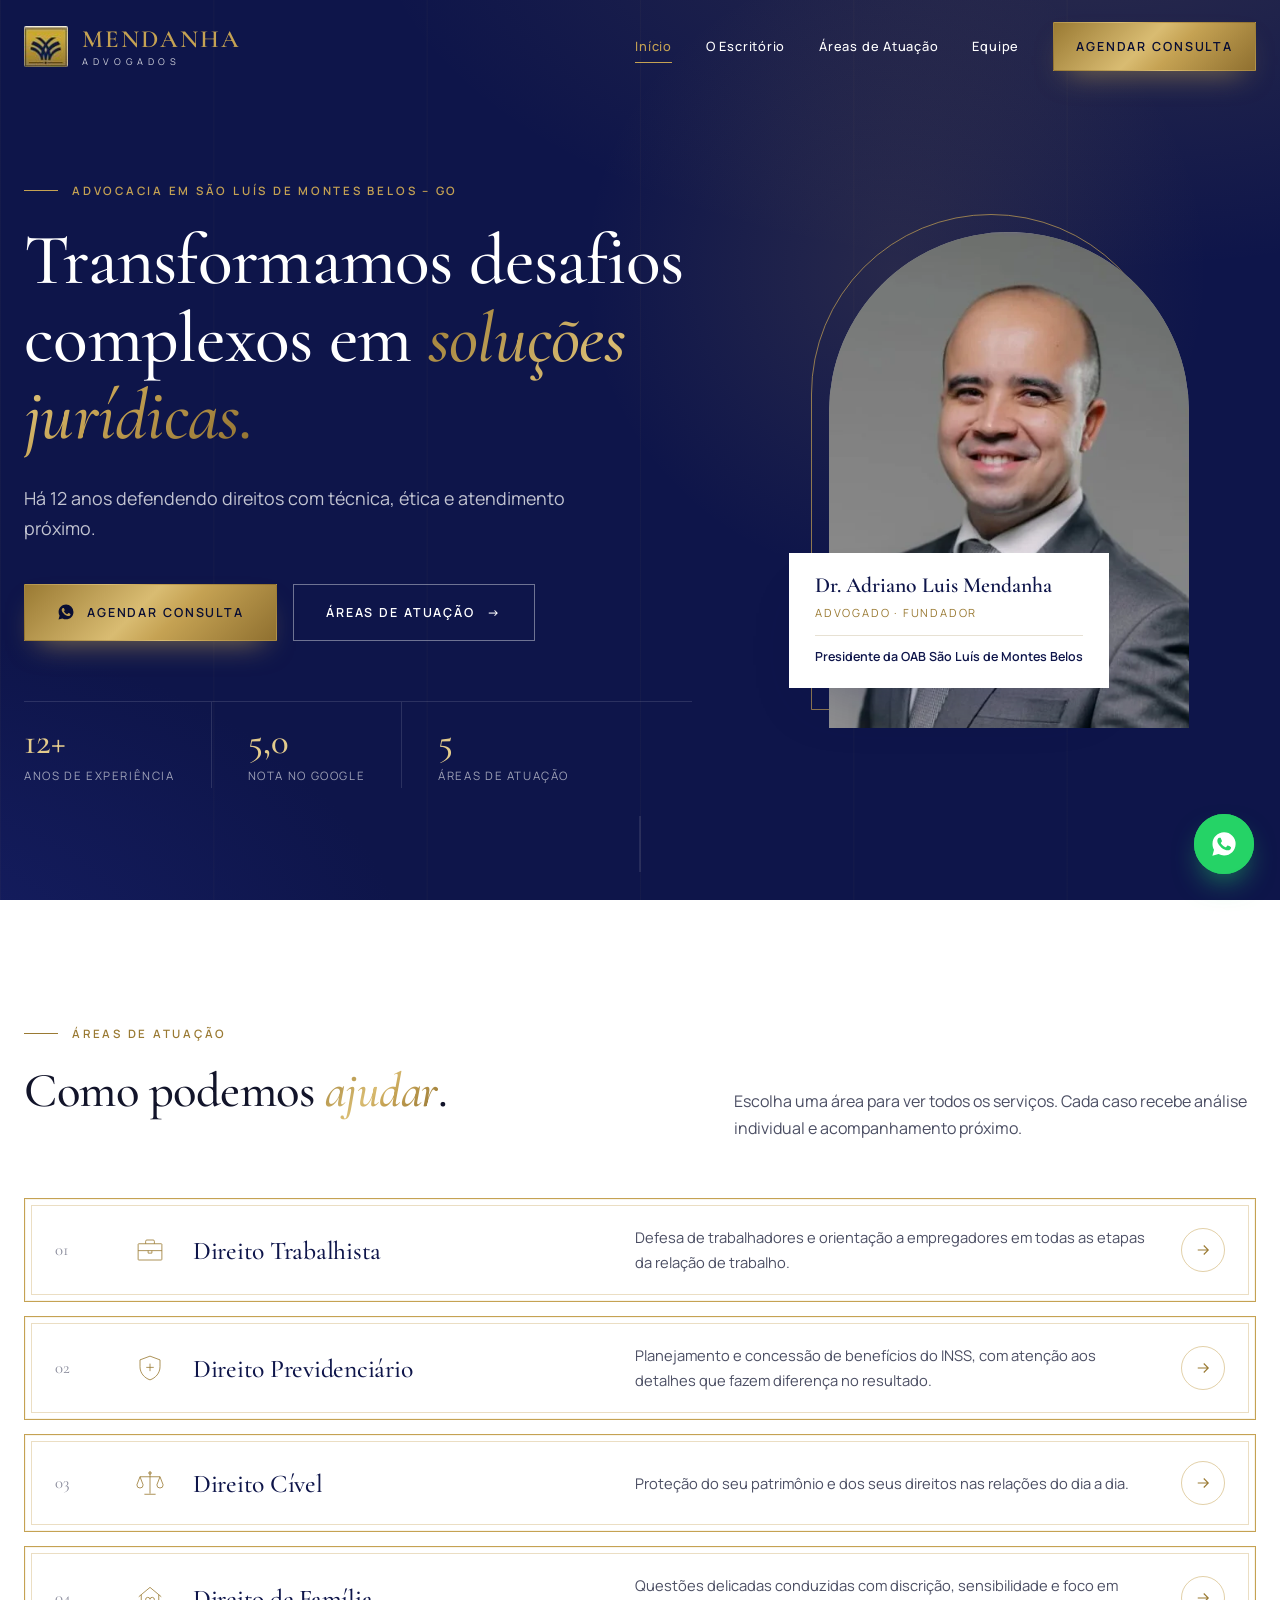
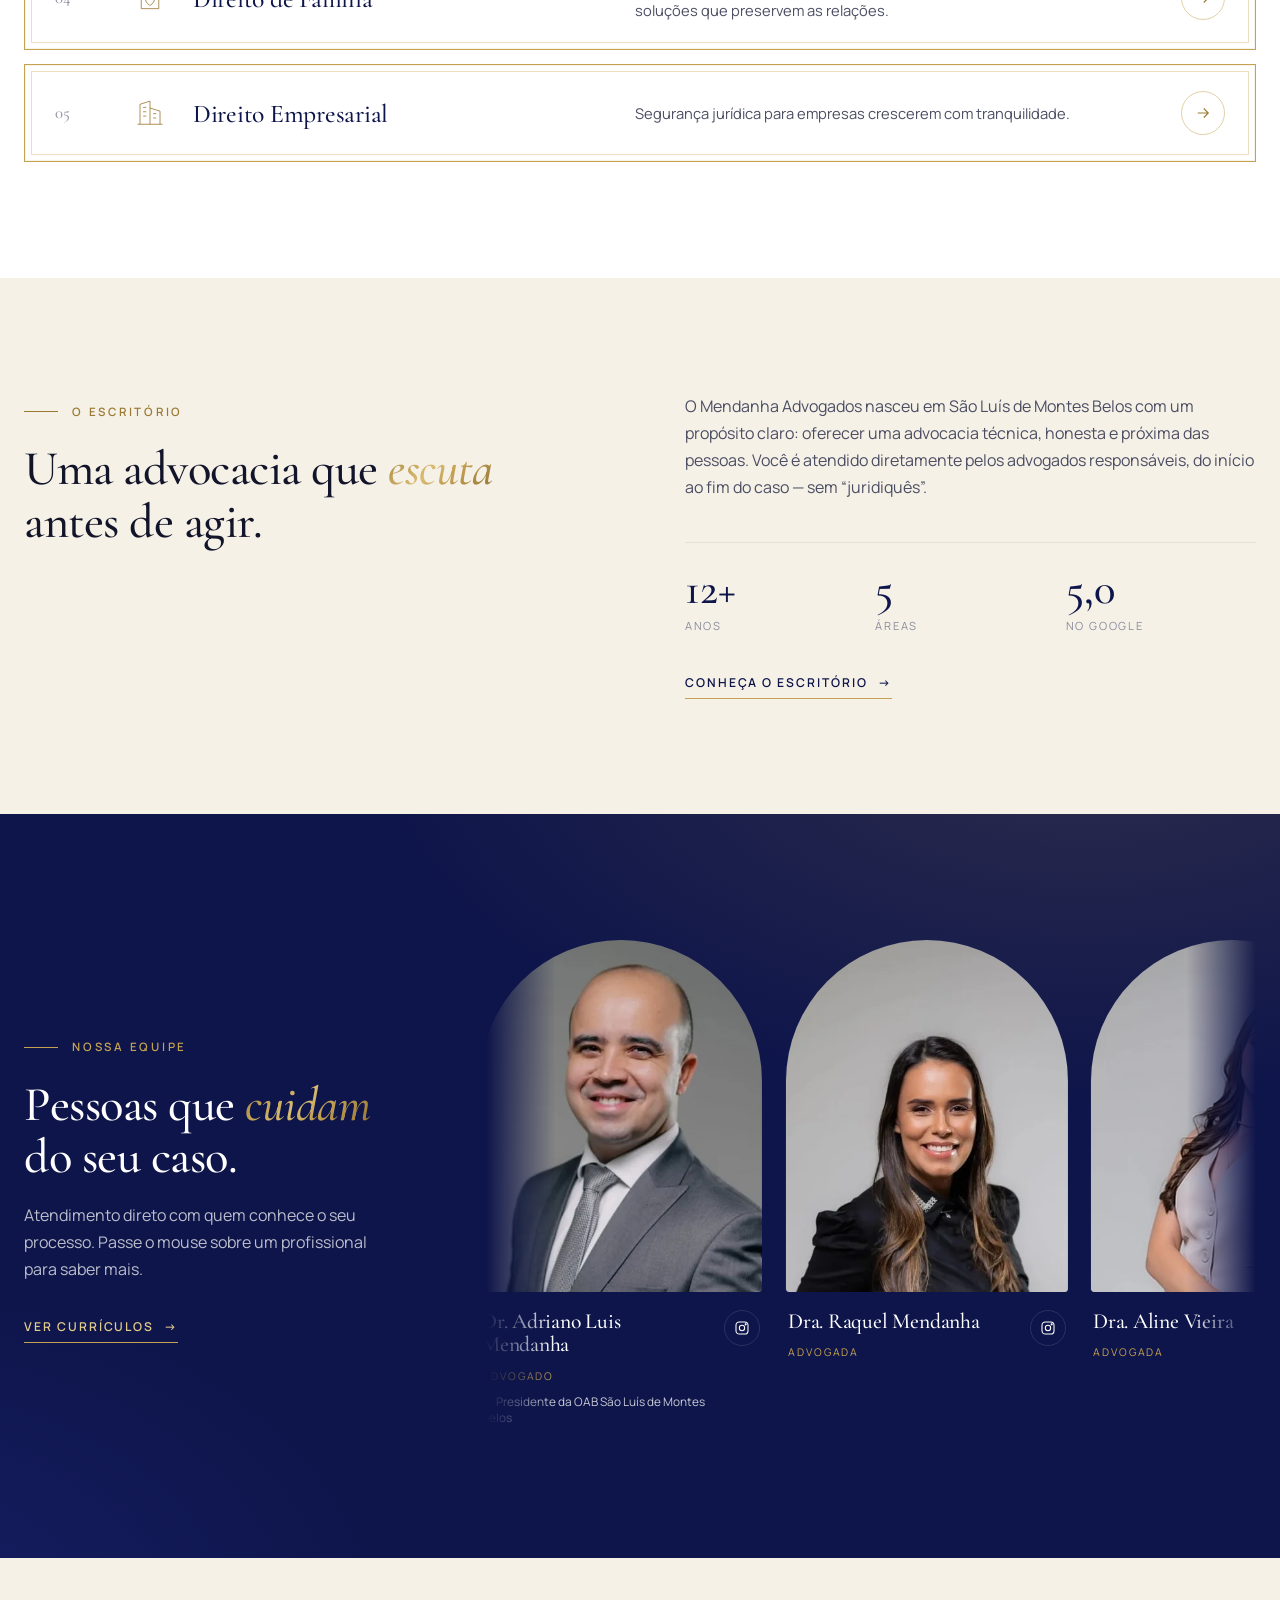
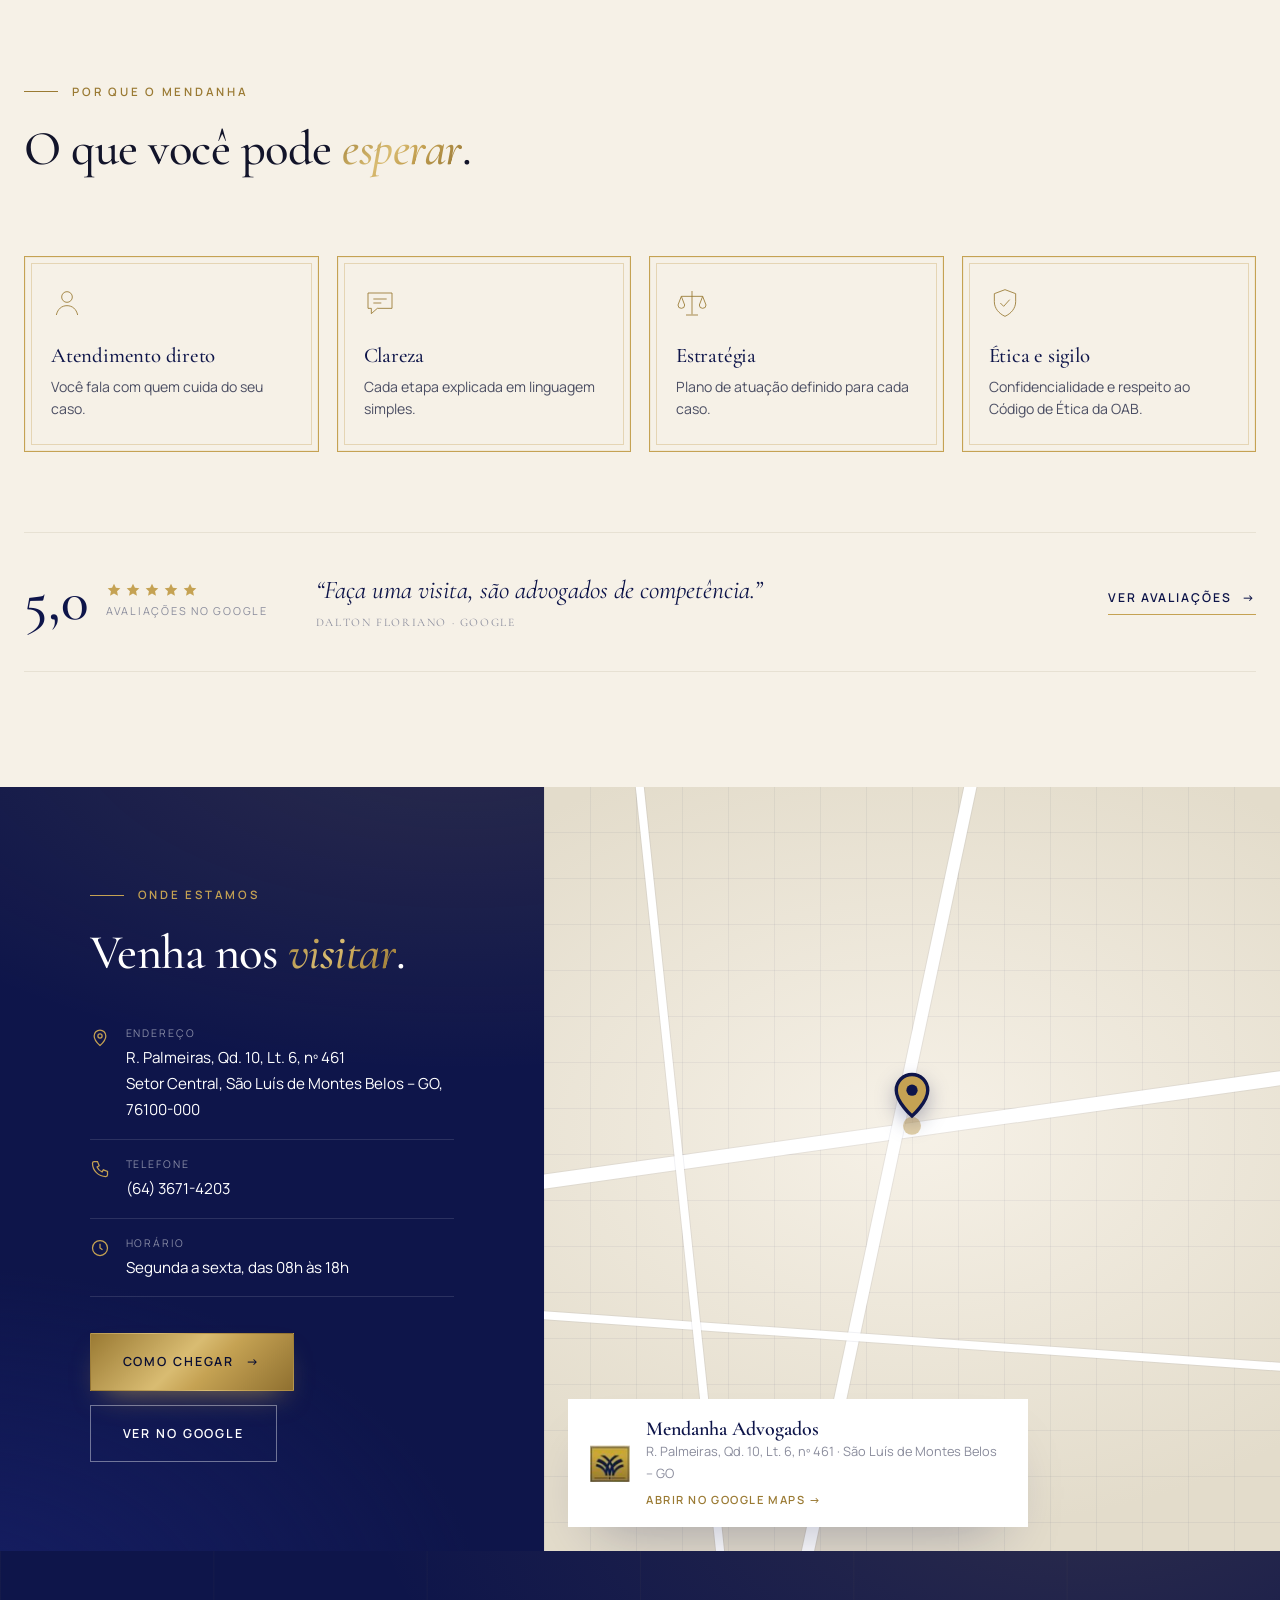
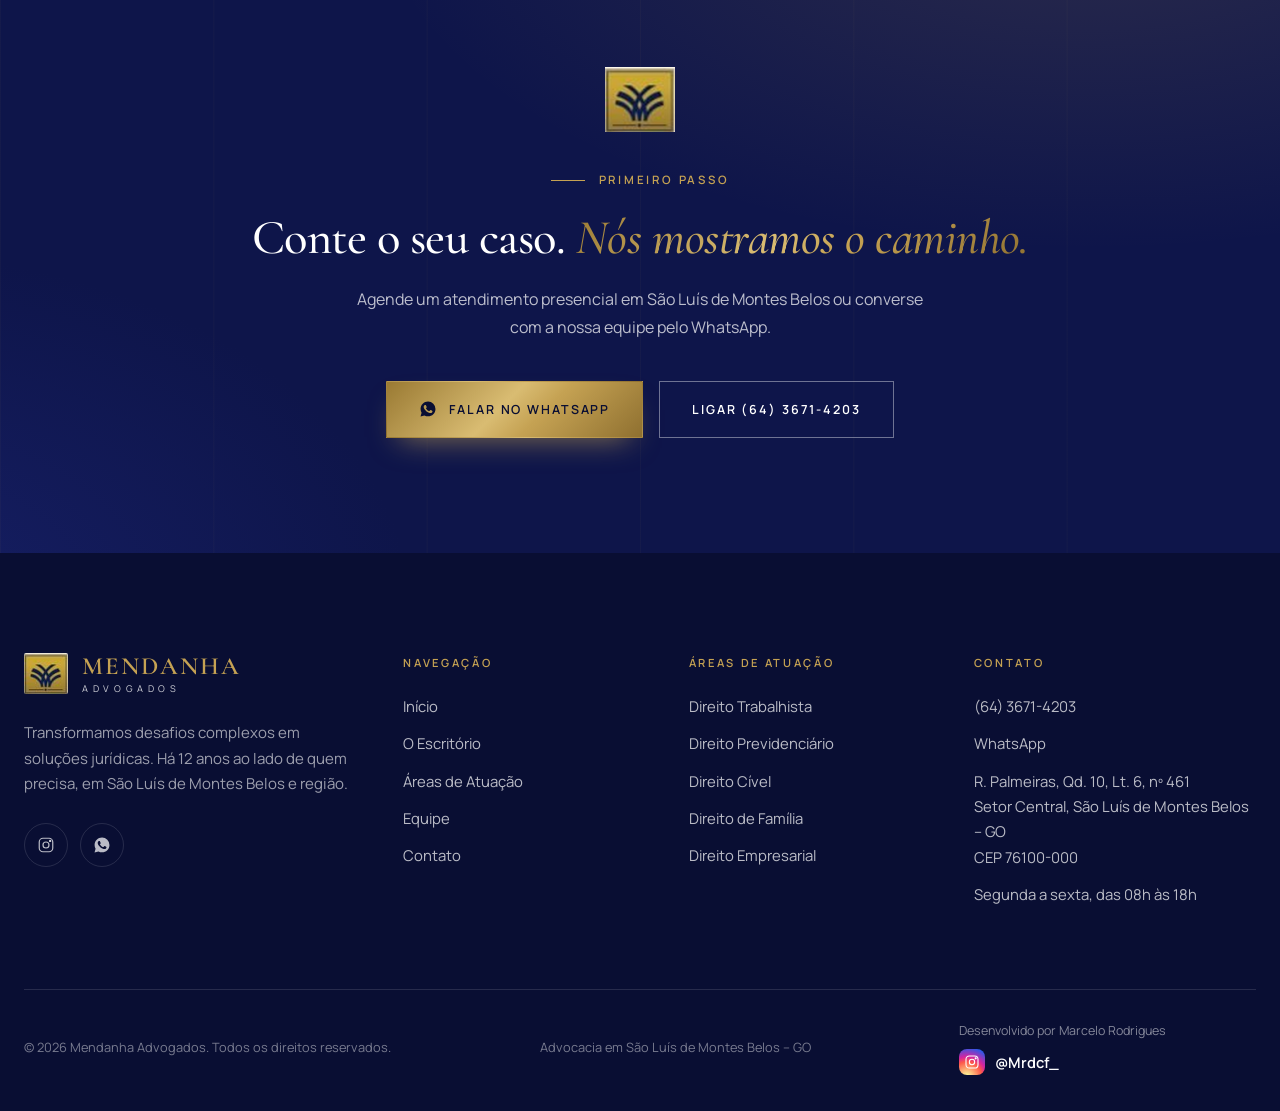
==== index.html @ 5f1b8358 "Mendanha-Adivogados" ====
<!doctype html>
<!-- Mendanha Advogados · PÁGINA INICIAL — apresentação, resumo das áreas, escritório, equipe, avaliações e localização -->
<html lang="pt-BR" class="sem-js">
  <head>
    <meta charset="UTF-8" />
    <meta name="viewport" content="width=device-width, initial-scale=1" />
    <title>
      Advogado em São Luís de Montes Belos - GO | Mendanha Advogados
    </title>
    <meta
      name="description"
      content="Escritório de advocacia em São Luís de Montes Belos - GO. Direito Trabalhista, Previdenciário (INSS), Cível, Família e Empresarial. 12 anos de experiência. Agende sua consulta."
    />
    <link rel="canonical" href="https://www.mendanhaadvogados.com.br/" />
    <meta name="robots" content="index, follow, max-image-preview:large" />
    <meta name="theme-color" content="#0E154A" />

    <!-- SEO local -->
    <meta name="geo.region" content="BR-GO" />
    <meta name="geo.placename" content="São Luís de Montes Belos" />
    <meta name="geo.position" content="-16.5175625;-50.3688125" />
    <meta name="ICBM" content="-16.5175625, -50.3688125" />

    <!-- Compartilhamento (WhatsApp, Facebook, LinkedIn) -->
    <meta property="og:type" content="website" />
    <meta property="og:locale" content="pt_BR" />
    <meta property="og:site_name" content="Mendanha Advogados" />
    <meta
      property="og:title"
      content="Advogado em São Luís de Montes Belos - GO | Mendanha Advogados"
    />
    <meta
      property="og:description"
      content="Escritório de advocacia em São Luís de Montes Belos - GO. Direito Trabalhista, Previdenciário (INSS), Cível, Família e Empresarial. 12 anos de experiência. Agende sua consulta."
    />
    <meta property="og:url" content="https://www.mendanhaadvogados.com.br/" />
    <meta
      property="og:image"
      content="https://www.mendanhaadvogados.com.br/imagens/og-image.jpg"
    />
    <meta name="twitter:card" content="summary_large_image" />

    <link rel="icon" type="image/png" href="imagens/favicon.png" />
    <link rel="apple-touch-icon" href="imagens/apple-touch-icon.png" />
    <link
      rel="preload"
      as="image"
      href="imagens/adriano.webp"
      fetchpriority="high"
    />
    <link rel="preconnect" href="https://fonts.googleapis.com" />
    <link rel="preconnect" href="https://fonts.gstatic.com" crossorigin />
    <link
      rel="stylesheet"
      href="https://fonts.googleapis.com/css2?family=Cormorant+Garamond:ital,wght@0,500;0,600;1,500&family=Manrope:wght@400;500;600&display=swap"
    />
    <link rel="stylesheet" href="estilo.css" />

    <!-- Dados estruturados para o Google -->
    <script type="application/ld+json">
      {
        "@context": "https://schema.org",
        "@type": ["LegalService", "LocalBusiness"],
        "@id": "https://www.mendanhaadvogados.com.br/#escritorio",
        "name": "Mendanha Advogados",
        "alternateName": "Mendanha - Advogados",
        "description": "Escritório de advocacia em São Luís de Montes Belos - GO, com atuação em Direito Trabalhista, Previdenciário, Cível, Família e Empresarial. 12 anos de experiência.",
        "url": "https://www.mendanhaadvogados.com.br/",
        "logo": "https://www.mendanhaadvogados.com.br/imagens/emblema.png",
        "image": [
          "https://www.mendanhaadvogados.com.br/imagens/og-image.jpg",
          "https://www.mendanhaadvogados.com.br/imagens/adriano.webp",
          "https://www.mendanhaadvogados.com.br/imagens/raquel.webp"
        ],
        "telephone": "+556436714203",
        "priceRange": "$$",
        "address": {
          "@type": "PostalAddress",
          "streetAddress": "R. Palmeiras, Qd. 10, Lt. 6, nº 461, Setor Central",
          "addressLocality": "São Luís de Montes Belos",
          "addressRegion": "GO",
          "postalCode": "76100-000",
          "addressCountry": "BR"
        },
        "geo": {
          "@type": "GeoCoordinates",
          "latitude": -16.5175625,
          "longitude": -50.3688125
        },
        "hasMap": "https://www.google.com/maps/search/?api=1&query=Mendanha%20Advogados%2C%20R.%20Palmeiras%2C%20461%2C%20S%C3%A3o%20Lu%C3%ADs%20de%20Montes%20Belos%20-%20GO",
        "openingHoursSpecification": [
          {
            "@type": "OpeningHoursSpecification",
            "dayOfWeek": [
              "Monday",
              "Tuesday",
              "Wednesday",
              "Thursday",
              "Friday"
            ],
            "opens": "08:00",
            "closes": "18:00"
          }
        ],
        "areaServed": [
          { "@type": "City", "name": "São Luís de Montes Belos" },
          { "@type": "State", "name": "Goiás" }
        ],
        "knowsAbout": [
          "Direito Trabalhista",
          "Direito Previdenciário",
          "Direito Cível",
          "Direito de Família",
          "Direito Empresarial"
        ],
        "sameAs": ["https://www.instagram.com/mendanhaadvogados/"],
        "employee": [
          {
            "@type": "Person",
            "name": "Adriano Luis Mendanha",
            "jobTitle": "Advogado e Presidente da OAB Subseção São Luís de Montes Belos",
            "image": "https://www.mendanhaadvogados.com.br/imagens/adriano.webp"
          },
          {
            "@type": "Person",
            "name": "Raquel Mendanha",
            "jobTitle": "Advogada",
            "image": "https://www.mendanhaadvogados.com.br/imagens/raquel.webp"
          },
          {
            "@type": "Person",
            "name": "Aline Vieira",
            "jobTitle": "Advogada",
            "image": "https://www.mendanhaadvogados.com.br/imagens/aline.webp"
          },
          {
            "@type": "Person",
            "name": "Flaviany Mendanha",
            "jobTitle": "Administração",
            "image": "https://www.mendanhaadvogados.com.br/imagens/flaviany.webp"
          }
        ],
        "contactPoint": {
          "@type": "ContactPoint",
          "telephone": "+556436714203",
          "contactType": "customer service",
          "areaServed": "BR",
          "availableLanguage": "Portuguese"
        }
      }
    </script>
  </head>
  <body>
    <a class="pular-conteudo" href="#conteudo">Pular para o conteúdo</a>
    <header class="cabecalho">
      <div class="limite">
        <a
          href="index.html"
          class="marca"
          aria-label="Mendanha Advogados — página inicial"
        >
          <img src="imagens/emblema.png" alt="" width="44" height="41" />
          <span class="marca-texto"
            ><strong>MENDANHA</strong><span>Advogados</span></span
          >
        </a>
        <button
          class="botao-menu"
          aria-label="Abrir menu"
          aria-expanded="false"
          aria-controls="menu"
        >
          <span></span><span></span><span></span>
        </button>
        <nav class="menu" id="menu" aria-label="Principal">
          <a href="index.html" class="ativo" aria-current="page">Início</a>
          <a href="escritorio.html">O Escritório</a>
          <a href="areas-de-atuacao.html">Áreas de Atuação</a>
          <a href="equipe.html">Equipe</a>
          <a href="contato.html" class="botao botao-dourado"
            >Agendar consulta</a
          >
        </nav>
      </div>
    </header>

    <main id="conteudo">
      <!-- ===================== TOPO (apresentação) ===================== -->
      <section class="topo escuro escuro-textura linhas-douradas">
        <div class="limite topo-grade">
          <div>
            <span class="sobretitulo revelar"
              >Advocacia em São Luís de Montes Belos – GO</span
            >
            <h1 class="revelar atraso-1">
              Transformamos desafios complexos em
              <span class="destaque-dourado">soluções jurídicas.</span>
            </h1>
            <p class="texto-destaque revelar atraso-2">
              Há 12 anos defendendo direitos com técnica, ética e atendimento
              próximo.
            </p>
            <div class="topo-acoes revelar atraso-3">
              <a
                class="botao botao-dourado magnetico"
                href="https://wa.me/message/4RAAFVGWKLFQA1"
                target="_blank"
                rel="noopener"
                ><svg
                  viewBox="0 0 24 24"
                  fill="currentColor"
                  aria-hidden="true"
                >
                  <path
                    d="M12.04 2C6.58 2 2.13 6.45 2.13 11.91c0 1.75.46 3.45 1.32 4.95L2.05 22l5.25-1.38a9.9 9.9 0 0 0 4.74 1.21h.01c5.46 0 9.91-4.45 9.91-9.91A9.86 9.86 0 0 0 12.04 2Zm5.8 14.06c-.24.68-1.42 1.3-1.95 1.35-.5.05-1.13.07-1.82-.11-.42-.13-.96-.31-1.65-.61-2.9-1.25-4.79-4.17-4.94-4.36-.14-.2-1.18-1.57-1.18-3 0-1.42.75-2.12 1.01-2.41.27-.29.58-.36.78-.36h.56c.18 0 .42-.07.66.5.24.58.82 2 .89 2.15.07.14.12.31.02.5-.1.2-.14.31-.29.48-.14.17-.3.38-.43.51-.14.14-.29.3-.13.59.17.29.74 1.22 1.59 1.98 1.09.97 2.01 1.27 2.3 1.42.29.14.45.12.62-.07.17-.2.71-.83.9-1.12.19-.29.38-.24.64-.14.27.1 1.68.79 1.97.94.29.14.48.21.55.33.07.12.07.7-.17 1.38Z"
                  />
                </svg>
                Agendar consulta</a
              >
              <a class="botao botao-contorno" href="areas-de-atuacao.html"
                >Áreas de atuação <span class="seta">→</span></a
              >
            </div>
            <div class="topo-numeros revelar atraso-4">
              <div>
                <strong data-contador="12" data-sufixo="+">12+</strong
                ><span>anos de experiência</span>
              </div>
              <div>
                <strong data-contador="5.0">5,0</strong
                ><span>nota no Google</span>
              </div>
              <div>
                <strong data-contador="5">5</strong
                ><span>áreas de atuação</span>
              </div>
            </div>
          </div>
          <div class="topo-retrato revelar atraso-2">
            <div class="arco">
              <img
                src="imagens/adriano.webp"
                alt="Dr. Adriano Luis Mendanha, advogado"
                width="436"
                height="814"
                fetchpriority="high"
              />
            </div>
            <div class="topo-selo">
              <strong>Dr. Adriano Luis Mendanha</strong
              ><span>Advogado · Fundador</span
              ><a
                class="selo-oab"
                href="https://www.instagram.com/oabsaoluisdemontesbelos/"
                target="_blank"
                rel="noopener"
                >Presidente da OAB São Luís de Montes Belos</a
              >
            </div>
          </div>
        </div>
        <div class="indicador-rolagem" aria-hidden="true"></div>
      </section>
      <!-- ===================== ÁREAS DE ATUAÇÃO (resumo) ===================== -->
      <section class="secao fundo-branco" aria-labelledby="areas-titulo">
        <div class="limite">
          <div class="secao-cabecalho">
            <div class="revelar">
              <span class="sobretitulo">Áreas de atuação</span>
              <h2 id="areas-titulo">
                Como podemos <span class="destaque-dourado">ajudar</span>.
              </h2>
            </div>
            <p class="revelar atraso-1">
              Escolha uma área para ver todos os serviços. Cada caso recebe
              análise individual e acompanhamento próximo.
            </p>
          </div>
          <div class="areas-lista">
            <a
              href="areas-de-atuacao.html#trabalhista"
              class="area-linha revelar"
            >
              <span class="numero">01</span>
              <svg
                class="area-icone"
                viewBox="0 0 48 48"
                fill="none"
                stroke="currentColor"
                stroke-width="1.3"
                aria-hidden="true"
              >
                <rect x="5" y="14" width="38" height="26" rx="1" />
                <path
                  d="M17 14v-4a2 2 0 0 1 2-2h10a2 2 0 0 1 2 2v4M5 25h38M21 25v4h6v-4"
                />
              </svg>
              <h3>Direito Trabalhista</h3>
              <p>
                Defesa de trabalhadores e orientação a empregadores em todas as
                etapas da relação de trabalho.
              </p>
              <span class="botao-seta"
                ><svg
                  viewBox="0 0 24 24"
                  fill="none"
                  stroke="currentColor"
                  stroke-width="1.5"
                  aria-hidden="true"
                >
                  <path d="M5 12h14M13 6l6 6-6 6" /></svg
              ></span>
            </a>
            <a
              href="areas-de-atuacao.html#previdenciario"
              class="area-linha revelar"
            >
              <span class="numero">02</span>
              <svg
                class="area-icone"
                viewBox="0 0 48 48"
                fill="none"
                stroke="currentColor"
                stroke-width="1.3"
                aria-hidden="true"
              >
                <path
                  d="M24 5 8 11v11c0 10 7 18 16 21 9-3 16-11 16-21V11L24 5Z"
                />
                <path d="M24 17v12M18 23h12" />
              </svg>
              <h3>Direito Previdenciário</h3>
              <p>
                Planejamento e concessão de benefícios do INSS, com atenção aos
                detalhes que fazem diferença no resultado.
              </p>
              <span class="botao-seta"
                ><svg
                  viewBox="0 0 24 24"
                  fill="none"
                  stroke="currentColor"
                  stroke-width="1.5"
                  aria-hidden="true"
                >
                  <path d="M5 12h14M13 6l6 6-6 6" /></svg
              ></span>
            </a>
            <a href="areas-de-atuacao.html#civel" class="area-linha revelar">
              <span class="numero">03</span>
              <svg
                class="area-icone"
                viewBox="0 0 48 48"
                fill="none"
                stroke="currentColor"
                stroke-width="1.3"
                aria-hidden="true"
              >
                <path
                  d="M24 6v35M15 42h18M8 14h32M8 14 3 27a5 5 0 0 0 10 0L8 14Zm32 0-5 13a5 5 0 0 0 10 0l-5-13Z"
                />
                <circle cx="24" cy="8" r="2" />
              </svg>
              <h3>Direito Cível</h3>
              <p>
                Proteção do seu patrimônio e dos seus direitos nas relações do
                dia a dia.
              </p>
              <span class="botao-seta"
                ><svg
                  viewBox="0 0 24 24"
                  fill="none"
                  stroke="currentColor"
                  stroke-width="1.5"
                  aria-hidden="true"
                >
                  <path d="M5 12h14M13 6l6 6-6 6" /></svg
              ></span>
            </a>
            <a href="areas-de-atuacao.html#familia" class="area-linha revelar">
              <span class="numero">04</span>
              <svg
                class="area-icone"
                viewBox="0 0 48 48"
                fill="none"
                stroke="currentColor"
                stroke-width="1.3"
                aria-hidden="true"
              >
                <path d="M6 22 24 7l18 15M10 19v22h28V19" />
                <path
                  d="M24 36s-7-4.2-7-9a3.5 3.5 0 0 1 7-1 3.5 3.5 0 0 1 7 1c0 4.8-7 9-7 9Z"
                />
              </svg>
              <h3>Direito de Família</h3>
              <p>
                Questões delicadas conduzidas com discrição, sensibilidade e
                foco em soluções que preservem as relações.
              </p>
              <span class="botao-seta"
                ><svg
                  viewBox="0 0 24 24"
                  fill="none"
                  stroke="currentColor"
                  stroke-width="1.5"
                  aria-hidden="true"
                >
                  <path d="M5 12h14M13 6l6 6-6 6" /></svg
              ></span>
            </a>
            <a
              href="areas-de-atuacao.html#empresarial"
              class="area-linha revelar"
            >
              <span class="numero">05</span>
              <svg
                class="area-icone"
                viewBox="0 0 48 48"
                fill="none"
                stroke="currentColor"
                stroke-width="1.3"
                aria-hidden="true"
              >
                <path
                  d="M8 42V10l16-5v37M24 16l16 5v21M4 42h40M13 15h5M13 22h5M13 29h5M29 25h5M29 32h5"
                />
              </svg>
              <h3>Direito Empresarial</h3>
              <p>
                Segurança jurídica para empresas crescerem com tranquilidade.
              </p>
              <span class="botao-seta"
                ><svg
                  viewBox="0 0 24 24"
                  fill="none"
                  stroke="currentColor"
                  stroke-width="1.5"
                  aria-hidden="true"
                >
                  <path d="M5 12h14M13 6l6 6-6 6" /></svg
              ></span>
            </a>
          </div>
        </div>
      </section>
      <!-- ===================== O ESCRITÓRIO (resumo) ===================== -->
      <section class="secao fundo-creme" aria-labelledby="sobre-titulo">
        <div class="limite apresentacao">
          <div class="revelar">
            <span class="sobretitulo">O escritório</span>
            <h2 id="sobre-titulo">
              Uma advocacia que
              <span class="destaque-dourado">escuta</span> antes de agir.
            </h2>
          </div>
          <div class="revelar atraso-1">
            <p>
              O Mendanha Advogados nasceu em São Luís de Montes Belos com um
              propósito claro: oferecer uma advocacia técnica, honesta e próxima
              das pessoas. Você é atendido diretamente pelos advogados
              responsáveis, do início ao fim do caso — sem “juridiquês”.
            </p>
            <div class="contadores">
              <div>
                <strong data-contador="12" data-sufixo="+">12+</strong
                ><span>anos</span>
              </div>
              <div><strong data-contador="5">5</strong><span>áreas</span></div>
              <div>
                <strong data-contador="5.0">5,0</strong><span>no Google</span>
              </div>
            </div>
            <a href="escritorio.html" class="link-seta" style="margin-top: 34px"
              >Conheça o escritório <span>→</span></a
            >
          </div>
        </div>
      </section>
      <!-- ===================== EQUIPE (carrossel) ===================== -->
      <section
        class="secao equipe-secao escuro escuro-textura"
        aria-labelledby="equipe-titulo"
      >
        <div class="limite equipe-grade">
          <div class="equipe-intro revelar">
            <span class="sobretitulo">Nossa equipe</span>
            <h2 id="equipe-titulo">
              Pessoas que <span class="destaque-dourado">cuidam</span> do seu
              caso.
            </h2>
            <p>
              Atendimento direto com quem conhece o seu processo. Passe o mouse
              sobre um profissional para saber mais.
            </p>
            <a
              href="equipe.html#perfis"
              class="link-seta"
              style="margin-top: 14px"
              >Ver currículos <span>→</span></a
            >
          </div>
          <div
            class="carrossel revelar atraso-1"
            data-carrossel
            aria-label="Equipe do escritório"
          >
            <div class="carrossel-trilho">
              <article class="membro">
                <div class="membro-cartao">
                  <div class="membro-foto">
                    <img
                      src="imagens/adriano.webp"
                      alt="Dr. Adriano Luis Mendanha, advogado do Mendanha Advogados"
                      width="436"
                      height="814"
                      loading="lazy"
                      decoding="async"
                    />
                    <div class="membro-detalhes">
                      <ul>
                        <li>
                          Presidente da OAB São Luís de Montes Belos (<a
                            class="link-oab"
                            href="https://www.instagram.com/oabsaoluisdemontesbelos/"
                            target="_blank"
                            rel="noopener"
                            >@oabsaoluisdemontesbelos</a
                          >)
                        </li>
                        <li>Fundador do Mendanha Advogados</li>
                        <li>
                          Pós-graduado em Direito do Trabalho e Processo do
                          Trabalho (UFG)
                        </li>
                      </ul>
                    </div>
                  </div>
                  <div class="membro-info">
                    <div>
                      <h3>Dr. Adriano Luis Mendanha</h3>
                      <span class="membro-cargo">Advogado</span
                      ><span class="membro-oab"
                        >Presidente da OAB São Luís de Montes Belos</span
                      >
                    </div>
                    <a
                      class="membro-instagram"
                      href="https://www.instagram.com/mendanhaadvogados/"
                      target="_blank"
                      rel="noopener"
                      aria-label="Instagram de Dr. Adriano Luis Mendanha"
                      ><svg
                        viewBox="0 0 24 24"
                        fill="none"
                        stroke="currentColor"
                        stroke-width="1.6"
                        aria-hidden="true"
                      >
                        <rect x="3" y="3" width="18" height="18" rx="5" />
                        <circle cx="12" cy="12" r="4" />
                        <circle
                          cx="17.5"
                          cy="6.5"
                          r=".8"
                          fill="currentColor"
                        /></svg
                    ></a>
                  </div>
                </div>
              </article>
              <article class="membro">
                <div class="membro-cartao">
                  <div class="membro-foto">
                    <img
                      src="imagens/raquel.webp"
                      alt="Dra. Raquel Mendanha, advogada do Mendanha Advogados"
                      width="436"
                      height="814"
                      loading="lazy"
                      decoding="async"
                    />
                    <div class="membro-detalhes">
                      <ul>
                        <li>Especialista em Direito Previdenciário</li>
                        <li>Apaixonada pela missão de garantir direitos</li>
                        <li>
                          Atendimento dedicado e comprometido com cada cliente
                        </li>
                      </ul>
                    </div>
                  </div>
                  <div class="membro-info">
                    <div>
                      <h3>Dra. Raquel Mendanha</h3>
                      <span class="membro-cargo">Advogada</span>
                    </div>
                    <a
                      class="membro-instagram"
                      href="https://www.instagram.com/raquelmendanhaivo/"
                      target="_blank"
                      rel="noopener"
                      aria-label="Instagram de Dra. Raquel Mendanha"
                      ><svg
                        viewBox="0 0 24 24"
                        fill="none"
                        stroke="currentColor"
                        stroke-width="1.6"
                        aria-hidden="true"
                      >
                        <rect x="3" y="3" width="18" height="18" rx="5" />
                        <circle cx="12" cy="12" r="4" />
                        <circle
                          cx="17.5"
                          cy="6.5"
                          r=".8"
                          fill="currentColor"
                        /></svg
                    ></a>
                  </div>
                </div>
              </article>
              <article class="membro">
                <div class="membro-cartao">
                  <div class="membro-foto">
                    <img
                      src="imagens/aline.webp"
                      alt="Dra. Aline Vieira, advogada do Mendanha Advogados"
                      width="436"
                      height="814"
                      loading="lazy"
                      decoding="async"
                    />
                    <div class="membro-detalhes">
                      <ul>
                        <li>Especialista em Direito do Trabalho</li>
                        <li>
                          Pós-graduanda em Direito Civil e Empresarial
                          (Faculdade Legale)
                        </li>
                        <li>
                          Graduada pelo Centro Universitário Brasília de Goiás
                        </li>
                      </ul>
                    </div>
                  </div>
                  <div class="membro-info">
                    <div>
                      <h3>Dra. Aline Vieira</h3>
                      <span class="membro-cargo">Advogada</span>
                    </div>
                    <a
                      class="membro-instagram"
                      href="https://www.instagram.com/alinevieiraadv/"
                      target="_blank"
                      rel="noopener"
                      aria-label="Instagram de Dra. Aline Vieira"
                      ><svg
                        viewBox="0 0 24 24"
                        fill="none"
                        stroke="currentColor"
                        stroke-width="1.6"
                        aria-hidden="true"
                      >
                        <rect x="3" y="3" width="18" height="18" rx="5" />
                        <circle cx="12" cy="12" r="4" />
                        <circle
                          cx="17.5"
                          cy="6.5"
                          r=".8"
                          fill="currentColor"
                        /></svg
                    ></a>
                  </div>
                </div>
              </article>
              <article class="membro">
                <div class="membro-cartao">
                  <div class="membro-foto">
                    <img
                      src="imagens/flaviany.webp"
                      alt="Flaviany Mendanha, administração do Mendanha Advogados"
                      width="436"
                      height="814"
                      loading="lazy"
                      decoding="async"
                    />
                    <div class="membro-detalhes">
                      <ul>
                        <li>Administradora do escritório</li>
                        <li>Acadêmica de Direito</li>
                        <li>
                          Responsável pela gestão e pelo acolhimento dos
                          clientes
                        </li>
                      </ul>
                    </div>
                  </div>
                  <div class="membro-info">
                    <div>
                      <h3>Flaviany Mendanha</h3>
                      <span class="membro-cargo">Administração</span>
                    </div>
                  </div>
                </div>
              </article>
              <article class="membro" aria-hidden="true">
                <div class="membro-cartao">
                  <div class="membro-foto">
                    <img
                      src="imagens/adriano.webp"
                      alt=""
                      width="436"
                      height="814"
                      loading="lazy"
                      decoding="async"
                    />
                    <div class="membro-detalhes">
                      <ul>
                        <li>
                          Presidente da OAB São Luís de Montes Belos (<a
                            class="link-oab"
                            href="https://www.instagram.com/oabsaoluisdemontesbelos/"
                            target="_blank"
                            rel="noopener"
                            >@oabsaoluisdemontesbelos</a
                          >)
                        </li>
                        <li>Fundador do Mendanha Advogados</li>
                        <li>
                          Pós-graduado em Direito do Trabalho e Processo do
                          Trabalho (UFG)
                        </li>
                      </ul>
                    </div>
                  </div>
                  <div class="membro-info">
                    <div>
                      <h3>Dr. Adriano Luis Mendanha</h3>
                      <span class="membro-cargo">Advogado</span
                      ><span class="membro-oab"
                        >Presidente da OAB São Luís de Montes Belos</span
                      >
                    </div>
                    <a
                      class="membro-instagram"
                      href="https://www.instagram.com/mendanhaadvogados/"
                      target="_blank"
                      rel="noopener"
                      tabindex="-1"
                      aria-label="Instagram de Dr. Adriano Luis Mendanha"
                      ><svg
                        viewBox="0 0 24 24"
                        fill="none"
                        stroke="currentColor"
                        stroke-width="1.6"
                        aria-hidden="true"
                      >
                        <rect x="3" y="3" width="18" height="18" rx="5" />
                        <circle cx="12" cy="12" r="4" />
                        <circle
                          cx="17.5"
                          cy="6.5"
                          r=".8"
                          fill="currentColor"
                        /></svg
                    ></a>
                  </div>
                </div>
              </article>
              <article class="membro" aria-hidden="true">
                <div class="membro-cartao">
                  <div class="membro-foto">
                    <img
                      src="imagens/raquel.webp"
                      alt=""
                      width="436"
                      height="814"
                      loading="lazy"
                      decoding="async"
                    />
                    <div class="membro-detalhes">
                      <ul>
                        <li>Especialista em Direito Previdenciário</li>
                        <li>Apaixonada pela missão de garantir direitos</li>
                        <li>
                          Atendimento dedicado e comprometido com cada cliente
                        </li>
                      </ul>
                    </div>
                  </div>
                  <div class="membro-info">
                    <div>
                      <h3>Dra. Raquel Mendanha</h3>
                      <span class="membro-cargo">Advogada</span>
                    </div>
                    <a
                      class="membro-instagram"
                      href="https://www.instagram.com/raquelmendanhaivo/"
                      target="_blank"
                      rel="noopener"
                      tabindex="-1"
                      aria-label="Instagram de Dra. Raquel Mendanha"
                      ><svg
                        viewBox="0 0 24 24"
                        fill="none"
                        stroke="currentColor"
                        stroke-width="1.6"
                        aria-hidden="true"
                      >
                        <rect x="3" y="3" width="18" height="18" rx="5" />
                        <circle cx="12" cy="12" r="4" />
                        <circle
                          cx="17.5"
                          cy="6.5"
                          r=".8"
                          fill="currentColor"
                        /></svg
                    ></a>
                  </div>
                </div>
              </article>
              <article class="membro" aria-hidden="true">
                <div class="membro-cartao">
                  <div class="membro-foto">
                    <img
                      src="imagens/aline.webp"
                      alt=""
                      width="436"
                      height="814"
                      loading="lazy"
                      decoding="async"
                    />
                    <div class="membro-detalhes">
                      <ul>
                        <li>Especialista em Direito do Trabalho</li>
                        <li>
                          Pós-graduanda em Direito Civil e Empresarial
                          (Faculdade Legale)
                        </li>
                        <li>
                          Graduada pelo Centro Universitário Brasília de Goiás
                        </li>
                      </ul>
                    </div>
                  </div>
                  <div class="membro-info">
                    <div>
                      <h3>Dra. Aline Vieira</h3>
                      <span class="membro-cargo">Advogada</span>
                    </div>
                    <a
                      class="membro-instagram"
                      href="https://www.instagram.com/alinevieiraadv/"
                      target="_blank"
                      rel="noopener"
                      tabindex="-1"
                      aria-label="Instagram de Dra. Aline Vieira"
                      ><svg
                        viewBox="0 0 24 24"
                        fill="none"
                        stroke="currentColor"
                        stroke-width="1.6"
                        aria-hidden="true"
                      >
                        <rect x="3" y="3" width="18" height="18" rx="5" />
                        <circle cx="12" cy="12" r="4" />
                        <circle
                          cx="17.5"
                          cy="6.5"
                          r=".8"
                          fill="currentColor"
                        /></svg
                    ></a>
                  </div>
                </div>
              </article>
              <article class="membro" aria-hidden="true">
                <div class="membro-cartao">
                  <div class="membro-foto">
                    <img
                      src="imagens/flaviany.webp"
                      alt=""
                      width="436"
                      height="814"
                      loading="lazy"
                      decoding="async"
                    />
                    <div class="membro-detalhes">
                      <ul>
                        <li>Administradora do escritório</li>
                        <li>Acadêmica de Direito</li>
                        <li>
                          Responsável pela gestão e pelo acolhimento dos
                          clientes
                        </li>
                      </ul>
                    </div>
                  </div>
                  <div class="membro-info">
                    <div>
                      <h3>Flaviany Mendanha</h3>
                      <span class="membro-cargo">Administração</span>
                    </div>
                  </div>
                </div>
              </article>
              <article class="membro" aria-hidden="true">
                <div class="membro-cartao">
                  <div class="membro-foto">
                    <img
                      src="imagens/adriano.webp"
                      alt=""
                      width="436"
                      height="814"
                      loading="lazy"
                      decoding="async"
                    />
                    <div class="membro-detalhes">
                      <ul>
                        <li>
                          Presidente da OAB São Luís de Montes Belos (<a
                            class="link-oab"
                            href="https://www.instagram.com/oabsaoluisdemontesbelos/"
                            target="_blank"
                            rel="noopener"
                            >@oabsaoluisdemontesbelos</a
                          >)
                        </li>
                        <li>Fundador do Mendanha Advogados</li>
                        <li>
                          Pós-graduado em Direito do Trabalho e Processo do
                          Trabalho (UFG)
                        </li>
                      </ul>
                    </div>
                  </div>
                  <div class="membro-info">
                    <div>
                      <h3>Dr. Adriano Luis Mendanha</h3>
                      <span class="membro-cargo">Advogado</span
                      ><span class="membro-oab"
                        >Presidente da OAB São Luís de Montes Belos</span
                      >
                    </div>
                    <a
                      class="membro-instagram"
                      href="https://www.instagram.com/mendanhaadvogados/"
                      target="_blank"
                      rel="noopener"
                      tabindex="-1"
                      aria-label="Instagram de Dr. Adriano Luis Mendanha"
                      ><svg
                        viewBox="0 0 24 24"
                        fill="none"
                        stroke="currentColor"
                        stroke-width="1.6"
                        aria-hidden="true"
                      >
                        <rect x="3" y="3" width="18" height="18" rx="5" />
                        <circle cx="12" cy="12" r="4" />
                        <circle
                          cx="17.5"
                          cy="6.5"
                          r=".8"
                          fill="currentColor"
                        /></svg
                    ></a>
                  </div>
                </div>
              </article>
              <article class="membro" aria-hidden="true">
                <div class="membro-cartao">
                  <div class="membro-foto">
                    <img
                      src="imagens/raquel.webp"
                      alt=""
                      width="436"
                      height="814"
                      loading="lazy"
                      decoding="async"
                    />
                    <div class="membro-detalhes">
                      <ul>
                        <li>Especialista em Direito Previdenciário</li>
                        <li>Apaixonada pela missão de garantir direitos</li>
                        <li>
                          Atendimento dedicado e comprometido com cada cliente
                        </li>
                      </ul>
                    </div>
                  </div>
                  <div class="membro-info">
                    <div>
                      <h3>Dra. Raquel Mendanha</h3>
                      <span class="membro-cargo">Advogada</span>
                    </div>
                    <a
                      class="membro-instagram"
                      href="https://www.instagram.com/raquelmendanhaivo/"
                      target="_blank"
                      rel="noopener"
                      tabindex="-1"
                      aria-label="Instagram de Dra. Raquel Mendanha"
                      ><svg
                        viewBox="0 0 24 24"
                        fill="none"
                        stroke="currentColor"
                        stroke-width="1.6"
                        aria-hidden="true"
                      >
                        <rect x="3" y="3" width="18" height="18" rx="5" />
                        <circle cx="12" cy="12" r="4" />
                        <circle
                          cx="17.5"
                          cy="6.5"
                          r=".8"
                          fill="currentColor"
                        /></svg
                    ></a>
                  </div>
                </div>
              </article>
              <article class="membro" aria-hidden="true">
                <div class="membro-cartao">
                  <div class="membro-foto">
                    <img
                      src="imagens/aline.webp"
                      alt=""
                      width="436"
                      height="814"
                      loading="lazy"
                      decoding="async"
                    />
                    <div class="membro-detalhes">
                      <ul>
                        <li>Especialista em Direito do Trabalho</li>
                        <li>
                          Pós-graduanda em Direito Civil e Empresarial
                          (Faculdade Legale)
                        </li>
                        <li>
                          Graduada pelo Centro Universitário Brasília de Goiás
                        </li>
                      </ul>
                    </div>
                  </div>
                  <div class="membro-info">
                    <div>
                      <h3>Dra. Aline Vieira</h3>
                      <span class="membro-cargo">Advogada</span>
                    </div>
                    <a
                      class="membro-instagram"
                      href="https://www.instagram.com/alinevieiraadv/"
                      target="_blank"
                      rel="noopener"
                      tabindex="-1"
                      aria-label="Instagram de Dra. Aline Vieira"
                      ><svg
                        viewBox="0 0 24 24"
                        fill="none"
                        stroke="currentColor"
                        stroke-width="1.6"
                        aria-hidden="true"
                      >
                        <rect x="3" y="3" width="18" height="18" rx="5" />
                        <circle cx="12" cy="12" r="4" />
                        <circle
                          cx="17.5"
                          cy="6.5"
                          r=".8"
                          fill="currentColor"
                        /></svg
                    ></a>
                  </div>
                </div>
              </article>
              <article class="membro" aria-hidden="true">
                <div class="membro-cartao">
                  <div class="membro-foto">
                    <img
                      src="imagens/flaviany.webp"
                      alt=""
                      width="436"
                      height="814"
                      loading="lazy"
                      decoding="async"
                    />
                    <div class="membro-detalhes">
                      <ul>
                        <li>Administradora do escritório</li>
                        <li>Acadêmica de Direito</li>
                        <li>
                          Responsável pela gestão e pelo acolhimento dos
                          clientes
                        </li>
                      </ul>
                    </div>
                  </div>
                  <div class="membro-info">
                    <div>
                      <h3>Flaviany Mendanha</h3>
                      <span class="membro-cargo">Administração</span>
                    </div>
                  </div>
                </div>
              </article>
              <article class="membro" aria-hidden="true">
                <div class="membro-cartao">
                  <div class="membro-foto">
                    <img
                      src="imagens/adriano.webp"
                      alt=""
                      width="436"
                      height="814"
                      loading="lazy"
                      decoding="async"
                    />
                    <div class="membro-detalhes">
                      <ul>
                        <li>
                          Presidente da OAB São Luís de Montes Belos (<a
                            class="link-oab"
                            href="https://www.instagram.com/oabsaoluisdemontesbelos/"
                            target="_blank"
                            rel="noopener"
                            >@oabsaoluisdemontesbelos</a
                          >)
                        </li>
                        <li>Fundador do Mendanha Advogados</li>
                        <li>
                          Pós-graduado em Direito do Trabalho e Processo do
                          Trabalho (UFG)
                        </li>
                      </ul>
                    </div>
                  </div>
                  <div class="membro-info">
                    <div>
                      <h3>Dr. Adriano Luis Mendanha</h3>
                      <span class="membro-cargo">Advogado</span
                      ><span class="membro-oab"
                        >Presidente da OAB São Luís de Montes Belos</span
                      >
                    </div>
                    <a
                      class="membro-instagram"
                      href="https://www.instagram.com/mendanhaadvogados/"
                      target="_blank"
                      rel="noopener"
                      tabindex="-1"
                      aria-label="Instagram de Dr. Adriano Luis Mendanha"
                      ><svg
                        viewBox="0 0 24 24"
                        fill="none"
                        stroke="currentColor"
                        stroke-width="1.6"
                        aria-hidden="true"
                      >
                        <rect x="3" y="3" width="18" height="18" rx="5" />
                        <circle cx="12" cy="12" r="4" />
                        <circle
                          cx="17.5"
                          cy="6.5"
                          r=".8"
                          fill="currentColor"
                        /></svg
                    ></a>
                  </div>
                </div>
              </article>
              <article class="membro" aria-hidden="true">
                <div class="membro-cartao">
                  <div class="membro-foto">
                    <img
                      src="imagens/raquel.webp"
                      alt=""
                      width="436"
                      height="814"
                      loading="lazy"
                      decoding="async"
                    />
                    <div class="membro-detalhes">
                      <ul>
                        <li>Especialista em Direito Previdenciário</li>
                        <li>Apaixonada pela missão de garantir direitos</li>
                        <li>
                          Atendimento dedicado e comprometido com cada cliente
                        </li>
                      </ul>
                    </div>
                  </div>
                  <div class="membro-info">
                    <div>
                      <h3>Dra. Raquel Mendanha</h3>
                      <span class="membro-cargo">Advogada</span>
                    </div>
                    <a
                      class="membro-instagram"
                      href="https://www.instagram.com/raquelmendanhaivo/"
                      target="_blank"
                      rel="noopener"
                      tabindex="-1"
                      aria-label="Instagram de Dra. Raquel Mendanha"
                      ><svg
                        viewBox="0 0 24 24"
                        fill="none"
                        stroke="currentColor"
                        stroke-width="1.6"
                        aria-hidden="true"
                      >
                        <rect x="3" y="3" width="18" height="18" rx="5" />
                        <circle cx="12" cy="12" r="4" />
                        <circle
                          cx="17.5"
                          cy="6.5"
                          r=".8"
                          fill="currentColor"
                        /></svg
                    ></a>
                  </div>
                </div>
              </article>
              <article class="membro" aria-hidden="true">
                <div class="membro-cartao">
                  <div class="membro-foto">
                    <img
                      src="imagens/aline.webp"
                      alt=""
                      width="436"
                      height="814"
                      loading="lazy"
                      decoding="async"
                    />
                    <div class="membro-detalhes">
                      <ul>
                        <li>Especialista em Direito do Trabalho</li>
                        <li>
                          Pós-graduanda em Direito Civil e Empresarial
                          (Faculdade Legale)
                        </li>
                        <li>
                          Graduada pelo Centro Universitário Brasília de Goiás
                        </li>
                      </ul>
                    </div>
                  </div>
                  <div class="membro-info">
                    <div>
                      <h3>Dra. Aline Vieira</h3>
                      <span class="membro-cargo">Advogada</span>
                    </div>
                    <a
                      class="membro-instagram"
                      href="https://www.instagram.com/alinevieiraadv/"
                      target="_blank"
                      rel="noopener"
                      tabindex="-1"
                      aria-label="Instagram de Dra. Aline Vieira"
                      ><svg
                        viewBox="0 0 24 24"
                        fill="none"
                        stroke="currentColor"
                        stroke-width="1.6"
                        aria-hidden="true"
                      >
                        <rect x="3" y="3" width="18" height="18" rx="5" />
                        <circle cx="12" cy="12" r="4" />
                        <circle
                          cx="17.5"
                          cy="6.5"
                          r=".8"
                          fill="currentColor"
                        /></svg
                    ></a>
                  </div>
                </div>
              </article>
              <article class="membro" aria-hidden="true">
                <div class="membro-cartao">
                  <div class="membro-foto">
                    <img
                      src="imagens/flaviany.webp"
                      alt=""
                      width="436"
                      height="814"
                      loading="lazy"
                      decoding="async"
                    />
                    <div class="membro-detalhes">
                      <ul>
                        <li>Administradora do escritório</li>
                        <li>Acadêmica de Direito</li>
                        <li>
                          Responsável pela gestão e pelo acolhimento dos
                          clientes
                        </li>
                      </ul>
                    </div>
                  </div>
                  <div class="membro-info">
                    <div>
                      <h3>Flaviany Mendanha</h3>
                      <span class="membro-cargo">Administração</span>
                    </div>
                  </div>
                </div>
              </article>
            </div>
          </div>
        </div>
      </section>
      <!-- ===================== DIFERENCIAIS E AVALIAÇÃO ===================== -->
      <section class="secao fundo-creme" aria-labelledby="dif-titulo">
        <div class="limite">
          <div class="secao-cabecalho">
            <div class="revelar">
              <span class="sobretitulo">Por que o Mendanha</span>
              <h2 id="dif-titulo">
                O que você pode <span class="destaque-dourado">esperar</span>.
              </h2>
            </div>
          </div>
          <div class="diferenciais">
            <div class="diferencial revelar">
              <svg
                class="icone"
                viewBox="0 0 48 48"
                fill="none"
                stroke="currentColor"
                stroke-width="1.3"
                aria-hidden="true"
              >
                <circle cx="24" cy="15" r="8" />
                <path d="M8 42c2-9 8-14 16-14s14 5 16 14" />
              </svg>
              <h4>Atendimento direto</h4>
              <p>Você fala com quem cuida do seu caso.</p>
            </div>
            <div class="diferencial revelar atraso-1">
              <svg
                class="icone"
                viewBox="0 0 48 48"
                fill="none"
                stroke="currentColor"
                stroke-width="1.3"
                aria-hidden="true"
              >
                <path d="M6 9h36v23H20l-9 8v-8H6V9Z" />
                <path d="M14 18h20M14 24h12" />
              </svg>
              <h4>Clareza</h4>
              <p>Cada etapa explicada em linguagem simples.</p>
            </div>
            <div class="diferencial revelar atraso-2">
              <svg
                class="icone"
                viewBox="0 0 48 48"
                fill="none"
                stroke="currentColor"
                stroke-width="1.3"
                aria-hidden="true"
              >
                <path
                  d="M24 6v35M15 42h18M8 14h32M8 14 3 27a5 5 0 0 0 10 0L8 14Zm32 0-5 13a5 5 0 0 0 10 0l-5-13Z"
                />
              </svg>
              <h4>Estratégia</h4>
              <p>Plano de atuação definido para cada caso.</p>
            </div>
            <div class="diferencial revelar atraso-3">
              <svg
                class="icone"
                viewBox="0 0 48 48"
                fill="none"
                stroke="currentColor"
                stroke-width="1.3"
                aria-hidden="true"
              >
                <path
                  d="M24 4 8 10v12c0 10 7 18 16 22 9-4 16-12 16-22V10L24 4Z"
                />
                <path d="m17 24 5 5 9-10" />
              </svg>
              <h4>Ética e sigilo</h4>
              <p>Confidencialidade e respeito ao Código de Ética da OAB.</p>
            </div>
          </div>
          <div class="avaliacao-faixa revelar" style="margin-top: 80px">
            <div class="avaliacao-nota">
              <strong>5,0</strong>
              <div>
                <div class="estrelas" aria-label="5 de 5 estrelas">
                  <svg
                    viewBox="0 0 24 24"
                    fill="currentColor"
                    aria-hidden="true"
                  >
                    <path
                      d="m12 2.5 2.9 6.1 6.6.8-4.9 4.6 1.3 6.6L12 17.3l-5.9 3.3 1.3-6.6-4.9-4.6 6.6-.8L12 2.5Z"
                    /></svg
                  ><svg
                    viewBox="0 0 24 24"
                    fill="currentColor"
                    aria-hidden="true"
                  >
                    <path
                      d="m12 2.5 2.9 6.1 6.6.8-4.9 4.6 1.3 6.6L12 17.3l-5.9 3.3 1.3-6.6-4.9-4.6 6.6-.8L12 2.5Z"
                    /></svg
                  ><svg
                    viewBox="0 0 24 24"
                    fill="currentColor"
                    aria-hidden="true"
                  >
                    <path
                      d="m12 2.5 2.9 6.1 6.6.8-4.9 4.6 1.3 6.6L12 17.3l-5.9 3.3 1.3-6.6-4.9-4.6 6.6-.8L12 2.5Z"
                    /></svg
                  ><svg
                    viewBox="0 0 24 24"
                    fill="currentColor"
                    aria-hidden="true"
                  >
                    <path
                      d="m12 2.5 2.9 6.1 6.6.8-4.9 4.6 1.3 6.6L12 17.3l-5.9 3.3 1.3-6.6-4.9-4.6 6.6-.8L12 2.5Z"
                    /></svg
                  ><svg
                    viewBox="0 0 24 24"
                    fill="currentColor"
                    aria-hidden="true"
                  >
                    <path
                      d="m12 2.5 2.9 6.1 6.6.8-4.9 4.6 1.3 6.6L12 17.3l-5.9 3.3 1.3-6.6-4.9-4.6 6.6-.8L12 2.5Z"
                    />
                  </svg>
                </div>
                <small>Avaliações no Google</small>
              </div>
            </div>
            <blockquote>
              “Faça uma visita, são advogados de competência.”<cite
                >Dalton Floriano · Google</cite
              >
            </blockquote>
            <a
              class="link-seta"
              href="https://www.google.com/maps/search/?api=1&query=Mendanha%20Advogados%2C%20R.%20Palmeiras%2C%20461%2C%20S%C3%A3o%20Lu%C3%ADs%20de%20Montes%20Belos%20-%20GO"
              target="_blank"
              rel="noopener"
              >Ver avaliações <span>→</span></a
            >
          </div>
        </div>
      </section>
      <!-- ===================== LOCALIZAÇÃO ===================== -->
      <section class="localizacao escuro" aria-labelledby="local-titulo">
        <div class="localizacao-info escuro-textura">
          <span class="sobretitulo revelar">Onde estamos</span>
          <h2 id="local-titulo" class="revelar atraso-1">
            Venha nos <span class="destaque-dourado">visitar</span>.
          </h2>
          <ul class="info-lista revelar atraso-2">
            <li>
              <svg
                viewBox="0 0 24 24"
                fill="none"
                stroke="currentColor"
                stroke-width="1.5"
                aria-hidden="true"
              >
                <path
                  d="M12 21s-7-6.2-7-11.5a7 7 0 0 1 14 0C19 14.8 12 21 12 21Z"
                />
                <circle cx="12" cy="9.5" r="2.5" />
              </svg>
              <div>
                <small>Endereço</small>R. Palmeiras, Qd. 10, Lt. 6, nº 461<br />Setor
                Central, São Luís de Montes Belos – GO, 76100-000
              </div>
            </li>
            <li>
              <svg
                viewBox="0 0 24 24"
                fill="none"
                stroke="currentColor"
                stroke-width="1.5"
                aria-hidden="true"
              >
                <path
                  d="M5 3h4l2 5-2.5 1.5a11 11 0 0 0 6 6L16 13l5 2v4a2 2 0 0 1-2 2A16 16 0 0 1 3 5a2 2 0 0 1 2-2Z"
                />
              </svg>
              <div>
                <small>Telefone</small
                ><a href="tel:+556436714203">(64) 3671-4203</a>
              </div>
            </li>
            <li>
              <svg
                viewBox="0 0 24 24"
                fill="none"
                stroke="currentColor"
                stroke-width="1.5"
                aria-hidden="true"
              >
                <circle cx="12" cy="12" r="9" />
                <path d="M12 7v5l3 2" />
              </svg>
              <div><small>Horário</small>Segunda a sexta, das 08h às 18h</div>
            </li>
          </ul>
          <div
            class="revelar atraso-3"
            style="display: flex; gap: 14px; flex-wrap: wrap"
          >
            <a
              class="botao botao-dourado"
              href="https://www.google.com/maps/dir/?api=1&destination=Mendanha%20Advogados%2C%20R.%20Palmeiras%2C%20461%2C%20S%C3%A3o%20Lu%C3%ADs%20de%20Montes%20Belos%20-%20GO"
              target="_blank"
              rel="noopener"
              >Como chegar <span class="seta">→</span></a
            >
            <a
              class="botao botao-contorno"
              href="https://www.google.com/maps/search/?api=1&query=Mendanha%20Advogados%2C%20R.%20Palmeiras%2C%20461%2C%20S%C3%A3o%20Lu%C3%ADs%20de%20Montes%20Belos%20-%20GO"
              target="_blank"
              rel="noopener"
              >Ver no Google</a
            >
          </div>
        </div>
        <div
          class="mapa"
          data-mapa="https://www.google.com/maps?q=Mendanha%20Advogados%2C%20R.%20Palmeiras%2C%20461%2C%20S%C3%A3o%20Lu%C3%ADs%20de%20Montes%20Belos%20-%20GO&z=17&output=embed"
          data-titulo="Mapa: Mendanha Advogados em São Luís de Montes Belos"
        >
          <div class="mapa-desenho" aria-hidden="true">
            <span class="rua rua-1"></span><span class="rua rua-2"></span
            ><span class="rua rua-3"></span><span class="rua rua-4"></span>
            <div class="mapa-alfinete">
              <span></span
              ><svg
                viewBox="0 0 24 24"
                fill="none"
                stroke="currentColor"
                stroke-width="1.5"
                aria-hidden="true"
              >
                <path
                  d="M12 21s-7-6.2-7-11.5a7 7 0 0 1 14 0C19 14.8 12 21 12 21Z"
                />
                <circle cx="12" cy="9.5" r="2.5" />
              </svg>
            </div>
          </div>
          <a
            class="mapa-cartao"
            href="https://www.google.com/maps/search/?api=1&query=Mendanha%20Advogados%2C%20R.%20Palmeiras%2C%20461%2C%20S%C3%A3o%20Lu%C3%ADs%20de%20Montes%20Belos%20-%20GO"
            target="_blank"
            rel="noopener"
          >
            <img
              src="imagens/emblema.png"
              alt=""
              width="40"
              height="37"
              loading="lazy"
            />
            <span
              ><strong>Mendanha Advogados</strong
              ><small
                >R. Palmeiras, Qd. 10, Lt. 6, nº 461 · São Luís de Montes Belos
                – GO</small
              ></span
            >
            <em>Abrir no Google Maps →</em>
          </a>
        </div>
      </section>
      <!-- ===================== CHAMADA FINAL ===================== -->
      <section class="secao chamada escuro escuro-textura linhas-douradas">
        <div class="limite">
          <img
            class="chamada-emblema revelar"
            src="imagens/emblema.png"
            alt=""
            width="70"
            height="65"
            loading="lazy"
          />
          <span class="sobretitulo revelar">Primeiro passo</span>
          <h2 class="revelar atraso-1">
            Conte o seu caso.
            <span class="destaque-dourado">Nós mostramos o caminho.</span>
          </h2>
          <p class="revelar atraso-2">
            Agende um atendimento presencial em São Luís de Montes Belos ou
            converse com a nossa equipe pelo WhatsApp.
          </p>
          <div class="acoes revelar atraso-3">
            <a
              class="botao botao-dourado"
              href="https://wa.me/message/4RAAFVGWKLFQA1"
              target="_blank"
              rel="noopener"
              ><svg viewBox="0 0 24 24" fill="currentColor" aria-hidden="true">
                <path
                  d="M12.04 2C6.58 2 2.13 6.45 2.13 11.91c0 1.75.46 3.45 1.32 4.95L2.05 22l5.25-1.38a9.9 9.9 0 0 0 4.74 1.21h.01c5.46 0 9.91-4.45 9.91-9.91A9.86 9.86 0 0 0 12.04 2Zm5.8 14.06c-.24.68-1.42 1.3-1.95 1.35-.5.05-1.13.07-1.82-.11-.42-.13-.96-.31-1.65-.61-2.9-1.25-4.79-4.17-4.94-4.36-.14-.2-1.18-1.57-1.18-3 0-1.42.75-2.12 1.01-2.41.27-.29.58-.36.78-.36h.56c.18 0 .42-.07.66.5.24.58.82 2 .89 2.15.07.14.12.31.02.5-.1.2-.14.31-.29.48-.14.17-.3.38-.43.51-.14.14-.29.3-.13.59.17.29.74 1.22 1.59 1.98 1.09.97 2.01 1.27 2.3 1.42.29.14.45.12.62-.07.17-.2.71-.83.9-1.12.19-.29.38-.24.64-.14.27.1 1.68.79 1.97.94.29.14.48.21.55.33.07.12.07.7-.17 1.38Z"
                />
              </svg>
              Falar no WhatsApp</a
            >
            <a class="botao botao-contorno" href="tel:+556436714203"
              >Ligar (64) 3671-4203</a
            >
          </div>
        </div>
      </section>
    </main>

    <footer class="rodape">
      <div class="limite">
        <div class="rodape-grade">
          <div>
            <a href="index.html" class="marca"
              ><img
                src="imagens/emblema.png"
                alt=""
                width="44"
                height="41"
                loading="lazy"
              /><span class="marca-texto"
                ><strong>MENDANHA</strong><span>Advogados</span></span
              ></a
            >
            <p>
              Transformamos desafios complexos em soluções jurídicas. Há 12 anos
              ao lado de quem precisa, em São Luís de Montes Belos e região.
            </p>
            <div class="redes-sociais">
              <a
                href="https://www.instagram.com/mendanhaadvogados/"
                target="_blank"
                rel="noopener"
                aria-label="Instagram"
                ><svg
                  viewBox="0 0 24 24"
                  fill="none"
                  stroke="currentColor"
                  stroke-width="1.6"
                  aria-hidden="true"
                >
                  <rect x="3" y="3" width="18" height="18" rx="5" />
                  <circle cx="12" cy="12" r="4" />
                  <circle cx="17.5" cy="6.5" r=".8" fill="currentColor" /></svg
              ></a>
              <a
                href="https://wa.me/message/4RAAFVGWKLFQA1"
                target="_blank"
                rel="noopener"
                aria-label="WhatsApp"
                ><svg
                  viewBox="0 0 24 24"
                  fill="currentColor"
                  aria-hidden="true"
                >
                  <path
                    d="M12.04 2C6.58 2 2.13 6.45 2.13 11.91c0 1.75.46 3.45 1.32 4.95L2.05 22l5.25-1.38a9.9 9.9 0 0 0 4.74 1.21h.01c5.46 0 9.91-4.45 9.91-9.91A9.86 9.86 0 0 0 12.04 2Zm5.8 14.06c-.24.68-1.42 1.3-1.95 1.35-.5.05-1.13.07-1.82-.11-.42-.13-.96-.31-1.65-.61-2.9-1.25-4.79-4.17-4.94-4.36-.14-.2-1.18-1.57-1.18-3 0-1.42.75-2.12 1.01-2.41.27-.29.58-.36.78-.36h.56c.18 0 .42-.07.66.5.24.58.82 2 .89 2.15.07.14.12.31.02.5-.1.2-.14.31-.29.48-.14.17-.3.38-.43.51-.14.14-.29.3-.13.59.17.29.74 1.22 1.59 1.98 1.09.97 2.01 1.27 2.3 1.42.29.14.45.12.62-.07.17-.2.71-.83.9-1.12.19-.29.38-.24.64-.14.27.1 1.68.79 1.97.94.29.14.48.21.55.33.07.12.07.7-.17 1.38Z"
                  /></svg
              ></a>
            </div>
          </div>
          <div>
            <h5>Navegação</h5>
            <ul>
              <li><a href="index.html">Início</a></li>
              <li><a href="escritorio.html">O Escritório</a></li>
              <li><a href="areas-de-atuacao.html">Áreas de Atuação</a></li>
              <li><a href="equipe.html">Equipe</a></li>
              <li><a href="contato.html">Contato</a></li>
            </ul>
          </div>
          <div>
            <h5>Áreas de atuação</h5>
            <ul>
              <li>
                <a href="areas-de-atuacao.html#trabalhista"
                  >Direito Trabalhista</a
                >
              </li>
              <li>
                <a href="areas-de-atuacao.html#previdenciario"
                  >Direito Previdenciário</a
                >
              </li>
              <li><a href="areas-de-atuacao.html#civel">Direito Cível</a></li>
              <li>
                <a href="areas-de-atuacao.html#familia">Direito de Família</a>
              </li>
              <li>
                <a href="areas-de-atuacao.html#empresarial"
                  >Direito Empresarial</a
                >
              </li>
            </ul>
          </div>
          <div>
            <h5>Contato</h5>
            <address style="font-style: normal">
              <ul>
                <li><a href="tel:+556436714203">(64) 3671-4203</a></li>
                <li>
                  <a
                    href="https://wa.me/message/4RAAFVGWKLFQA1"
                    target="_blank"
                    rel="noopener"
                    >WhatsApp</a
                  >
                </li>
                <li>
                  R. Palmeiras, Qd. 10, Lt. 6, nº 461<br />Setor Central, São
                  Luís de Montes Belos – GO<br />CEP 76100-000
                </li>
                <li>Segunda a sexta, das 08h às 18h</li>
              </ul>
            </address>
          </div>
        </div>
        <div class="rodape-base">
          <span
            >© <span data-ano>2026</span> Mendanha Advogados. Todos os direitos
            reservados.</span
          >
          <span>Advocacia em São Luís de Montes Belos – GO</span>
          <a
            class="credito-dev"
            href="https://www.instagram.com/mrdcf_/"
            target="_blank"
            rel="noopener"
          >
            <span class="credito-texto"
              >Desenvolvido por Marcelo Rodrigues</span
            >
            <span class="credito-instagram"
              ><i class="icone-instagram"
                ><svg
                  viewBox="0 0 24 24"
                  fill="none"
                  stroke="currentColor"
                  stroke-width="1.6"
                  aria-hidden="true"
                >
                  <rect x="3" y="3" width="18" height="18" rx="5" />
                  <circle cx="12" cy="12" r="4" />
                  <circle
                    cx="17.5"
                    cy="6.5"
                    r=".8"
                    fill="currentColor"
                  /></svg></i
              >@Mrdcf_</span
            >
          </a>
        </div>
      </div>
    </footer>

    <a
      class="botao-whatsapp"
      href="https://wa.me/message/4RAAFVGWKLFQA1"
      target="_blank"
      rel="noopener"
      aria-label="Falar com o escritório pelo WhatsApp"
      ><svg viewBox="0 0 24 24" fill="currentColor" aria-hidden="true">
        <path
          d="M12.04 2C6.58 2 2.13 6.45 2.13 11.91c0 1.75.46 3.45 1.32 4.95L2.05 22l5.25-1.38a9.9 9.9 0 0 0 4.74 1.21h.01c5.46 0 9.91-4.45 9.91-9.91A9.86 9.86 0 0 0 12.04 2Zm5.8 14.06c-.24.68-1.42 1.3-1.95 1.35-.5.05-1.13.07-1.82-.11-.42-.13-.96-.31-1.65-.61-2.9-1.25-4.79-4.17-4.94-4.36-.14-.2-1.18-1.57-1.18-3 0-1.42.75-2.12 1.01-2.41.27-.29.58-.36.78-.36h.56c.18 0 .42-.07.66.5.24.58.82 2 .89 2.15.07.14.12.31.02.5-.1.2-.14.31-.29.48-.14.17-.3.38-.43.51-.14.14-.29.3-.13.59.17.29.74 1.22 1.59 1.98 1.09.97 2.01 1.27 2.3 1.42.29.14.45.12.62-.07.17-.2.71-.83.9-1.12.19-.29.38-.24.64-.14.27.1 1.68.79 1.97.94.29.14.48.21.55.33.07.12.07.7-.17 1.38Z"
        /></svg
    ></a>

    <script src="script.js" defer></script>
  </body>
</html>
---- estilo.css ----
/* =========================================================
   Mendanha Advogados — estilo.css
   ---------------------------------------------------------
   Cores da marca: azul-marinho + dourado (identidade do logo).
   Para trocar uma cor do site inteiro, altere a variável em :root.

   Guia rápido das principais classes:
   .cabecalho / .menu ........ barra fixa do topo e links
   .topo ..................... primeira dobra (foto do Dr. Adriano)
   .secao .................... espaçamento padrão das seções
   .fundo-creme / .fundo-branco / .escuro ... cor de fundo da seção
   .sobretitulo .............. texto pequeno dourado acima dos títulos
   .destaque-dourado ......... palavra em itálico dourado nos títulos
   .botao (+ -dourado, -azul, -contorno) ... botões
   .area-item / .area-linha .. cards das áreas de atuação (abrem ao clicar)
   .diferencial .............. cards com borda dourada
   .carrossel / .membro ...... carrossel contínuo da equipe
   .curriculo ................ currículo de cada profissional
   .duvidas-lista ............ perguntas frequentes
   .formulario / .campo ...... formulário de contato
   .mapa ..................... mapa do Google + desenho de fundo
   .rodape ................... rodapé e crédito do desenvolvedor
   .revelar / .atraso-1..4 ... animação de entrada ao rolar
   ========================================================= */
:root {
  --azul: #0e154a;
  --azul-2: #172068;
  --azul-escuro: #090e33;
  --dourado: #c5a253;
  --dourado-claro: #e3cb8c;
  --dourado-escuro: #9a7a33;
  --dourado-gradiente: linear-gradient(
    135deg,
    #9a7a33 0%,
    #d9bc72 45%,
    #c5a253 60%,
    #8f7030 100%
  );

  --creme: #f6f1e7;
  --papel: #fbf9f4;
  --branco: #ffffff;
  --texto: #12142a;
  --texto-2: #4b4e63;
  --texto-3: #8a8c9c;
  --linha: #e7e1d3;
  --linha-escura: rgba(255, 255, 255, 0.12);

  --fonte-titulo: "Cormorant Garamond", Georgia, "Times New Roman", serif;
  --fonte-texto:
    "Manrope", system-ui, -apple-system, "Segoe UI", Roboto, sans-serif;

  --largura-maxima: 1240px;
  --suavidade: cubic-bezier(0.2, 0.7, 0.2, 1);
  --sombra: 0 30px 60px -30px rgba(14, 21, 74, 0.35);
}
*,
*::before,
*::after {
  box-sizing: border-box;
}
html {
  scroll-behavior: smooth;
  -webkit-text-size-adjust: 100%;
}
body {
  margin: 0;
  font-family: var(--fonte-texto);
  font-size: 16px;
  line-height: 1.7;
  color: var(--texto);
  background: var(--papel);
  -webkit-font-smoothing: antialiased;
  overflow-x: hidden;
}
img {
  max-width: 100%;
  height: auto;
  display: block;
}
a {
  color: inherit;
  text-decoration: none;
}
button {
  font: inherit;
}
:focus-visible {
  outline: 2px solid var(--dourado);
  outline-offset: 3px;
}
.pular-conteudo {
  position: absolute;
  left: 16px;
  top: -60px;
  z-index: 100;
  background: var(--dourado);
  color: var(--azul);
  padding: 10px 16px;
  font-weight: 600;
}
.pular-conteudo:focus {
  top: 16px;
}
.limite {
  width: min(var(--largura-maxima), 100% - 48px);
  margin-inline: auto;
}

/* ---------- Tipografia ---------- */
h1,
h2,
h3,
h4 {
  font-family: var(--fonte-titulo);
  font-weight: 500;
  line-height: 1.08;
  letter-spacing: -0.01em;
  margin: 0 0 0.5em;
}
h1 {
  font-size: clamp(2.7rem, 5.6vw, 5rem);
}
h2 {
  font-size: clamp(2.1rem, 3.8vw, 3.3rem);
}
h3 {
  font-size: 1.65rem;
}
p {
  margin: 0 0 1.2em;
  color: var(--texto-2);
}
.destaque-dourado {
  background: var(--dourado-gradiente);
  -webkit-background-clip: text;
  background-clip: text;
  color: transparent;
  font-style: italic;
}
.sobretitulo {
  display: inline-flex;
  align-items: center;
  gap: 14px;
  margin-bottom: 22px;
  font-size: 0.72rem;
  font-weight: 600;
  letter-spacing: 0.24em;
  text-transform: uppercase;
  color: var(--dourado-escuro);
}
.sobretitulo::before {
  content: "";
  width: 34px;
  height: 1px;
  background: currentColor;
}
.escuro .sobretitulo {
  color: var(--dourado);
}
.texto-destaque {
  font-size: 1.12rem;
  max-width: 580px;
}

/* ---------- Botões ---------- */
.botao {
  position: relative;
  overflow: hidden;
  isolation: isolate;
  display: inline-flex;
  align-items: center;
  justify-content: center;
  gap: 12px;
  padding: 17px 32px;
  border: 1px solid transparent;
  cursor: pointer;
  font-family: var(--fonte-texto);
  font-size: 0.78rem;
  font-weight: 600;
  letter-spacing: 0.15em;
  text-transform: uppercase;
  transition:
    color 0.45s var(--suavidade),
    border-color 0.45s var(--suavidade),
    transform 0.45s var(--suavidade),
    box-shadow 0.45s var(--suavidade);
}
.botao::before {
  content: "";
  position: absolute;
  inset: 0;
  z-index: -1;
  transform: scaleX(0);
  transform-origin: right;
  transition: transform 0.55s var(--suavidade);
}
.botao:hover::before {
  transform: scaleX(1);
  transform-origin: left;
}
.botao:hover {
  transform: translateY(-2px);
}
.botao svg {
  width: 18px;
  height: 18px;
  flex: none;
}
.botao .seta {
  transition: transform 0.45s var(--suavidade);
}
.botao:hover .seta {
  transform: translateX(5px);
}
.botao-dourado {
  background: var(--dourado-gradiente);
  color: var(--azul-escuro);
  box-shadow: 0 14px 30px -14px rgba(197, 162, 83, 0.7);
}
.botao-dourado::before {
  background: var(--branco);
}
.botao-dourado:hover {
  box-shadow: 0 18px 36px -14px rgba(197, 162, 83, 0.9);
}
.botao-azul {
  background: var(--azul);
  color: var(--branco);
}
.botao-azul::before {
  background: var(--dourado);
}
.botao-azul:hover {
  color: var(--azul-escuro);
}
.botao-contorno {
  border-color: currentColor;
  color: var(--azul);
}
.botao-contorno::before {
  background: var(--azul);
}
.botao-contorno:hover {
  color: var(--branco);
  border-color: var(--azul);
}
.escuro .botao-contorno {
  color: var(--branco);
  border-color: rgba(255, 255, 255, 0.4);
}
.escuro .botao-contorno::before {
  background: var(--branco);
}
.escuro .botao-contorno:hover {
  color: var(--azul);
  border-color: var(--branco);
}
.link-seta {
  display: inline-flex;
  align-items: center;
  gap: 10px;
  position: relative;
  font-size: 0.76rem;
  font-weight: 600;
  letter-spacing: 0.16em;
  text-transform: uppercase;
  color: var(--azul);
  padding-bottom: 6px;
}
.link-seta::after {
  content: "";
  position: absolute;
  left: 0;
  bottom: 0;
  height: 1px;
  width: 100%;
  background: var(--dourado);
  transform-origin: left;
  transition: transform 0.45s var(--suavidade);
}
.link-seta:hover::after {
  transform: scaleX(0.35);
}
.link-seta span {
  transition: transform 0.45s var(--suavidade);
}
.link-seta:hover span {
  transform: translateX(6px);
}
.escuro .link-seta {
  color: var(--dourado-claro);
}

/* ---------- Header ---------- */
.cabecalho {
  position: fixed;
  inset: 0 0 auto;
  z-index: 60;
  padding: 22px 0;
  color: var(--branco);
  transition:
    background 0.45s,
    padding 0.45s,
    color 0.45s,
    box-shadow 0.45s;
}
.cabecalho .limite {
  display: flex;
  align-items: center;
  justify-content: space-between;
  gap: 24px;
}
.cabecalho.rolado {
  background: rgba(251, 249, 244, 0.94);
  backdrop-filter: blur(14px);
  -webkit-backdrop-filter: blur(14px);
  color: var(--azul);
  padding: 12px 0;
  box-shadow: 0 1px 0 var(--linha);
}
.marca {
  display: flex;
  align-items: center;
  gap: 14px;
}
.marca img {
  width: 44px;
  height: 41px;
  border-radius: 2px;
}
.marca-texto {
  display: flex;
  flex-direction: column;
  line-height: 1;
}
.marca-texto strong {
  font-family: var(--fonte-titulo);
  font-weight: 600;
  font-size: 1.55rem;
  letter-spacing: 0.08em;
  color: var(--dourado);
}
.cabecalho.rolado .marca-texto strong {
  color: var(--dourado-escuro);
}
.marca-texto span {
  font-size: 0.58rem;
  letter-spacing: 0.5em;
  text-transform: uppercase;
  margin-top: 6px;
  opacity: 0.8;
}
.menu {
  display: flex;
  align-items: center;
  gap: 34px;
}
.menu > a:not(.botao) {
  position: relative;
  font-size: 0.8rem;
  font-weight: 500;
  letter-spacing: 0.06em;
  padding: 6px 0;
}
.menu > a:not(.botao)::after {
  content: "";
  position: absolute;
  left: 0;
  bottom: 0;
  height: 1px;
  width: 100%;
  background: var(--dourado);
  transform: scaleX(0);
  transform-origin: right;
  transition: transform 0.45s var(--suavidade);
}
.menu > a:not(.botao):hover::after,
.menu > a.ativo::after {
  transform: scaleX(1);
  transform-origin: left;
}
.menu > a.ativo {
  color: var(--dourado);
}
.cabecalho.rolado .menu > a.ativo {
  color: var(--dourado-escuro);
}
.menu .botao {
  padding: 13px 22px;
}
.botao-menu {
  display: none;
  width: 44px;
  height: 44px;
  background: none;
  border: 0;
  cursor: pointer;
  position: relative;
  color: inherit;
  z-index: 70;
}
.botao-menu span {
  position: absolute;
  left: 10px;
  width: 24px;
  height: 1.5px;
  background: currentColor;
  transition:
    transform 0.4s var(--suavidade),
    opacity 0.3s;
}
.botao-menu span:nth-child(1) {
  top: 15px;
}
.botao-menu span:nth-child(2) {
  top: 21px;
}
.botao-menu span:nth-child(3) {
  top: 27px;
}
.menu-aberto .botao-menu {
  color: var(--branco);
}
.menu-aberto .botao-menu span:nth-child(1) {
  transform: translateY(6px) rotate(45deg);
}
.menu-aberto .botao-menu span:nth-child(2) {
  opacity: 0;
}
.menu-aberto .botao-menu span:nth-child(3) {
  transform: translateY(-6px) rotate(-45deg);
}

/* ---------- Seções base ---------- */
.secao {
  padding: clamp(80px, 9vw, 120px) 0;
  position: relative;
}
.fundo-creme {
  background: var(--creme);
}
.fundo-branco {
  background: var(--branco);
}
.escuro {
  background: var(--azul);
  color: var(--branco);
}
.escuro p {
  color: rgba(255, 255, 255, 0.72);
}
.secao-cabecalho {
  display: grid;
  grid-template-columns: 1.1fr 0.9fr;
  gap: 72px;
  align-items: end;
  margin-bottom: 56px;
}
.secao-cabecalho p {
  margin: 0;
}

/* textura sutil do fundo escuro */
.escuro-textura {
  background:
    radial-gradient(
      1200px 600px at 85% -10%,
      rgba(197, 162, 83, 0.16),
      transparent 60%
    ),
    radial-gradient(
      900px 600px at -10% 110%,
      rgba(23, 32, 104, 0.9),
      transparent 60%
    ),
    var(--azul);
}
.linhas-douradas::after {
  content: "";
  position: absolute;
  inset: 0;
  pointer-events: none;
  opacity: 0.5;
  background-image: linear-gradient(
    90deg,
    rgba(197, 162, 83, 0.08) 1px,
    transparent 1px
  );
  background-size: calc(100% / 6) 100%;
}

/* ---------- Hero ---------- */
.topo {
  min-height: 100svh;
  display: flex;
  align-items: center;
  padding: 150px 0 90px;
  overflow: hidden;
}
.topo .limite {
  position: relative;
  z-index: 1;
}
.topo-grade {
  display: grid;
  grid-template-columns: 1.15fr 0.85fr;
  gap: 70px;
  align-items: center;
}
.topo h1 {
  color: var(--branco);
  margin-bottom: 28px;
}
.topo .texto-destaque {
  color: rgba(255, 255, 255, 0.75);
}
.topo-acoes {
  display: flex;
  flex-wrap: wrap;
  gap: 16px;
  margin-top: 40px;
}
.topo-numeros {
  display: flex;
  flex-wrap: wrap;
  gap: 0;
  margin-top: 60px;
  border-top: 1px solid var(--linha-escura);
}
.topo-numeros div {
  padding: 22px 36px 0 0;
  margin-right: 36px;
  border-right: 1px solid var(--linha-escura);
}
.topo-numeros div:last-child {
  border-right: 0;
}
.topo-numeros strong {
  display: block;
  font-family: var(--fonte-titulo);
  font-size: 2.3rem;
  font-weight: 500;
  line-height: 1;
  color: var(--dourado-claro);
}
.topo-numeros span {
  font-size: 0.72rem;
  letter-spacing: 0.14em;
  text-transform: uppercase;
  color: rgba(255, 255, 255, 0.6);
}
.topo-retrato {
  position: relative;
  justify-self: center;
  width: min(360px, 100%);
}
.arco {
  position: relative;
  border-radius: 999px 999px 0 0;
  overflow: hidden;
  aspect-ratio: 436 / 600;
  background: #8d8f94;
}
.arco img {
  width: 100%;
  height: 100%;
  object-fit: cover;
  object-position: center top;
  transition: transform 1.2s var(--suavidade);
}
.topo-retrato::before {
  content: "";
  position: absolute;
  inset: -18px 18px 18px -18px;
  border: 1px solid var(--dourado);
  border-radius: 999px 999px 0 0;
  opacity: 0.7;
  transition: transform 0.8s var(--suavidade);
}
.topo-retrato:hover::before {
  transform: translate(8px, -8px);
}
.topo-retrato:hover .arco img {
  transform: scale(1.04);
}
.topo-selo {
  position: absolute;
  left: -40px;
  bottom: 40px;
  background: var(--branco);
  color: var(--azul);
  padding: 20px 26px;
  box-shadow: var(--sombra);
  min-width: 230px;
}
.topo-selo strong {
  display: block;
  font-family: var(--fonte-titulo);
  font-size: 1.35rem;
  font-weight: 600;
  line-height: 1.15;
}
.topo-selo span {
  font-size: 0.7rem;
  letter-spacing: 0.16em;
  text-transform: uppercase;
  color: var(--dourado-escuro);
}
.indicador-rolagem {
  position: absolute;
  left: 50%;
  bottom: 28px;
  transform: translateX(-50%);
  width: 1px;
  height: 56px;
  background: rgba(255, 255, 255, 0.2);
  overflow: hidden;
}
.indicador-rolagem::after {
  content: "";
  position: absolute;
  left: 0;
  top: -50%;
  width: 1px;
  height: 50%;
  background: var(--dourado);
  animation: cue 2.2s var(--suavidade) infinite;
}
@keyframes cue {
  to {
    top: 110%;
  }
}

/* ---------- Page hero (internas) ---------- */
.titulo-pagina {
  padding: 200px 0 110px;
  overflow: hidden;
}
.titulo-pagina .limite {
  position: relative;
  z-index: 1;
}
.titulo-pagina h1 {
  color: var(--branco);
  max-width: 920px;
  font-size: clamp(2.6rem, 5vw, 4.4rem);
}
.titulo-pagina .texto-destaque {
  color: rgba(255, 255, 255, 0.72);
}
.trilha {
  display: flex;
  gap: 10px;
  font-size: 0.74rem;
  letter-spacing: 0.12em;
  text-transform: uppercase;
  color: rgba(255, 255, 255, 0.55);
  margin-bottom: 28px;
}
.trilha a:hover {
  color: var(--dourado-claro);
}

/* ---------- Lista interativa de áreas ---------- */
.areas-lista {
  border-top: 1px solid var(--linha);
  counter-reset: ar;
}
.area-linha {
  position: relative;
  display: grid;
  grid-template-columns: 56px 34px 1fr 1.25fr 44px;
  gap: 24px;
  align-items: center;
  padding: 26px 22px;
  border-bottom: 1px solid var(--linha);
  overflow: hidden;
  isolation: isolate;
  transition:
    color 0.5s var(--suavidade),
    padding 0.5s var(--suavidade);
}
.area-linha::before {
  content: "";
  position: absolute;
  inset: 0;
  z-index: -1;
  background: var(--azul);
  transform: scaleY(0);
  transform-origin: bottom;
  transition: transform 0.55s var(--suavidade);
}
.area-linha:hover,
.area-linha:focus-visible {
  color: var(--branco);
  padding-left: 34px;
}
.area-linha:hover::before,
.area-linha:focus-visible::before {
  transform: scaleY(1);
}
.area-linha .numero {
  font-family: var(--fonte-titulo);
  font-size: 1.05rem;
  color: var(--texto-3);
  transition: color 0.5s;
}
.area-linha .area-icone {
  width: 30px;
  height: 30px;
  margin: 0;
  color: var(--dourado-escuro);
  transition:
    color 0.5s,
    transform 0.5s var(--suavidade);
}
.area-linha h3 {
  margin: 0;
  font-size: 1.6rem;
  color: var(--azul);
  transition: color 0.5s;
}
.area-linha p {
  margin: 0;
  font-size: 0.92rem;
  transition: color 0.5s;
}
.area-linha .botao-seta {
  width: 44px;
  height: 44px;
  border-radius: 50%;
  border: 1px solid var(--linha);
  display: grid;
  place-items: center;
  color: var(--azul);
  transition: all 0.5s var(--suavidade);
}
.area-linha .botao-seta svg {
  width: 18px;
  height: 18px;
  transition: transform 0.5s var(--suavidade);
}
.area-linha:hover .numero,
.area-linha:hover .area-icone {
  color: var(--dourado);
}
.area-linha:hover h3 {
  color: var(--branco);
}
.area-linha:hover p {
  color: rgba(255, 255, 255, 0.72);
}
.area-linha:hover .area-icone {
  transform: scale(1.1);
}
.area-linha:hover .botao-seta {
  background: var(--dourado);
  border-color: var(--dourado);
  color: var(--azul-escuro);
}
.area-linha:hover .botao-seta svg {
  transform: rotate(-45deg);
}

/* ---------- Sobre compacto + contadores ---------- */
.apresentacao {
  display: grid;
  grid-template-columns: 1fr 1fr;
  gap: clamp(40px, 7vw, 100px);
  align-items: start;
}
.apresentacao h2 {
  margin: 0;
}
.contadores {
  display: grid;
  grid-template-columns: repeat(3, 1fr);
  margin-top: 40px;
  border-top: 1px solid var(--linha);
}
.contadores div {
  padding: 24px 16px 0 0;
}
.contadores strong {
  display: block;
  font-family: var(--fonte-titulo);
  font-size: 2.8rem;
  font-weight: 500;
  line-height: 1;
  color: var(--azul);
}
.contadores span {
  font-size: 0.7rem;
  letter-spacing: 0.16em;
  text-transform: uppercase;
  color: var(--texto-3);
}

/* ---------- Carrossel da equipe (compacto) ---------- */
.equipe-grade {
  display: grid;
  grid-template-columns: 0.8fr 1.6fr;
  gap: clamp(40px, 6vw, 80px);
  align-items: center;
}
.equipe-intro h2 {
  margin-bottom: 18px;
}
.equipe-intro p {
  max-width: 360px;
}
.membro {
  scroll-snap-align: start;
  position: relative;
  perspective: 900px;
}
.membro-cartao {
  transition: transform 0.5s var(--suavidade);
  transform-style: preserve-3d;
  will-change: transform;
}
.membro-foto {
  position: relative;
  overflow: hidden;
  aspect-ratio: 4 / 5;
  border-radius: 180px 180px 4px 4px;
  background: var(--azul-2);
}
.membro-foto img {
  width: 100%;
  height: 100%;
  object-fit: cover;
  object-position: center 10%;
  transition: transform 1.1s var(--suavidade);
}
.membro-foto::after {
  content: "";
  position: absolute;
  inset: 0;
  background: linear-gradient(
    180deg,
    transparent 40%,
    rgba(9, 14, 51, 0.94) 100%
  );
  opacity: 0;
  transition: opacity 0.6s var(--suavidade);
}
.membro-detalhes {
  position: absolute;
  inset: auto 0 0;
  z-index: 2;
  padding: 22px;
  color: var(--branco);
  transform: translateY(20px);
  opacity: 0;
  transition:
    transform 0.6s var(--suavidade),
    opacity 0.5s var(--suavidade);
}
.membro-detalhes ul {
  list-style: none;
  margin: 0 0 12px;
  padding: 0;
}
.membro-detalhes li {
  font-size: 0.82rem;
  padding: 4px 0 4px 18px;
  position: relative;
  color: rgba(255, 255, 255, 0.9);
  line-height: 1.45;
}
.membro-detalhes li::before {
  content: "";
  position: absolute;
  left: 0;
  top: 13px;
  width: 9px;
  height: 1px;
  background: var(--dourado);
}
.membro:hover .membro-foto img,
.membro:focus-within .membro-foto img {
  transform: scale(1.06);
}
.membro:hover .membro-foto::after,
.membro:focus-within .membro-foto::after {
  opacity: 1;
}
.membro:hover .membro-detalhes,
.membro:focus-within .membro-detalhes {
  transform: none;
  opacity: 1;
}
.membro-info {
  padding: 18px 2px 0;
  display: flex;
  justify-content: space-between;
  align-items: start;
  gap: 12px;
}
.membro-info h3 {
  margin: 0 0 4px;
  font-size: 1.35rem;
  transition: color 0.4s;
}
.membro:hover .membro-info h3 {
  color: var(--dourado-claro);
}
.fundo-creme .membro:hover .membro-info h3 {
  color: var(--dourado-escuro);
}
.membro-cargo {
  font-size: 0.66rem;
  letter-spacing: 0.18em;
  text-transform: uppercase;
  color: var(--dourado);
}
.membro-instagram {
  width: 36px;
  height: 36px;
  border-radius: 50%;
  border: 1px solid var(--linha-escura);
  display: grid;
  place-items: center;
  flex: none;
  transition: all 0.4s var(--suavidade);
}
.fundo-creme .membro-instagram {
  border-color: var(--linha);
}
.membro-instagram:hover {
  background: var(--dourado);
  border-color: var(--dourado);
  color: var(--azul);
}
.membro-instagram svg {
  width: 16px;
  height: 16px;
}

/* ---------- Diferenciais (compactos) ---------- */
.diferenciais {
  display: grid;
  grid-template-columns: repeat(4, 1fr);
  gap: 18px;
}
.diferencial {
  padding: 30px 26px;
  border: 1px solid var(--linha);
  position: relative;
  overflow: hidden;
  isolation: isolate;
  transition:
    transform 0.5s var(--suavidade),
    border-color 0.5s;
}
.diferencial::before {
  content: "";
  position: absolute;
  inset: 0;
  z-index: -1;
  background: var(--azul);
  clip-path: circle(0% at var(--pos-x, 50%) var(--pos-y, 50%));
  transition: clip-path 0.7s var(--suavidade);
}
.diferencial:hover {
  transform: translateY(-4px);
  border-color: var(--azul);
}
.diferencial:hover::before {
  clip-path: circle(150% at var(--pos-x, 50%) var(--pos-y, 50%));
}
.diferencial > * {
  transition: color 0.5s;
}
.diferencial:hover h4 {
  color: var(--branco);
}
.diferencial:hover p {
  color: rgba(255, 255, 255, 0.72);
}
.diferencial:hover .icone {
  color: var(--dourado);
}
.diferencial .icone {
  width: 32px;
  height: 32px;
  color: var(--dourado-escuro);
  margin-bottom: 18px;
}
.diferencial h4 {
  font-size: 1.3rem;
  color: var(--azul);
  margin-bottom: 8px;
}
.diferencial p {
  font-size: 0.88rem;
  margin: 0;
  line-height: 1.6;
}
.escuro .diferencial {
  border-color: var(--linha-escura);
}
.escuro .diferencial h4 {
  color: var(--branco);
}
.escuro .diferencial::before {
  background: var(--dourado);
}
.escuro .diferencial:hover h4,
.escuro .diferencial:hover p,
.escuro .diferencial:hover .icone {
  color: var(--azul-escuro);
}

/* ---------- Avaliação (faixa compacta) ---------- */
.avaliacao-faixa {
  display: grid;
  grid-template-columns: auto 1fr auto;
  gap: 48px;
  align-items: center;
  padding: 40px 0;
  border-top: 1px solid var(--linha);
  border-bottom: 1px solid var(--linha);
}
.avaliacao-nota {
  display: flex;
  align-items: center;
  gap: 18px;
}
.avaliacao-nota strong {
  font-family: var(--fonte-titulo);
  font-size: 3.6rem;
  font-weight: 500;
  line-height: 1;
  color: var(--azul);
}
.avaliacao-nota small {
  display: block;
  font-size: 0.68rem;
  letter-spacing: 0.16em;
  text-transform: uppercase;
  color: var(--texto-3);
}
.estrelas {
  display: flex;
  gap: 3px;
  color: var(--dourado);
  margin-bottom: 4px;
}
.estrelas svg {
  width: 16px;
  height: 16px;
}
.avaliacao-faixa blockquote {
  margin: 0;
  font-family: var(--fonte-titulo);
  font-size: clamp(1.3rem, 2vw, 1.7rem);
  font-style: italic;
  color: var(--azul);
  line-height: 1.35;
}
.avaliacao-faixa cite {
  display: block;
  margin-top: 8px;
  font-style: normal;
  font-size: 0.72rem;
  letter-spacing: 0.14em;
  text-transform: uppercase;
  color: var(--texto-3);
}

/* ---------- Localização / Mapa ---------- */
.localizacao {
  display: grid;
  grid-template-columns: 0.85fr 1.15fr;
  min-height: 520px;
}
.localizacao-info {
  padding: clamp(50px, 7vw, 90px);
}
.localizacao-info h2 {
  color: var(--branco);
}
.info-lista {
  list-style: none;
  padding: 0;
  margin: 30px 0 36px;
}
.info-lista li {
  display: flex;
  gap: 16px;
  padding: 16px 0;
  border-bottom: 1px solid var(--linha-escura);
  font-size: 0.95rem;
}
.info-lista svg {
  width: 20px;
  height: 20px;
  color: var(--dourado);
  flex: none;
  margin-top: 3px;
}
.info-lista small {
  display: block;
  font-size: 0.66rem;
  letter-spacing: 0.18em;
  text-transform: uppercase;
  color: rgba(255, 255, 255, 0.5);
  margin-bottom: 2px;
}
.info-lista a:hover {
  color: var(--dourado-claro);
}
.mapa {
  position: relative;
  min-height: 400px;
  background: #dcd6c8;
}
.mapa iframe {
  position: absolute;
  inset: 0;
  width: 100%;
  height: 100%;
  border: 0;
  filter: grayscale(0.3) contrast(1.05);
}

/* ---------- Áreas detalhadas ---------- */
.servicos-lista {
  display: grid;
  grid-template-columns: 1fr 1fr;
  gap: 0 36px;
  align-self: start;
}
.servico {
  position: relative;
  padding: 20px 0 20px 26px;
  border-bottom: 1px solid var(--linha);
  transition: padding 0.45s var(--suavidade);
}
.servico::before {
  content: "";
  position: absolute;
  left: 0;
  top: 30px;
  width: 12px;
  height: 1px;
  background: var(--dourado);
  transition: width 0.45s var(--suavidade);
}
.servico:hover {
  padding-left: 38px;
}
.servico:hover::before {
  width: 24px;
}
.servico h4 {
  font-family: var(--fonte-texto);
  font-size: 0.95rem;
  font-weight: 600;
  color: var(--azul);
  margin-bottom: 4px;
}
.servico p {
  font-size: 0.88rem;
  margin: 0;
  line-height: 1.55;
}

/* ---------- Timeline ---------- */
.linha-do-tempo {
  counter-reset: step;
  display: grid;
  grid-template-columns: repeat(4, 1fr);
  gap: 32px;
}
.etapa {
  position: relative;
  padding-top: 34px;
  border-top: 1px solid var(--linha-escura);
  transition: border-color 0.5s;
}
.etapa:hover {
  border-color: var(--dourado);
}
.etapa::before {
  counter-increment: step;
  content: "0" counter(step);
  position: absolute;
  top: -13px;
  left: 0;
  background: var(--azul);
  padding-right: 14px;
  font-family: var(--fonte-titulo);
  font-size: 1.3rem;
  color: var(--dourado);
  line-height: 1;
}
.etapa h4 {
  font-size: 1.45rem;
  color: var(--branco);
  margin-bottom: 8px;
}
.etapa p {
  font-size: 0.9rem;
  margin: 0;
}

/* ---------- Fatos (página do escritório) ---------- */
.ficha {
  list-style: none;
  padding: 0;
  margin: 0;
  border-top: 1px solid var(--linha);
}
.ficha li {
  display: flex;
  justify-content: space-between;
  gap: 24px;
  padding: 20px 0;
  border-bottom: 1px solid var(--linha);
  transition: padding 0.45s var(--suavidade);
}
.ficha li:hover {
  padding-left: 12px;
}
.ficha span {
  font-size: 0.7rem;
  letter-spacing: 0.18em;
  text-transform: uppercase;
  color: var(--texto-3);
  padding-top: 6px;
}
.ficha strong {
  font-family: var(--fonte-titulo);
  font-size: 1.3rem;
  font-weight: 500;
  color: var(--azul);
  text-align: right;
}

/* ---------- Bios (equipe) ---------- */
.curriculo {
  display: grid;
  grid-template-columns: 260px 1fr;
  gap: clamp(36px, 6vw, 80px);
  align-items: center;
  padding: 70px 0;
  border-bottom: 1px solid var(--linha);
}
.curriculo:last-child {
  border-bottom: 0;
}
.curriculo-foto .membro-foto {
  border-radius: 140px 140px 4px 4px;
}
.curriculo-foto:hover img {
  transform: scale(1.05);
}
.curriculo h2 {
  color: var(--azul);
  margin-bottom: 18px;
  font-size: clamp(1.9rem, 3vw, 2.5rem);
}
.curriculo ul {
  list-style: none;
  padding: 0;
  margin: 0 0 26px;
  max-width: 620px;
}
.curriculo li {
  padding: 10px 0 10px 24px;
  border-bottom: 1px solid var(--linha);
  position: relative;
  color: var(--texto-2);
  font-size: 0.95rem;
}
.curriculo li::before {
  content: "";
  position: absolute;
  left: 0;
  top: 22px;
  width: 12px;
  height: 1px;
  background: var(--dourado);
}

/* ---------- Interações extras ---------- */
.barra-progresso {
  position: fixed;
  top: 0;
  left: 0;
  height: 2px;
  width: 100%;
  z-index: 80;
  background: var(--dourado-gradiente);
  transform: scaleX(0);
  transform-origin: left;
  pointer-events: none;
}
.topo {
  --mouse-x: 70%;
  --mouse-y: 30%;
}
.topo::before {
  content: "";
  position: absolute;
  inset: 0;
  pointer-events: none;
  background: radial-gradient(
    520px circle at var(--mouse-x) var(--mouse-y),
    rgba(197, 162, 83, 0.14),
    transparent 60%
  );
  transition: background 0.2s;
}

/* ---------- FAQ ---------- */
.duvidas-lista details {
  border-bottom: 1px solid var(--linha);
  padding: 28px 0;
}
.duvidas-lista details:first-of-type {
  border-top: 1px solid var(--linha);
}
.duvidas-lista summary {
  cursor: pointer;
  list-style: none;
  display: flex;
  justify-content: space-between;
  align-items: center;
  gap: 24px;
  font-family: var(--fonte-titulo);
  font-size: 1.5rem;
  color: var(--azul);
  transition: color 0.3s;
}
.duvidas-lista summary:hover {
  color: var(--dourado-escuro);
}
.duvidas-lista summary::-webkit-details-marker {
  display: none;
}
.duvidas-lista summary::after {
  content: "+";
  flex: none;
  width: 40px;
  height: 40px;
  border-radius: 50%;
  border: 1px solid var(--linha);
  display: grid;
  place-items: center;
  font-family: var(--fonte-texto);
  font-size: 1.3rem;
  font-weight: 300;
  color: var(--dourado-escuro);
  transition:
    transform 0.4s var(--suavidade),
    background 0.4s,
    color 0.4s;
}
.duvidas-lista details[open] summary::after {
  transform: rotate(45deg);
  background: var(--azul);
  color: var(--branco);
  border-color: var(--azul);
}
.duvidas-lista details p {
  margin: 16px 0 0;
  max-width: 760px;
}

/* ---------- Contato ---------- */
.contato-grade {
  display: grid;
  grid-template-columns: 0.85fr 1.15fr;
  gap: clamp(50px, 7vw, 100px);
}
.contato-cartao {
  background: var(--branco);
  padding: clamp(36px, 5vw, 60px);
  box-shadow: var(--sombra);
}
.formulario {
  display: grid;
  grid-template-columns: 1fr 1fr;
  gap: 28px 30px;
}
.campo {
  display: flex;
  flex-direction: column;
}
.campo.inteiro {
  grid-column: 1 / -1;
}
.campo label {
  font-size: 0.68rem;
  letter-spacing: 0.2em;
  text-transform: uppercase;
  color: var(--texto-3);
  margin-bottom: 8px;
}
.campo input,
.campo select,
.campo textarea {
  font: inherit;
  color: var(--texto);
  background: transparent;
  border: 0;
  border-bottom: 1px solid var(--linha);
  padding: 12px 0;
  border-radius: 0;
  outline: none;
  transition: border-color 0.3s;
  appearance: none;
  width: 100%;
}
.campo select {
  background-image:
    linear-gradient(45deg, transparent 50%, var(--dourado-escuro) 50%),
    linear-gradient(135deg, var(--dourado-escuro) 50%, transparent 50%);
  background-position:
    calc(100% - 12px) 22px,
    calc(100% - 7px) 22px;
  background-size: 5px 5px;
  background-repeat: no-repeat;
}
.campo textarea {
  resize: vertical;
  min-height: 130px;
}
.campo input:focus,
.campo select:focus,
.campo textarea:focus {
  border-color: var(--dourado);
}
.formulario-aviso {
  grid-column: 1 / -1;
  font-size: 0.82rem;
  color: var(--texto-3);
  margin: 0;
}
.formulario-status {
  grid-column: 1 / -1;
  font-size: 0.9rem;
  color: var(--azul);
  margin: 0;
  min-height: 1.4em;
  font-weight: 500;
}
.contato-lista .item {
  display: flex;
  gap: 20px;
  padding: 26px 0;
  border-bottom: 1px solid var(--linha);
  transition: padding 0.4s var(--suavidade);
}
.contato-lista .item:first-child {
  border-top: 1px solid var(--linha);
}
.contato-lista .item:hover {
  padding-left: 10px;
}
.contato-lista svg {
  width: 24px;
  height: 24px;
  color: var(--dourado-escuro);
  flex: none;
  margin-top: 4px;
}
.contato-lista small {
  display: block;
  font-size: 0.68rem;
  letter-spacing: 0.2em;
  text-transform: uppercase;
  color: var(--texto-3);
}
.contato-lista .valor-texto {
  font-family: var(--fonte-titulo);
  font-size: 1.45rem;
  color: var(--azul);
  line-height: 1.3;
}
.contato-lista a.valor-texto:hover {
  color: var(--dourado-escuro);
}

/* ---------- CTA ---------- */
.chamada {
  text-align: center;
  overflow: hidden;
}
.chamada .limite {
  position: relative;
  z-index: 1;
}
.chamada h2 {
  color: var(--branco);
  max-width: 820px;
  margin: 0 auto 22px;
}
.chamada p {
  max-width: 580px;
  margin: 0 auto 40px;
}
.chamada .acoes {
  display: flex;
  gap: 16px;
  justify-content: center;
  flex-wrap: wrap;
}
.chamada-emblema {
  width: 70px;
  margin: 0 auto 30px;
  opacity: 0.95;
}

/* ---------- Footer ---------- */
.rodape {
  background: var(--azul-escuro);
  color: rgba(255, 255, 255, 0.72);
  padding: 100px 0 36px;
}
.rodape-grade {
  display: grid;
  grid-template-columns: 1.4fr 1fr 1fr 1.2fr;
  gap: 50px;
  padding-bottom: 70px;
  border-bottom: 1px solid var(--linha-escura);
}
.rodape p {
  color: rgba(255, 255, 255, 0.6);
  font-size: 0.94rem;
}
.rodape .marca {
  color: var(--branco);
  margin-bottom: 26px;
}
.rodape h5 {
  margin: 0 0 22px;
  font-size: 0.7rem;
  font-weight: 600;
  letter-spacing: 0.24em;
  text-transform: uppercase;
  color: var(--dourado);
}
.rodape ul {
  list-style: none;
  padding: 0;
  margin: 0;
}
.rodape li {
  margin-bottom: 12px;
  font-size: 0.93rem;
}
.rodape a {
  transition: color 0.3s;
}
.rodape a:hover {
  color: var(--dourado-claro);
}
.redes-sociais {
  display: flex;
  gap: 12px;
  margin-top: 26px;
}
.redes-sociais a {
  width: 44px;
  height: 44px;
  border-radius: 50%;
  border: 1px solid var(--linha-escura);
  display: grid;
  place-items: center;
  transition: all 0.4s var(--suavidade);
}
.redes-sociais a:hover {
  background: var(--dourado);
  color: var(--azul);
  border-color: var(--dourado);
  transform: translateY(-3px);
}
.redes-sociais svg {
  width: 18px;
  height: 18px;
}
.rodape-base {
  display: flex;
  justify-content: space-between;
  flex-wrap: wrap;
  gap: 16px;
  padding-top: 30px;
  font-size: 0.8rem;
  color: rgba(255, 255, 255, 0.45);
}

/* ---------- WhatsApp flutuante ---------- */
.botao-whatsapp {
  position: fixed;
  right: 26px;
  bottom: 26px;
  z-index: 50;
  width: 60px;
  height: 60px;
  border-radius: 50%;
  background: #25d366;
  color: #fff;
  display: grid;
  place-items: center;
  box-shadow: 0 14px 30px -10px rgba(37, 211, 102, 0.7);
  transition: transform 0.4s var(--suavidade);
}
.botao-whatsapp::before {
  content: "";
  position: absolute;
  inset: 0;
  border-radius: 50%;
  border: 2px solid #25d366;
  animation: pulse 2.6s var(--suavidade) infinite;
}
@keyframes pulse {
  0% {
    transform: scale(1);
    opacity: 0.8;
  }
  100% {
    transform: scale(1.6);
    opacity: 0;
  }
}
.botao-whatsapp:hover {
  transform: translateY(-4px) scale(1.05);
}
.botao-whatsapp svg {
  width: 28px;
  height: 28px;
}

/* ---------- Animações de entrada ---------- */
.revelar {
  opacity: 0;
  transform: translateY(32px);
  transition:
    opacity 1s var(--suavidade),
    transform 1s var(--suavidade);
}
.revelar.visivel {
  opacity: 1;
  transform: none;
}
.atraso-1 {
  transition-delay: 0.1s;
}
.atraso-2 {
  transition-delay: 0.2s;
}
.atraso-3 {
  transition-delay: 0.3s;
}
.atraso-4 {
  transition-delay: 0.4s;
}
.sem-js .revelar {
  opacity: 1;
  transform: none;
}
@media (prefers-reduced-motion: reduce) {
  *,
  *::before,
  *::after {
    animation: none !important;
    transition: none !important;
  }
  .revelar {
    opacity: 1;
    transform: none;
  }
  html {
    scroll-behavior: auto;
  }
}

/* ---------- Responsivo ---------- */
@media (max-width: 1100px) {
  .menu {
    gap: 24px;
  }
  .diferenciais {
    grid-template-columns: 1fr 1fr;
  }
  .linha-do-tempo {
    grid-template-columns: 1fr 1fr;
    row-gap: 50px;
  }
  .rodape-grade {
    grid-template-columns: 1fr 1fr;
  }
}
@media (max-width: 960px) {
  .botao-menu {
    display: block;
  }
  .menu {
    position: fixed;
    inset: 0;
    z-index: 65;
    background: var(--azul);
    color: var(--branco);
    flex-direction: column;
    justify-content: center;
    gap: 22px;
    padding: 40px;
    opacity: 0;
    visibility: hidden;
    transition:
      opacity 0.45s var(--suavidade),
      visibility 0.45s;
  }
  .menu > a:not(.botao) {
    font-family: var(--fonte-titulo);
    font-size: 2.1rem;
    letter-spacing: 0;
  }
  .cabecalho.rolado .menu > a.ativo,
  .menu > a.ativo {
    color: var(--dourado);
  }
  .menu-aberto .menu {
    opacity: 1;
    visibility: visible;
  }
  .menu-aberto {
    overflow: hidden;
  }
  .topo-grade,
  .duas-colunas,
  .secao-cabecalho,
  .apresentacao,
  .equipe-grade,
  .localizacao,
  .contato-grade {
    grid-template-columns: 1fr;
  }
  .avaliacao-faixa {
    grid-template-columns: 1fr;
    gap: 20px;
  }
  .area-linha {
    grid-template-columns: 40px 30px 1fr 44px;
  }
  .area-linha p {
    grid-column: 3 / 4;
    grid-row: 2;
  }
  .secao-cabecalho {
    gap: 24px;
    margin-bottom: 50px;
  }
  .topo {
    padding-top: 130px;
  }
  .topo-retrato {
    width: min(360px, 82%);
    margin-top: 20px;
  }
  .topo-selo {
    left: -20px;
  }
  .mapa {
    min-height: 380px;
  }
}
@media (max-width: 640px) {
  .limite {
    width: calc(100% - 40px);
  }
  .curriculo {
    grid-template-columns: 1fr;
    padding: 56px 0;
  }
  .curriculo-foto {
    max-width: 240px;
  }
  .area-linha {
    gap: 14px;
    padding: 22px 8px;
    grid-template-columns: 30px 1fr 40px;
  }
  .area-linha .area-icone {
    display: none;
  }
  .area-linha p {
    grid-column: 2 / 3;
  }
  .area-linha h3 {
    font-size: 1.35rem;
  }
  .contadores strong {
    font-size: 2.2rem;
  }
  .servicos-lista {
    grid-template-columns: 1fr;
  }
  .diferenciais {
    grid-template-columns: 1fr 1fr;
    gap: 12px;
  }
  .diferencial {
    padding: 22px 18px;
  }
  .formulario,
  .rodape-grade,
  .linha-do-tempo {
    grid-template-columns: 1fr;
  }
  .topo-numeros {
    display: grid;
    grid-template-columns: repeat(3, 1fr);
  }
  .topo-numeros div {
    padding: 20px 10px 0 0;
    margin: 0 10px 0 0;
  }
  .topo-numeros div:last-child {
    margin-right: 0;
  }
  .topo-numeros strong {
    font-size: 1.7rem;
  }
  .topo-numeros span {
    font-size: 0.6rem;
    letter-spacing: 0.08em;
    display: block;
    line-height: 1.4;
    margin-top: 6px;
  }
  .topo-acoes .botao,
  .chamada .botao {
    width: 100%;
  }
  .topo-selo {
    left: -8px;
    bottom: -22px;
    min-width: 0;
    padding: 14px 20px;
  }
  .topo-selo strong {
    font-size: 1.1rem;
  }
  .topo {
    padding-bottom: 110px;
  }
  .indicador-rolagem {
    display: none;
  }
  .titulo-pagina {
    padding: 150px 0 80px;
  }
  .botao-whatsapp {
    right: 18px;
    bottom: 18px;
    width: 56px;
    height: 56px;
  }
}

/* Em telas de toque, mostra as informações do card sem hover */
@media (hover: none) {
  .membro-detalhes {
    opacity: 1;
    transform: none;
  }
  .membro-detalhes ul {
    display: none;
  }
  .membro-foto::after {
    opacity: 0.8;
  }
}

/* ---------- Mapa: cartão de localização (fundo do mapa) ---------- */
.mapa {
  overflow: hidden;
  background: #e9e4d8;
}
.mapa-desenho {
  position: absolute;
  inset: 0;
  background:
    linear-gradient(0deg, rgba(14, 21, 74, 0.05) 1px, transparent 1px) 0 0 /
      46px 46px,
    linear-gradient(90deg, rgba(14, 21, 74, 0.05) 1px, transparent 1px) 0 0 /
      46px 46px,
    radial-gradient(600px 400px at 50% 45%, #f6f1e7, #e3dccb);
}
.rua {
  position: absolute;
  background: #fff;
  box-shadow: 0 0 0 1px rgba(14, 21, 74, 0.06);
}
.rua-1 {
  left: -10%;
  right: -10%;
  top: 44%;
  height: 14px;
  transform: rotate(-8deg);
}
.rua-2 {
  top: -10%;
  bottom: -10%;
  left: 46%;
  width: 12px;
  transform: rotate(12deg);
}
.rua-3 {
  left: -10%;
  right: -10%;
  top: 72%;
  height: 8px;
  transform: rotate(4deg);
}
.rua-4 {
  top: -10%;
  bottom: -10%;
  left: 18%;
  width: 8px;
  transform: rotate(-6deg);
}
.mapa-alfinete {
  position: absolute;
  left: 50%;
  top: 45%;
  transform: translate(-50%, -100%);
  color: var(--azul);
}
.mapa-alfinete svg {
  width: 54px;
  height: 54px;
  position: relative;
  filter: drop-shadow(0 8px 10px rgba(14, 21, 74, 0.3));
  fill: var(--dourado);
  stroke: var(--azul);
}
.mapa-alfinete span {
  position: absolute;
  left: 50%;
  bottom: -4px;
  width: 18px;
  height: 18px;
  margin-left: -9px;
  border-radius: 50%;
  background: rgba(197, 162, 83, 0.5);
  animation: pin 2.4s var(--suavidade) infinite;
}
@keyframes pin {
  0% {
    transform: scale(0.6);
    opacity: 0.9;
  }
  100% {
    transform: scale(4);
    opacity: 0;
  }
}
.mapa iframe {
  z-index: 1;
  opacity: 0;
  transition: opacity 0.8s var(--suavidade);
}
.mapa.carregado iframe {
  opacity: 1;
}
.mapa-cartao {
  position: absolute;
  left: 24px;
  right: 24px;
  bottom: 24px;
  z-index: 2;
  max-width: 460px;
  display: grid;
  grid-template-columns: auto 1fr;
  gap: 6px 16px;
  align-items: center;
  background: var(--branco);
  padding: 18px 22px;
  box-shadow: var(--sombra);
  color: var(--azul);
  transition:
    transform 0.5s var(--suavidade),
    box-shadow 0.5s var(--suavidade);
}
.mapa-cartao:hover {
  transform: translateY(-4px);
}
.mapa-cartao img {
  grid-row: span 2;
  width: 40px;
  height: auto;
}
.mapa-cartao strong {
  display: block;
  font-family: var(--fonte-titulo);
  font-size: 1.25rem;
  font-weight: 600;
  line-height: 1.2;
}
.mapa-cartao small {
  display: block;
  font-size: 0.8rem;
  color: var(--texto-3);
}
.mapa-cartao em {
  grid-column: 2;
  font-style: normal;
  font-size: 0.7rem;
  font-weight: 600;
  letter-spacing: 0.14em;
  text-transform: uppercase;
  color: var(--dourado-escuro);
}
@media (max-width: 960px) {
  .mapa {
    min-height: 340px;
  }
}

/* ---------- Crédito do desenvolvedor ---------- */
.credito-dev {
  display: inline-flex;
  flex-direction: column;
  gap: 8px;
}
.credito-texto {
  font-size: 0.78rem;
  color: rgba(255, 255, 255, 0.5);
}
.credito-instagram {
  display: inline-flex;
  align-items: center;
  gap: 10px;
  font-weight: 600;
  color: var(--branco);
  font-size: 0.92rem;
  transition: color 0.3s;
}
.credito-dev:hover .credito-instagram {
  color: var(--dourado-claro);
}
.icone-instagram {
  width: 26px;
  height: 26px;
  border-radius: 8px;
  display: grid;
  place-items: center;
  color: #fff;
  background: radial-gradient(
    circle at 30% 107%,
    #fdf497 0%,
    #fdf497 5%,
    #fd5949 45%,
    #d6249f 60%,
    #285aeb 90%
  );
  transition: transform 0.4s var(--suavidade);
}
.credito-dev:hover .icone-instagram {
  transform: rotate(-8deg) scale(1.08);
}
.icone-instagram svg {
  width: 16px;
  height: 16px;
}
.rodape-base {
  align-items: center;
}
.mapa-alfinete svg circle {
  fill: var(--azul);
  stroke: none;
}
.rodape-base {
  padding-right: 90px;
}
@media (max-width: 640px) {
  .rodape-base {
    padding-right: 0;
    padding-bottom: 70px;
  }
}

/* ---------- Carrossel contínuo da equipe ---------- */
.carrossel {
  position: relative;
  overflow: hidden;
  min-width: 0;
  padding: 10px 0 16px;
  -webkit-mask-image: linear-gradient(
    90deg,
    transparent 0,
    #000 9%,
    #000 91%,
    transparent 100%
  );
  mask-image: linear-gradient(
    90deg,
    transparent 0,
    #000 9%,
    #000 91%,
    transparent 100%
  );
}
.carrossel-trilho {
  display: flex;
  gap: 24px;
  width: max-content;
  will-change: transform;
}
.carrossel .membro {
  flex: 0 0 clamp(230px, 22vw, 290px);
}
.carrossel .membro-cartao {
  transition: transform 0.9s var(--suavidade);
}
.carrossel .membro:hover .membro-cartao {
  transform: translateY(-8px);
}
@media (prefers-reduced-motion: reduce) {
  .carrossel {
    overflow-x: auto;
    -webkit-mask-image: none;
    mask-image: none;
  }
  .carrossel .membro[aria-hidden="true"] {
    display: none;
  }
}
@media (max-width: 640px) {
  .carrossel .membro {
    flex-basis: 64vw;
  }
  .carrossel-trilho {
    gap: 16px;
  }
}

/* ---------- Bordas douradas nos cards de diferenciais ---------- */
.diferencial,
.escuro .diferencial {
  border: 1px solid var(--dourado);
  box-shadow: inset 0 0 0 1px rgba(197, 162, 83, 0.12);
}
.diferencial::after {
  content: "";
  position: absolute;
  inset: 6px;
  border: 1px solid rgba(197, 162, 83, 0.35);
  pointer-events: none;
  z-index: 0;
  transition:
    inset 0.5s var(--suavidade),
    border-color 0.5s;
}
.diferencial:hover {
  border-color: var(--dourado);
  box-shadow: 0 18px 40px -22px rgba(154, 122, 51, 0.55);
}
.diferencial:hover::after {
  inset: 10px;
  border-color: rgba(227, 203, 140, 0.6);
}

/* ---------- Hover suave nos cards de diferenciais (substitui o preenchimento azul) ---------- */
.diferencial {
  transition:
    transform 0.8s cubic-bezier(0.22, 0.61, 0.36, 1),
    box-shadow 0.8s cubic-bezier(0.22, 0.61, 0.36, 1),
    background-color 0.8s ease;
}
.diferencial::before {
  clip-path: none !important;
  transform: none;
  opacity: 0;
  background: radial-gradient(
    420px circle at var(--pos-x, 50%) var(--pos-y, 0%),
    rgba(197, 162, 83, 0.12),
    transparent 65%
  ) !important;
  transition: opacity 0.8s ease;
}
.diferencial:hover {
  transform: translateY(-3px);
  background-color: #fffdf8;
  box-shadow: 0 22px 44px -30px rgba(154, 122, 51, 0.45);
}
.diferencial:hover::before {
  opacity: 1;
}
.diferencial:hover h4 {
  color: var(--azul) !important;
}
.diferencial:hover p {
  color: var(--texto-2) !important;
}
.diferencial .icone {
  transition:
    color 0.8s ease,
    transform 0.8s cubic-bezier(0.22, 0.61, 0.36, 1);
}
.diferencial:hover .icone {
  color: var(--dourado) !important;
  transform: translateY(-2px);
}
.diferencial::after {
  transition:
    inset 0.8s cubic-bezier(0.22, 0.61, 0.36, 1),
    border-color 0.8s ease;
}
.diferencial:hover::after {
  inset: 8px;
  border-color: rgba(197, 162, 83, 0.55);
}

/* versão em fundo escuro */
.escuro .diferencial:hover {
  background-color: rgba(255, 255, 255, 0.03);
}
.escuro .diferencial:hover h4 {
  color: var(--branco) !important;
}
.escuro .diferencial:hover p {
  color: rgba(255, 255, 255, 0.75) !important;
}

/* ---------- Áreas: cards com borda dourada e hover suave (igual aos diferenciais) ---------- */
.areas-lista {
  border-top: 0;
  display: grid;
  gap: 14px;
}
.area-linha {
  border: 1px solid var(--dourado);
  background: var(--branco);
  padding: 26px 30px;
  box-shadow: inset 0 0 0 1px rgba(197, 162, 83, 0.12);
  transition:
    transform 0.8s cubic-bezier(0.22, 0.61, 0.36, 1),
    box-shadow 0.8s cubic-bezier(0.22, 0.61, 0.36, 1),
    background-color 0.8s ease;
}
.area-linha::before {
  transform: none !important;
  opacity: 0;
  background: radial-gradient(
    520px circle at var(--pos-x, 50%) var(--pos-y, 0%),
    rgba(197, 162, 83, 0.12),
    transparent 65%
  ) !important;
  transition: opacity 0.8s ease;
}
.area-linha::after {
  content: "";
  position: absolute;
  inset: 6px;
  border: 1px solid rgba(197, 162, 83, 0.35);
  pointer-events: none;
  transition:
    inset 0.8s cubic-bezier(0.22, 0.61, 0.36, 1),
    border-color 0.8s ease;
}
.area-linha:hover,
.area-linha:focus-visible {
  color: inherit;
  padding-left: 30px;
  transform: translateY(-3px);
  background-color: #fffdf8;
  box-shadow: 0 22px 44px -30px rgba(154, 122, 51, 0.45);
}
.area-linha:hover::before,
.area-linha:focus-visible::before {
  opacity: 1;
}
.area-linha:hover::after {
  inset: 8px;
  border-color: rgba(197, 162, 83, 0.55);
}
.area-linha:hover h3 {
  color: var(--azul);
}
.area-linha:hover p {
  color: var(--texto-2);
}
.area-linha:hover .numero {
  color: var(--dourado-escuro);
}
.area-linha .area-icone,
.area-linha .numero,
.area-linha h3,
.area-linha p {
  transition:
    color 0.8s ease,
    transform 0.8s cubic-bezier(0.22, 0.61, 0.36, 1);
}
.area-linha:hover .area-icone {
  color: var(--dourado);
  transform: translateY(-2px);
}
.area-linha .botao-seta {
  border-color: rgba(197, 162, 83, 0.5);
  color: var(--dourado-escuro);
  transition:
    background-color 0.8s ease,
    color 0.8s ease,
    border-color 0.8s ease;
}
.area-linha:hover .botao-seta {
  background: rgba(197, 162, 83, 0.12);
  border-color: var(--dourado);
  color: var(--azul);
}
.area-linha .botao-seta svg {
  transition: transform 0.8s cubic-bezier(0.22, 0.61, 0.36, 1);
}
.area-linha:hover .botao-seta svg {
  transform: translateX(3px);
}
@media (max-width: 640px) {
  .area-linha,
  .area-linha:hover {
    padding: 22px 18px;
  }
}

/* ---------- Destaque OAB (Dr. Adriano) ---------- */
.membro-oab {
  display: block;
  margin-top: 6px;
  font-size: 0.74rem;
  line-height: 1.4;
  color: rgba(255, 255, 255, 0.78);
}
.fundo-creme .membro-oab,
.fundo-branco .membro-oab {
  color: var(--texto-2);
}
.membro-oab::before {
  content: "";
  display: inline-block;
  width: 6px;
  height: 6px;
  border-radius: 50%;
  background: var(--dourado);
  margin-right: 8px;
  vertical-align: middle;
}
.topo-selo .selo-oab {
  display: block;
  margin-top: 10px;
  padding-top: 10px;
  border-top: 1px solid var(--linha);
  font-size: 0.78rem;
  font-weight: 600;
  color: var(--azul);
  transition: color 0.5s ease;
}
.topo-selo .selo-oab:hover {
  color: var(--dourado-escuro);
}
.link-oab {
  color: var(--dourado-escuro);
  border-bottom: 1px solid rgba(197, 162, 83, 0.4);
  transition:
    color 0.5s ease,
    border-color 0.5s ease;
}
.link-oab:hover {
  color: var(--azul);
  border-color: var(--dourado);
}
.membro-detalhes .link-oab {
  color: var(--dourado-claro);
}
.membro-detalhes ul {
  margin-bottom: 0;
}

/* ---------- Áreas: acordeão (clique abre os serviços) ---------- */
.area-item {
  position: relative;
}
.area-item > summary {
  list-style: none;
  cursor: pointer;
}
.area-item > summary::-webkit-details-marker {
  display: none;
}
.area-item[open] > .area-linha {
  background-color: #fffdf8;
}
.area-item[open] > .area-linha .botao-seta {
  background: var(--dourado);
  border-color: var(--dourado);
  color: var(--azul-escuro);
}
.area-item[open] > .area-linha .botao-seta svg {
  transform: rotate(45deg);
}
.area-linha:hover .botao-seta svg {
  transform: none;
}
.area-item[open] > .area-linha:hover .botao-seta svg {
  transform: rotate(45deg);
}
.area-conteudo {
  border: 1px solid var(--dourado);
  border-top: 0;
  background: var(--branco);
  padding: 10px 30px 30px;
  animation: abrir 0.7s cubic-bezier(0.22, 0.61, 0.36, 1);
}
.area-conteudo .servicos-lista {
  margin-bottom: 22px;
}
@keyframes abrir {
  from {
    opacity: 0;
    transform: translateY(-8px);
  }
  to {
    opacity: 1;
    transform: none;
  }
}
.curriculo-nome {
  font-size: clamp(1.9rem, 3vw, 2.5rem);
  color: var(--azul);
  margin-bottom: 18px;
}
.curriculo-acoes {
  display: flex;
  gap: 14px;
  flex-wrap: wrap;
}
.contato-titulo {
  font-size: 2.2rem;
  color: var(--azul);
}
.menu > a.ativo {
  color: var(--dourado);
}
.cabecalho.rolado .menu > a.ativo {
  color: var(--dourado-escuro);
}
section[id] {
  scroll-margin-top: 70px;
}
@media (max-width: 640px) {
  .area-conteudo {
    padding: 6px 18px 24px;
  }
}
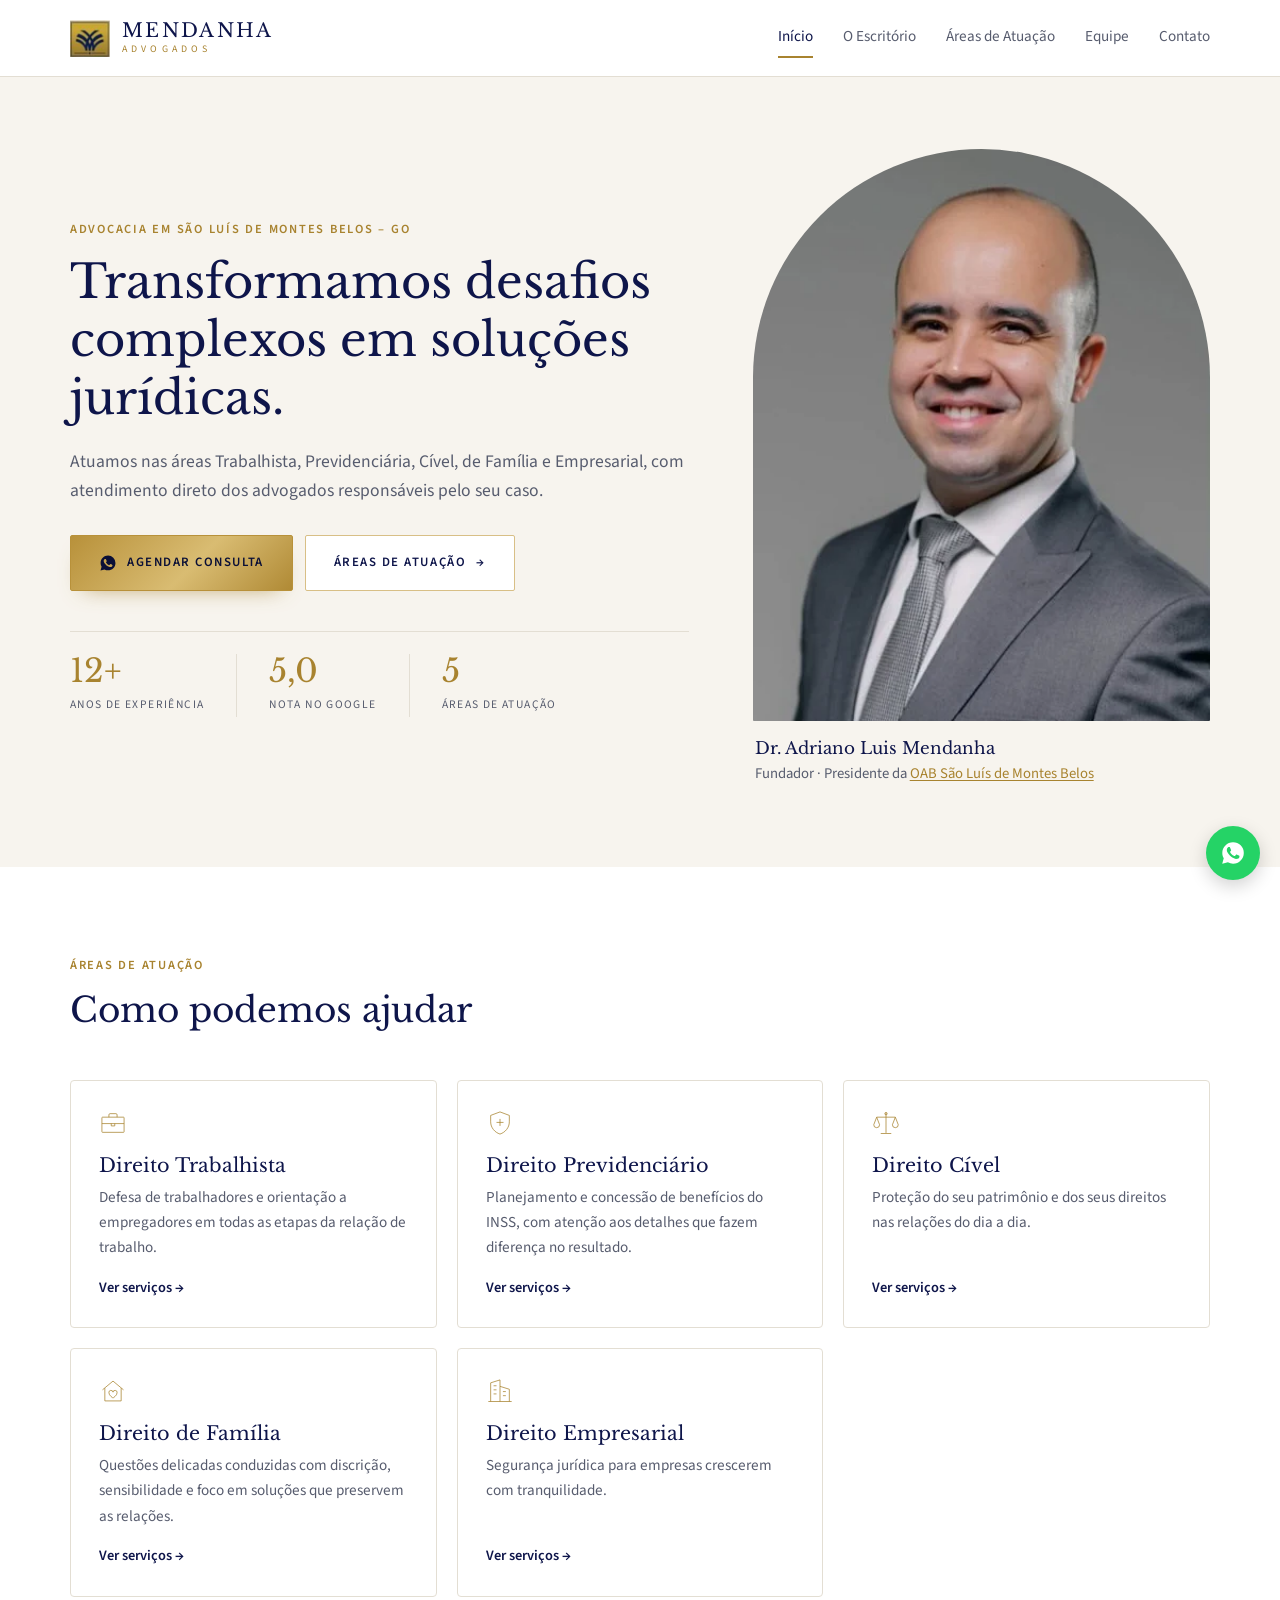
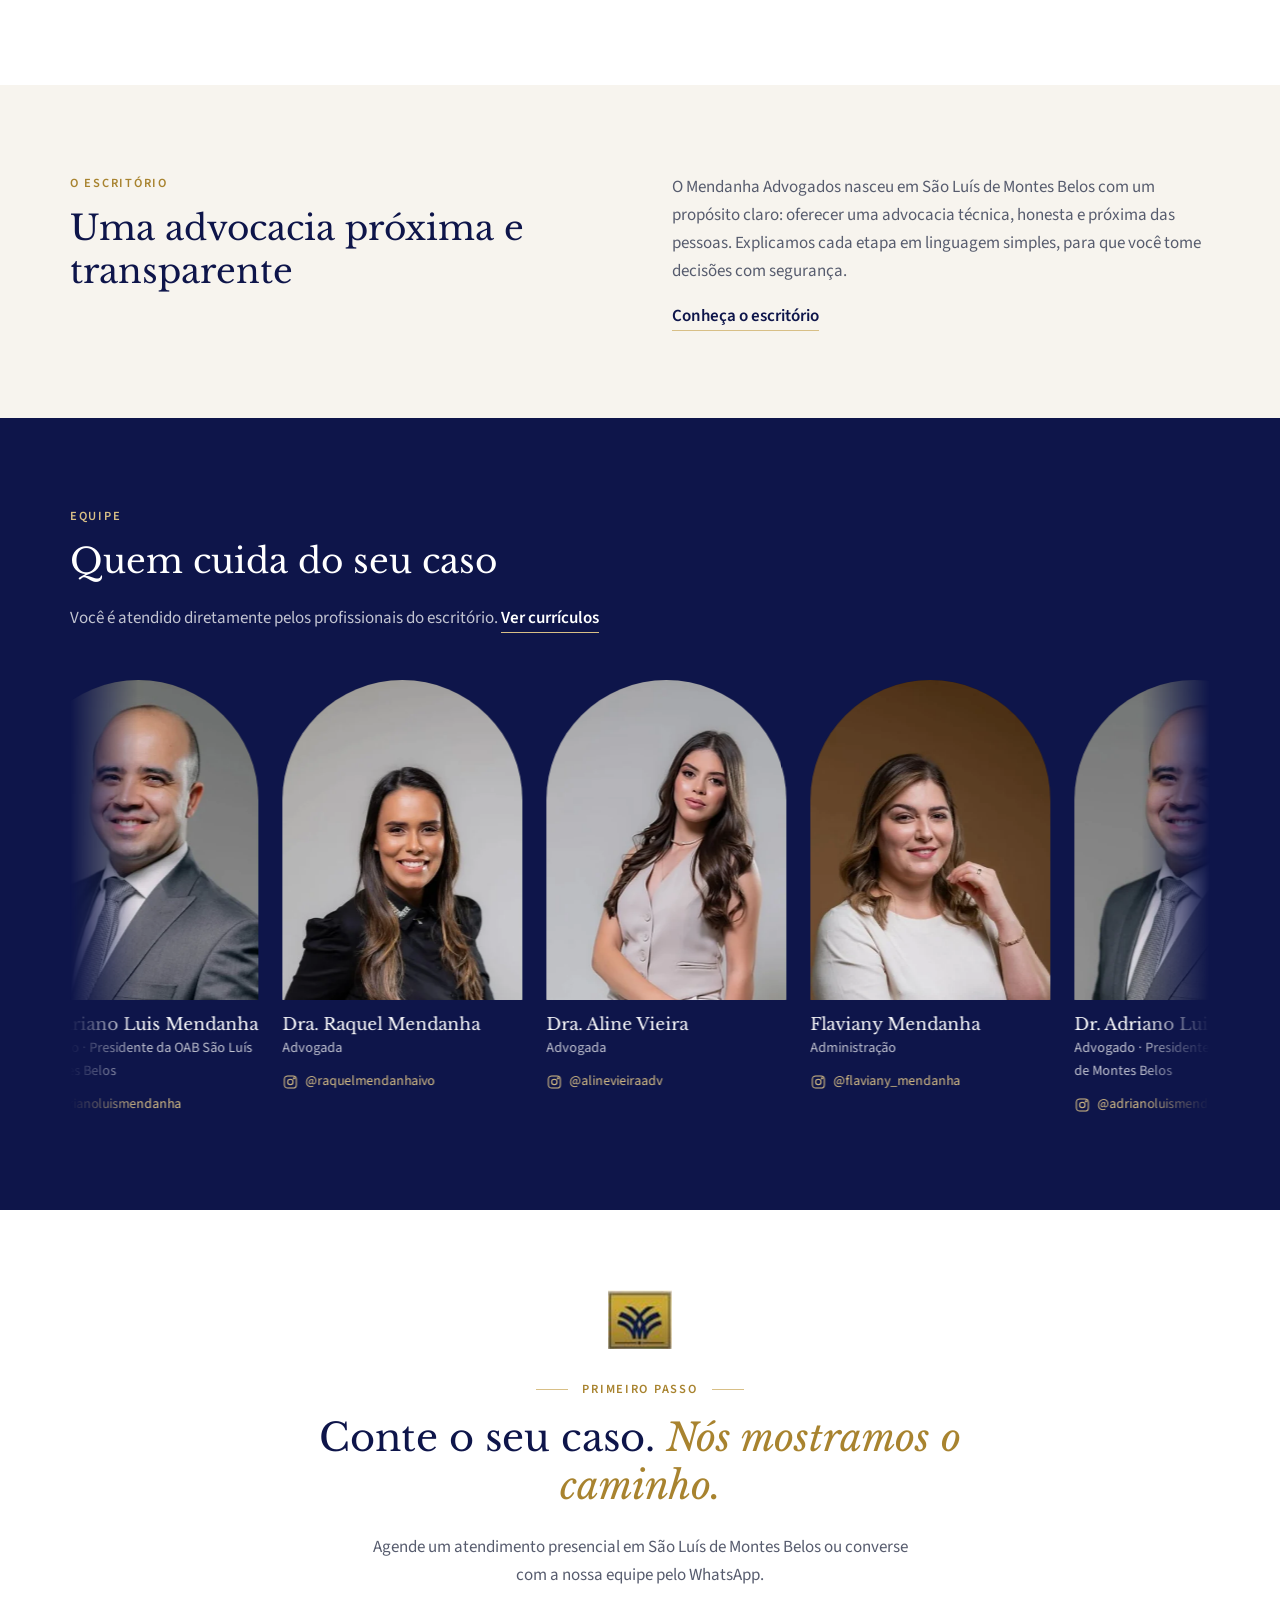
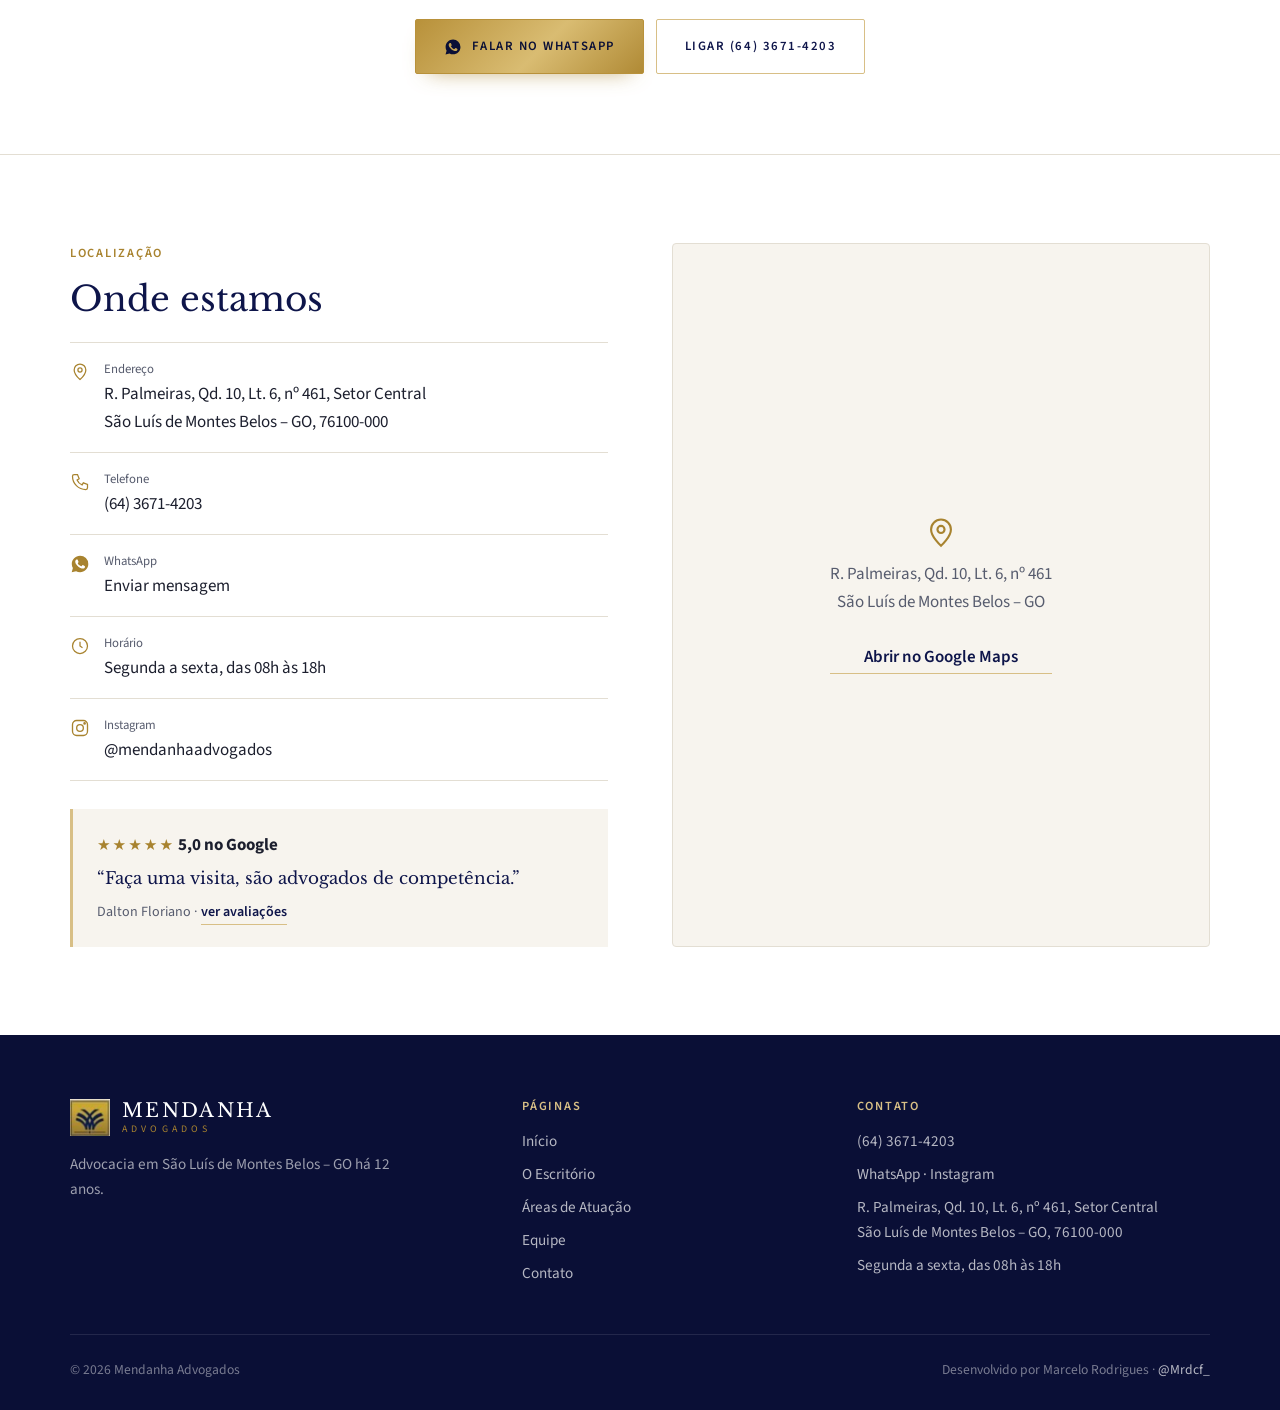
==== commit f675ab6f: "atualização total" ====
--- a/index.html
+++ b/index.html
@@ -1,5 +1,5 @@
 <!doctype html>
-<!-- Mendanha Advogados · PÁGINA INICIAL — apresentação, resumo das áreas, escritório, equipe, avaliações e localização -->
+<!-- Mendanha Advogados · PÁGINA INICIAL — apresentação, áreas, escritório, equipe e localização -->
 <html lang="pt-BR" class="sem-js">
   <head>
     <meta charset="UTF-8" />
@@ -9,50 +9,41 @@
     </title>
     <meta
       name="description"
-      content="Escritório de advocacia em São Luís de Montes Belos - GO. Direito Trabalhista, Previdenciário (INSS), Cível, Família e Empresarial. 12 anos de experiência. Agende sua consulta."
+      content="Escritório de advocacia em São Luís de Montes Belos - GO. Direito Trabalhista, Previdenciário (INSS), Cível, Família e Empresarial. 12 anos de experiência."
     />
     <link rel="canonical" href="https://www.mendanhaadvogados.com.br/" />
-    <meta name="robots" content="index, follow, max-image-preview:large" />
     <meta name="theme-color" content="#0E154A" />
 
     <!-- SEO local -->
     <meta name="geo.region" content="BR-GO" />
     <meta name="geo.placename" content="São Luís de Montes Belos" />
     <meta name="geo.position" content="-16.5175625;-50.3688125" />
-    <meta name="ICBM" content="-16.5175625, -50.3688125" />
 
     <!-- Compartilhamento (WhatsApp, Facebook, LinkedIn) -->
     <meta property="og:type" content="website" />
     <meta property="og:locale" content="pt_BR" />
-    <meta property="og:site_name" content="Mendanha Advogados" />
     <meta
       property="og:title"
       content="Advogado em São Luís de Montes Belos - GO | Mendanha Advogados"
     />
     <meta
       property="og:description"
-      content="Escritório de advocacia em São Luís de Montes Belos - GO. Direito Trabalhista, Previdenciário (INSS), Cível, Família e Empresarial. 12 anos de experiência. Agende sua consulta."
+      content="Escritório de advocacia em São Luís de Montes Belos - GO. Direito Trabalhista, Previdenciário (INSS), Cível, Família e Empresarial. 12 anos de experiência."
     />
     <meta property="og:url" content="https://www.mendanhaadvogados.com.br/" />
     <meta
       property="og:image"
       content="https://www.mendanhaadvogados.com.br/imagens/og-image.jpg"
     />
-    <meta name="twitter:card" content="summary_large_image" />
 
     <link rel="icon" type="image/png" href="imagens/favicon.png" />
     <link rel="apple-touch-icon" href="imagens/apple-touch-icon.png" />
-    <link
-      rel="preload"
-      as="image"
-      href="imagens/adriano.webp"
-      fetchpriority="high"
-    />
+    <link rel="preload" as="image" href="imagens/adriano.webp" />
     <link rel="preconnect" href="https://fonts.googleapis.com" />
     <link rel="preconnect" href="https://fonts.gstatic.com" crossorigin />
     <link
       rel="stylesheet"
-      href="https://fonts.googleapis.com/css2?family=Cormorant+Garamond:ital,wght@0,500;0,600;1,500&family=Manrope:wght@400;500;600&display=swap"
+      href="https://fonts.googleapis.com/css2?family=Libre+Baskerville&family=Source+Sans+3:wght@400;600&display=swap"
     />
     <link rel="stylesheet" href="estilo.css" />
 
@@ -69,8 +60,7 @@
         "logo": "https://www.mendanhaadvogados.com.br/imagens/emblema.png",
         "image": [
           "https://www.mendanhaadvogados.com.br/imagens/og-image.jpg",
-          "https://www.mendanhaadvogados.com.br/imagens/adriano.webp",
-          "https://www.mendanhaadvogados.com.br/imagens/raquel.webp"
+          "https://www.mendanhaadvogados.com.br/imagens/adriano.webp"
         ],
         "telephone": "+556436714203",
         "priceRange": "$$",
@@ -159,7 +149,7 @@
           class="marca"
           aria-label="Mendanha Advogados — página inicial"
         >
-          <img src="imagens/emblema.png" alt="" width="44" height="41" />
+          <img src="imagens/emblema.png" alt="" width="40" height="37" />
           <span class="marca-texto"
             ><strong>MENDANHA</strong><span>Advogados</span></span
           >
@@ -177,32 +167,28 @@
           <a href="escritorio.html">O Escritório</a>
           <a href="areas-de-atuacao.html">Áreas de Atuação</a>
           <a href="equipe.html">Equipe</a>
-          <a href="contato.html" class="botao botao-dourado"
-            >Agendar consulta</a
-          >
+          <a href="contato.html">Contato</a>
         </nav>
       </div>
     </header>
 
     <main id="conteudo">
-      <!-- ===================== TOPO (apresentação) ===================== -->
-      <section class="topo escuro escuro-textura linhas-douradas">
-        <div class="limite topo-grade">
+      <!-- APRESENTAÇÃO -->
+      <section class="apresentacao">
+        <div class="limite">
           <div>
-            <span class="sobretitulo revelar"
+            <span class="rotulo"
               >Advocacia em São Luís de Montes Belos – GO</span
             >
-            <h1 class="revelar atraso-1">
-              Transformamos desafios complexos em
-              <span class="destaque-dourado">soluções jurídicas.</span>
-            </h1>
-            <p class="texto-destaque revelar atraso-2">
-              Há 12 anos defendendo direitos com técnica, ética e atendimento
-              próximo.
+            <h1>Transformamos desafios complexos em soluções jurídicas.</h1>
+            <p class="texto-intro">
+              Atuamos nas áreas Trabalhista, Previdenciária, Cível, de Família e
+              Empresarial, com atendimento direto dos advogados responsáveis
+              pelo seu caso.
             </p>
-            <div class="topo-acoes revelar atraso-3">
+            <div class="botoes">
               <a
-                class="botao botao-dourado magnetico"
+                class="botao botao-dourado"
                 href="https://wa.me/message/4RAAFVGWKLFQA1"
                 target="_blank"
                 rel="noopener"
@@ -218,72 +204,50 @@
                 Agendar consulta</a
               >
               <a class="botao botao-contorno" href="areas-de-atuacao.html"
-                >Áreas de atuação <span class="seta">→</span></a
+                >Áreas de atuação <span aria-hidden="true">→</span></a
               >
             </div>
-            <div class="topo-numeros revelar atraso-4">
-              <div>
-                <strong data-contador="12" data-sufixo="+">12+</strong
-                ><span>anos de experiência</span>
-              </div>
-              <div>
-                <strong data-contador="5.0">5,0</strong
-                ><span>nota no Google</span>
-              </div>
-              <div>
-                <strong data-contador="5">5</strong
-                ><span>áreas de atuação</span>
-              </div>
+            <div class="numeros">
+              <div><strong>12+</strong><span>Anos de experiência</span></div>
+              <div><strong>5,0</strong><span>Nota no Google</span></div>
+              <div><strong>5</strong><span>Áreas de atuação</span></div>
             </div>
           </div>
-          <div class="topo-retrato revelar atraso-2">
-            <div class="arco">
-              <img
-                src="imagens/adriano.webp"
-                alt="Dr. Adriano Luis Mendanha, advogado"
-                width="436"
-                height="814"
-                fetchpriority="high"
-              />
-            </div>
-            <div class="topo-selo">
-              <strong>Dr. Adriano Luis Mendanha</strong
-              ><span>Advogado · Fundador</span
-              ><a
-                class="selo-oab"
+          <figure class="retrato">
+            <img
+              src="imagens/adriano.webp"
+              alt="Dr. Adriano Luis Mendanha"
+              width="436"
+              height="814"
+              fetchpriority="high"
+            />
+            <figcaption>
+              <strong>Dr. Adriano Luis Mendanha</strong>Fundador · Presidente da
+              <a
+                class="link-oab"
                 href="https://www.instagram.com/oabsaoluisdemontesbelos/"
                 target="_blank"
                 rel="noopener"
-                >Presidente da OAB São Luís de Montes Belos</a
+                >OAB São Luís de Montes Belos</a
               >
-            </div>
+            </figcaption>
+          </figure>
+        </div>
+      </section>
+
+      <!-- ÁREAS DE ATUAÇÃO -->
+      <section class="secao">
+        <div class="limite">
+          <div class="cabeca-secao revelar">
+            <span class="rotulo">Áreas de atuação</span>
+            <h2>Como podemos ajudar</h2>
           </div>
-        </div>
-        <div class="indicador-rolagem" aria-hidden="true"></div>
-      </section>
-      <!-- ===================== ÁREAS DE ATUAÇÃO (resumo) ===================== -->
-      <section class="secao fundo-branco" aria-labelledby="areas-titulo">
-        <div class="limite">
-          <div class="secao-cabecalho">
-            <div class="revelar">
-              <span class="sobretitulo">Áreas de atuação</span>
-              <h2 id="areas-titulo">
-                Como podemos <span class="destaque-dourado">ajudar</span>.
-              </h2>
-            </div>
-            <p class="revelar atraso-1">
-              Escolha uma área para ver todos os serviços. Cada caso recebe
-              análise individual e acompanhamento próximo.
-            </p>
-          </div>
-          <div class="areas-lista">
+          <div class="areas-grade">
             <a
+              class="area-cartao revelar"
               href="areas-de-atuacao.html#trabalhista"
-              class="area-linha revelar"
-            >
-              <span class="numero">01</span>
-              <svg
-                class="area-icone"
+              ><svg
+                class="icone"
                 viewBox="0 0 48 48"
                 fill="none"
                 stroke="currentColor"
@@ -300,24 +264,13 @@
                 Defesa de trabalhadores e orientação a empregadores em todas as
                 etapas da relação de trabalho.
               </p>
-              <span class="botao-seta"
-                ><svg
-                  viewBox="0 0 24 24"
-                  fill="none"
-                  stroke="currentColor"
-                  stroke-width="1.5"
-                  aria-hidden="true"
-                >
-                  <path d="M5 12h14M13 6l6 6-6 6" /></svg
-              ></span>
-            </a>
+              <span>Ver serviços →</span></a
+            >
             <a
+              class="area-cartao revelar"
               href="areas-de-atuacao.html#previdenciario"
-              class="area-linha revelar"
-            >
-              <span class="numero">02</span>
-              <svg
-                class="area-icone"
+              ><svg
+                class="icone"
                 viewBox="0 0 48 48"
                 fill="none"
                 stroke="currentColor"
@@ -334,21 +287,11 @@
                 Planejamento e concessão de benefícios do INSS, com atenção aos
                 detalhes que fazem diferença no resultado.
               </p>
-              <span class="botao-seta"
-                ><svg
-                  viewBox="0 0 24 24"
-                  fill="none"
-                  stroke="currentColor"
-                  stroke-width="1.5"
-                  aria-hidden="true"
-                >
-                  <path d="M5 12h14M13 6l6 6-6 6" /></svg
-              ></span>
-            </a>
-            <a href="areas-de-atuacao.html#civel" class="area-linha revelar">
-              <span class="numero">03</span>
-              <svg
-                class="area-icone"
+              <span>Ver serviços →</span></a
+            >
+            <a class="area-cartao revelar" href="areas-de-atuacao.html#civel"
+              ><svg
+                class="icone"
                 viewBox="0 0 48 48"
                 fill="none"
                 stroke="currentColor"
@@ -365,21 +308,11 @@
                 Proteção do seu patrimônio e dos seus direitos nas relações do
                 dia a dia.
               </p>
-              <span class="botao-seta"
-                ><svg
-                  viewBox="0 0 24 24"
-                  fill="none"
-                  stroke="currentColor"
-                  stroke-width="1.5"
-                  aria-hidden="true"
-                >
-                  <path d="M5 12h14M13 6l6 6-6 6" /></svg
-              ></span>
-            </a>
-            <a href="areas-de-atuacao.html#familia" class="area-linha revelar">
-              <span class="numero">04</span>
-              <svg
-                class="area-icone"
+              <span>Ver serviços →</span></a
+            >
+            <a class="area-cartao revelar" href="areas-de-atuacao.html#familia"
+              ><svg
+                class="icone"
                 viewBox="0 0 48 48"
                 fill="none"
                 stroke="currentColor"
@@ -396,24 +329,13 @@
                 Questões delicadas conduzidas com discrição, sensibilidade e
                 foco em soluções que preservem as relações.
               </p>
-              <span class="botao-seta"
-                ><svg
-                  viewBox="0 0 24 24"
-                  fill="none"
-                  stroke="currentColor"
-                  stroke-width="1.5"
-                  aria-hidden="true"
-                >
-                  <path d="M5 12h14M13 6l6 6-6 6" /></svg
-              ></span>
-            </a>
+              <span>Ver serviços →</span></a
+            >
             <a
+              class="area-cartao revelar"
               href="areas-de-atuacao.html#empresarial"
-              class="area-linha revelar"
-            >
-              <span class="numero">05</span>
-              <svg
-                class="area-icone"
+              ><svg
+                class="icone"
                 viewBox="0 0 48 48"
                 fill="none"
                 stroke="currentColor"
@@ -428,1037 +350,759 @@
               <p>
                 Segurança jurídica para empresas crescerem com tranquilidade.
               </p>
-              <span class="botao-seta"
-                ><svg
+              <span>Ver serviços →</span></a
+            >
+          </div>
+        </div>
+      </section>
+
+      <!-- O ESCRITÓRIO (resumo) -->
+      <section class="secao secao-creme">
+        <div class="limite duas-colunas">
+          <div class="revelar">
+            <span class="rotulo">O escritório</span>
+            <h2>Uma advocacia próxima e transparente</h2>
+          </div>
+          <div class="revelar">
+            <p>
+              O Mendanha Advogados nasceu em São Luís de Montes Belos com um
+              propósito claro: oferecer uma advocacia técnica, honesta e próxima
+              das pessoas. Explicamos cada etapa em linguagem simples, para que
+              você tome decisões com segurança.
+            </p>
+            <a class="link-simples" href="escritorio.html"
+              >Conheça o escritório</a
+            >
+          </div>
+        </div>
+      </section>
+
+      <!-- EQUIPE (carrossel) -->
+      <section class="secao secao-azul">
+        <div class="limite">
+          <div class="cabeca-secao revelar">
+            <span class="rotulo">Equipe</span>
+            <h2>Quem cuida do seu caso</h2>
+            <p>
+              Você é atendido diretamente pelos profissionais do escritório.
+              <a class="link-simples" style="color: #fff" href="equipe.html"
+                >Ver currículos</a
+              >
+            </p>
+          </div>
+        </div>
+        <div class="limite">
+          <div
+            class="carrossel"
+            data-carrossel
+            aria-label="Equipe do escritório"
+          >
+            <div class="carrossel-trilho">
+              <div class="membro">
+                <img
+                  src="imagens/adriano.webp"
+                  alt="Dr. Adriano Luis Mendanha, advogado"
+                  width="436"
+                  height="814"
+                  loading="lazy"
+                />
+                <h3>Dr. Adriano Luis Mendanha</h3>
+                <p>Advogado · Presidente da OAB São Luís de Montes Belos</p>
+                <a
+                  class="membro-instagram"
+                  href="https://www.instagram.com/adrianoluismendanha/"
+                  target="_blank"
+                  rel="noopener"
+                  ><svg
+                    viewBox="0 0 24 24"
+                    fill="none"
+                    stroke="currentColor"
+                    stroke-width="1.6"
+                    aria-hidden="true"
+                  >
+                    <rect x="3" y="3" width="18" height="18" rx="5" />
+                    <circle cx="12" cy="12" r="4" />
+                    <circle
+                      cx="17.5"
+                      cy="6.5"
+                      r=".8"
+                      fill="currentColor"
+                    /></svg
+                  >@adrianoluismendanha</a
+                >
+              </div>
+              <div class="membro">
+                <img
+                  src="imagens/raquel.webp"
+                  alt="Dra. Raquel Mendanha, advogada"
+                  width="436"
+                  height="814"
+                  loading="lazy"
+                />
+                <h3>Dra. Raquel Mendanha</h3>
+                <p>Advogada</p>
+                <a
+                  class="membro-instagram"
+                  href="https://www.instagram.com/raquelmendanhaivo/"
+                  target="_blank"
+                  rel="noopener"
+                  ><svg
+                    viewBox="0 0 24 24"
+                    fill="none"
+                    stroke="currentColor"
+                    stroke-width="1.6"
+                    aria-hidden="true"
+                  >
+                    <rect x="3" y="3" width="18" height="18" rx="5" />
+                    <circle cx="12" cy="12" r="4" />
+                    <circle
+                      cx="17.5"
+                      cy="6.5"
+                      r=".8"
+                      fill="currentColor"
+                    /></svg
+                  >@raquelmendanhaivo</a
+                >
+              </div>
+              <div class="membro">
+                <img
+                  src="imagens/aline.webp"
+                  alt="Dra. Aline Vieira, advogada"
+                  width="436"
+                  height="814"
+                  loading="lazy"
+                />
+                <h3>Dra. Aline Vieira</h3>
+                <p>Advogada</p>
+                <a
+                  class="membro-instagram"
+                  href="https://www.instagram.com/alinevieiraadv/"
+                  target="_blank"
+                  rel="noopener"
+                  ><svg
+                    viewBox="0 0 24 24"
+                    fill="none"
+                    stroke="currentColor"
+                    stroke-width="1.6"
+                    aria-hidden="true"
+                  >
+                    <rect x="3" y="3" width="18" height="18" rx="5" />
+                    <circle cx="12" cy="12" r="4" />
+                    <circle
+                      cx="17.5"
+                      cy="6.5"
+                      r=".8"
+                      fill="currentColor"
+                    /></svg
+                  >@alinevieiraadv</a
+                >
+              </div>
+              <div class="membro">
+                <img
+                  src="imagens/flaviany.webp"
+                  alt="Flaviany Mendanha, administração"
+                  width="436"
+                  height="814"
+                  loading="lazy"
+                />
+                <h3>Flaviany Mendanha</h3>
+                <p>Administração</p>
+                <a
+                  class="membro-instagram"
+                  href="https://www.instagram.com/flaviany_mendanha/"
+                  target="_blank"
+                  rel="noopener"
+                  ><svg
+                    viewBox="0 0 24 24"
+                    fill="none"
+                    stroke="currentColor"
+                    stroke-width="1.6"
+                    aria-hidden="true"
+                  >
+                    <rect x="3" y="3" width="18" height="18" rx="5" />
+                    <circle cx="12" cy="12" r="4" />
+                    <circle
+                      cx="17.5"
+                      cy="6.5"
+                      r=".8"
+                      fill="currentColor"
+                    /></svg
+                  >@flaviany_mendanha</a
+                >
+              </div>
+              <div class="membro" aria-hidden="true">
+                <img
+                  src="imagens/adriano.webp"
+                  alt=""
+                  width="436"
+                  height="814"
+                  loading="lazy"
+                />
+                <h3>Dr. Adriano Luis Mendanha</h3>
+                <p>Advogado · Presidente da OAB São Luís de Montes Belos</p>
+                <a
+                  class="membro-instagram"
+                  href="https://www.instagram.com/adrianoluismendanha/"
+                  target="_blank"
+                  rel="noopener"
+                  tabindex="-1"
+                  ><svg
+                    viewBox="0 0 24 24"
+                    fill="none"
+                    stroke="currentColor"
+                    stroke-width="1.6"
+                    aria-hidden="true"
+                  >
+                    <rect x="3" y="3" width="18" height="18" rx="5" />
+                    <circle cx="12" cy="12" r="4" />
+                    <circle
+                      cx="17.5"
+                      cy="6.5"
+                      r=".8"
+                      fill="currentColor"
+                    /></svg
+                  >@adrianoluismendanha</a
+                >
+              </div>
+              <div class="membro" aria-hidden="true">
+                <img
+                  src="imagens/raquel.webp"
+                  alt=""
+                  width="436"
+                  height="814"
+                  loading="lazy"
+                />
+                <h3>Dra. Raquel Mendanha</h3>
+                <p>Advogada</p>
+                <a
+                  class="membro-instagram"
+                  href="https://www.instagram.com/raquelmendanhaivo/"
+                  target="_blank"
+                  rel="noopener"
+                  tabindex="-1"
+                  ><svg
+                    viewBox="0 0 24 24"
+                    fill="none"
+                    stroke="currentColor"
+                    stroke-width="1.6"
+                    aria-hidden="true"
+                  >
+                    <rect x="3" y="3" width="18" height="18" rx="5" />
+                    <circle cx="12" cy="12" r="4" />
+                    <circle
+                      cx="17.5"
+                      cy="6.5"
+                      r=".8"
+                      fill="currentColor"
+                    /></svg
+                  >@raquelmendanhaivo</a
+                >
+              </div>
+              <div class="membro" aria-hidden="true">
+                <img
+                  src="imagens/aline.webp"
+                  alt=""
+                  width="436"
+                  height="814"
+                  loading="lazy"
+                />
+                <h3>Dra. Aline Vieira</h3>
+                <p>Advogada</p>
+                <a
+                  class="membro-instagram"
+                  href="https://www.instagram.com/alinevieiraadv/"
+                  target="_blank"
+                  rel="noopener"
+                  tabindex="-1"
+                  ><svg
+                    viewBox="0 0 24 24"
+                    fill="none"
+                    stroke="currentColor"
+                    stroke-width="1.6"
+                    aria-hidden="true"
+                  >
+                    <rect x="3" y="3" width="18" height="18" rx="5" />
+                    <circle cx="12" cy="12" r="4" />
+                    <circle
+                      cx="17.5"
+                      cy="6.5"
+                      r=".8"
+                      fill="currentColor"
+                    /></svg
+                  >@alinevieiraadv</a
+                >
+              </div>
+              <div class="membro" aria-hidden="true">
+                <img
+                  src="imagens/flaviany.webp"
+                  alt=""
+                  width="436"
+                  height="814"
+                  loading="lazy"
+                />
+                <h3>Flaviany Mendanha</h3>
+                <p>Administração</p>
+                <a
+                  class="membro-instagram"
+                  href="https://www.instagram.com/flaviany_mendanha/"
+                  target="_blank"
+                  rel="noopener"
+                  tabindex="-1"
+                  ><svg
+                    viewBox="0 0 24 24"
+                    fill="none"
+                    stroke="currentColor"
+                    stroke-width="1.6"
+                    aria-hidden="true"
+                  >
+                    <rect x="3" y="3" width="18" height="18" rx="5" />
+                    <circle cx="12" cy="12" r="4" />
+                    <circle
+                      cx="17.5"
+                      cy="6.5"
+                      r=".8"
+                      fill="currentColor"
+                    /></svg
+                  >@flaviany_mendanha</a
+                >
+              </div>
+              <div class="membro" aria-hidden="true">
+                <img
+                  src="imagens/adriano.webp"
+                  alt=""
+                  width="436"
+                  height="814"
+                  loading="lazy"
+                />
+                <h3>Dr. Adriano Luis Mendanha</h3>
+                <p>Advogado · Presidente da OAB São Luís de Montes Belos</p>
+                <a
+                  class="membro-instagram"
+                  href="https://www.instagram.com/adrianoluismendanha/"
+                  target="_blank"
+                  rel="noopener"
+                  tabindex="-1"
+                  ><svg
+                    viewBox="0 0 24 24"
+                    fill="none"
+                    stroke="currentColor"
+                    stroke-width="1.6"
+                    aria-hidden="true"
+                  >
+                    <rect x="3" y="3" width="18" height="18" rx="5" />
+                    <circle cx="12" cy="12" r="4" />
+                    <circle
+                      cx="17.5"
+                      cy="6.5"
+                      r=".8"
+                      fill="currentColor"
+                    /></svg
+                  >@adrianoluismendanha</a
+                >
+              </div>
+              <div class="membro" aria-hidden="true">
+                <img
+                  src="imagens/raquel.webp"
+                  alt=""
+                  width="436"
+                  height="814"
+                  loading="lazy"
+                />
+                <h3>Dra. Raquel Mendanha</h3>
+                <p>Advogada</p>
+                <a
+                  class="membro-instagram"
+                  href="https://www.instagram.com/raquelmendanhaivo/"
+                  target="_blank"
+                  rel="noopener"
+                  tabindex="-1"
+                  ><svg
+                    viewBox="0 0 24 24"
+                    fill="none"
+                    stroke="currentColor"
+                    stroke-width="1.6"
+                    aria-hidden="true"
+                  >
+                    <rect x="3" y="3" width="18" height="18" rx="5" />
+                    <circle cx="12" cy="12" r="4" />
+                    <circle
+                      cx="17.5"
+                      cy="6.5"
+                      r=".8"
+                      fill="currentColor"
+                    /></svg
+                  >@raquelmendanhaivo</a
+                >
+              </div>
+              <div class="membro" aria-hidden="true">
+                <img
+                  src="imagens/aline.webp"
+                  alt=""
+                  width="436"
+                  height="814"
+                  loading="lazy"
+                />
+                <h3>Dra. Aline Vieira</h3>
+                <p>Advogada</p>
+                <a
+                  class="membro-instagram"
+                  href="https://www.instagram.com/alinevieiraadv/"
+                  target="_blank"
+                  rel="noopener"
+                  tabindex="-1"
+                  ><svg
+                    viewBox="0 0 24 24"
+                    fill="none"
+                    stroke="currentColor"
+                    stroke-width="1.6"
+                    aria-hidden="true"
+                  >
+                    <rect x="3" y="3" width="18" height="18" rx="5" />
+                    <circle cx="12" cy="12" r="4" />
+                    <circle
+                      cx="17.5"
+                      cy="6.5"
+                      r=".8"
+                      fill="currentColor"
+                    /></svg
+                  >@alinevieiraadv</a
+                >
+              </div>
+              <div class="membro" aria-hidden="true">
+                <img
+                  src="imagens/flaviany.webp"
+                  alt=""
+                  width="436"
+                  height="814"
+                  loading="lazy"
+                />
+                <h3>Flaviany Mendanha</h3>
+                <p>Administração</p>
+                <a
+                  class="membro-instagram"
+                  href="https://www.instagram.com/flaviany_mendanha/"
+                  target="_blank"
+                  rel="noopener"
+                  tabindex="-1"
+                  ><svg
+                    viewBox="0 0 24 24"
+                    fill="none"
+                    stroke="currentColor"
+                    stroke-width="1.6"
+                    aria-hidden="true"
+                  >
+                    <rect x="3" y="3" width="18" height="18" rx="5" />
+                    <circle cx="12" cy="12" r="4" />
+                    <circle
+                      cx="17.5"
+                      cy="6.5"
+                      r=".8"
+                      fill="currentColor"
+                    /></svg
+                  >@flaviany_mendanha</a
+                >
+              </div>
+              <div class="membro" aria-hidden="true">
+                <img
+                  src="imagens/adriano.webp"
+                  alt=""
+                  width="436"
+                  height="814"
+                  loading="lazy"
+                />
+                <h3>Dr. Adriano Luis Mendanha</h3>
+                <p>Advogado · Presidente da OAB São Luís de Montes Belos</p>
+                <a
+                  class="membro-instagram"
+                  href="https://www.instagram.com/adrianoluismendanha/"
+                  target="_blank"
+                  rel="noopener"
+                  tabindex="-1"
+                  ><svg
+                    viewBox="0 0 24 24"
+                    fill="none"
+                    stroke="currentColor"
+                    stroke-width="1.6"
+                    aria-hidden="true"
+                  >
+                    <rect x="3" y="3" width="18" height="18" rx="5" />
+                    <circle cx="12" cy="12" r="4" />
+                    <circle
+                      cx="17.5"
+                      cy="6.5"
+                      r=".8"
+                      fill="currentColor"
+                    /></svg
+                  >@adrianoluismendanha</a
+                >
+              </div>
+              <div class="membro" aria-hidden="true">
+                <img
+                  src="imagens/raquel.webp"
+                  alt=""
+                  width="436"
+                  height="814"
+                  loading="lazy"
+                />
+                <h3>Dra. Raquel Mendanha</h3>
+                <p>Advogada</p>
+                <a
+                  class="membro-instagram"
+                  href="https://www.instagram.com/raquelmendanhaivo/"
+                  target="_blank"
+                  rel="noopener"
+                  tabindex="-1"
+                  ><svg
+                    viewBox="0 0 24 24"
+                    fill="none"
+                    stroke="currentColor"
+                    stroke-width="1.6"
+                    aria-hidden="true"
+                  >
+                    <rect x="3" y="3" width="18" height="18" rx="5" />
+                    <circle cx="12" cy="12" r="4" />
+                    <circle
+                      cx="17.5"
+                      cy="6.5"
+                      r=".8"
+                      fill="currentColor"
+                    /></svg
+                  >@raquelmendanhaivo</a
+                >
+              </div>
+              <div class="membro" aria-hidden="true">
+                <img
+                  src="imagens/aline.webp"
+                  alt=""
+                  width="436"
+                  height="814"
+                  loading="lazy"
+                />
+                <h3>Dra. Aline Vieira</h3>
+                <p>Advogada</p>
+                <a
+                  class="membro-instagram"
+                  href="https://www.instagram.com/alinevieiraadv/"
+                  target="_blank"
+                  rel="noopener"
+                  tabindex="-1"
+                  ><svg
+                    viewBox="0 0 24 24"
+                    fill="none"
+                    stroke="currentColor"
+                    stroke-width="1.6"
+                    aria-hidden="true"
+                  >
+                    <rect x="3" y="3" width="18" height="18" rx="5" />
+                    <circle cx="12" cy="12" r="4" />
+                    <circle
+                      cx="17.5"
+                      cy="6.5"
+                      r=".8"
+                      fill="currentColor"
+                    /></svg
+                  >@alinevieiraadv</a
+                >
+              </div>
+              <div class="membro" aria-hidden="true">
+                <img
+                  src="imagens/flaviany.webp"
+                  alt=""
+                  width="436"
+                  height="814"
+                  loading="lazy"
+                />
+                <h3>Flaviany Mendanha</h3>
+                <p>Administração</p>
+                <a
+                  class="membro-instagram"
+                  href="https://www.instagram.com/flaviany_mendanha/"
+                  target="_blank"
+                  rel="noopener"
+                  tabindex="-1"
+                  ><svg
+                    viewBox="0 0 24 24"
+                    fill="none"
+                    stroke="currentColor"
+                    stroke-width="1.6"
+                    aria-hidden="true"
+                  >
+                    <rect x="3" y="3" width="18" height="18" rx="5" />
+                    <circle cx="12" cy="12" r="4" />
+                    <circle
+                      cx="17.5"
+                      cy="6.5"
+                      r=".8"
+                      fill="currentColor"
+                    /></svg
+                  >@flaviany_mendanha</a
+                >
+              </div>
+            </div>
+          </div>
+        </div>
+      </section>
+
+      <!-- CHAMADA FINAL: PRIMEIRO PASSO -->
+      <section class="chamada">
+        <div class="limite">
+          <img
+            class="chamada-emblema"
+            src="imagens/emblema.png"
+            alt=""
+            width="64"
+            height="59"
+            loading="lazy"
+          />
+          <span class="rotulo rotulo-centro">Primeiro passo</span>
+          <h2>Conte o seu caso. <em>Nós mostramos o caminho.</em></h2>
+          <p>
+            Agende um atendimento presencial em São Luís de Montes Belos ou
+            converse com a nossa equipe pelo WhatsApp.
+          </p>
+          <div class="botoes botoes-centro">
+            <a
+              class="botao botao-dourado"
+              href="https://wa.me/message/4RAAFVGWKLFQA1"
+              target="_blank"
+              rel="noopener"
+              ><svg viewBox="0 0 24 24" fill="currentColor" aria-hidden="true">
+                <path
+                  d="M12.04 2C6.58 2 2.13 6.45 2.13 11.91c0 1.75.46 3.45 1.32 4.95L2.05 22l5.25-1.38a9.9 9.9 0 0 0 4.74 1.21h.01c5.46 0 9.91-4.45 9.91-9.91A9.86 9.86 0 0 0 12.04 2Zm5.8 14.06c-.24.68-1.42 1.3-1.95 1.35-.5.05-1.13.07-1.82-.11-.42-.13-.96-.31-1.65-.61-2.9-1.25-4.79-4.17-4.94-4.36-.14-.2-1.18-1.57-1.18-3 0-1.42.75-2.12 1.01-2.41.27-.29.58-.36.78-.36h.56c.18 0 .42-.07.66.5.24.58.82 2 .89 2.15.07.14.12.31.02.5-.1.2-.14.31-.29.48-.14.17-.3.38-.43.51-.14.14-.29.3-.13.59.17.29.74 1.22 1.59 1.98 1.09.97 2.01 1.27 2.3 1.42.29.14.45.12.62-.07.17-.2.71-.83.9-1.12.19-.29.38-.24.64-.14.27.1 1.68.79 1.97.94.29.14.48.21.55.33.07.12.07.7-.17 1.38Z"
+                />
+              </svg>
+              Falar no WhatsApp</a
+            >
+            <a class="botao botao-contorno" href="tel:+556436714203"
+              >Ligar (64) 3671-4203</a
+            >
+          </div>
+        </div>
+      </section>
+
+      <!-- LOCALIZAÇÃO E AVALIAÇÃO -->
+      <section class="secao">
+        <div class="limite duas-colunas">
+          <div class="revelar">
+            <span class="rotulo">Localização</span>
+            <h2>Onde estamos</h2>
+            <ul class="canais">
+              <li>
+                <svg
                   viewBox="0 0 24 24"
                   fill="none"
                   stroke="currentColor"
                   stroke-width="1.5"
                   aria-hidden="true"
                 >
-                  <path d="M5 12h14M13 6l6 6-6 6" /></svg
-              ></span>
-            </a>
-          </div>
-        </div>
-      </section>
-      <!-- ===================== O ESCRITÓRIO (resumo) ===================== -->
-      <section class="secao fundo-creme" aria-labelledby="sobre-titulo">
-        <div class="limite apresentacao">
-          <div class="revelar">
-            <span class="sobretitulo">O escritório</span>
-            <h2 id="sobre-titulo">
-              Uma advocacia que
-              <span class="destaque-dourado">escuta</span> antes de agir.
-            </h2>
-          </div>
-          <div class="revelar atraso-1">
-            <p>
-              O Mendanha Advogados nasceu em São Luís de Montes Belos com um
-              propósito claro: oferecer uma advocacia técnica, honesta e próxima
-              das pessoas. Você é atendido diretamente pelos advogados
-              responsáveis, do início ao fim do caso — sem “juridiquês”.
-            </p>
-            <div class="contadores">
-              <div>
-                <strong data-contador="12" data-sufixo="+">12+</strong
-                ><span>anos</span>
-              </div>
-              <div><strong data-contador="5">5</strong><span>áreas</span></div>
-              <div>
-                <strong data-contador="5.0">5,0</strong><span>no Google</span>
-              </div>
+                  <path
+                    d="M12 21s-7-6.2-7-11.5a7 7 0 0 1 14 0C19 14.8 12 21 12 21Z"
+                  />
+                  <circle cx="12" cy="9.5" r="2.5" />
+                </svg>
+                <div>
+                  <small>Endereço</small
+                  ><a
+                    href="https://www.google.com/maps/dir/?api=1&destination=Mendanha%20Advogados%2C%20R.%20Palmeiras%2C%20461%2C%20S%C3%A3o%20Lu%C3%ADs%20de%20Montes%20Belos%20-%20GO"
+                    target="_blank"
+                    rel="noopener"
+                    >R. Palmeiras, Qd. 10, Lt. 6, nº 461, Setor Central<br />São
+                    Luís de Montes Belos – GO, 76100-000</a
+                  >
+                </div>
+              </li>
+              <li>
+                <svg
+                  viewBox="0 0 24 24"
+                  fill="none"
+                  stroke="currentColor"
+                  stroke-width="1.5"
+                  aria-hidden="true"
+                >
+                  <path
+                    d="M5 3h4l2 5-2.5 1.5a11 11 0 0 0 6 6L16 13l5 2v4a2 2 0 0 1-2 2A16 16 0 0 1 3 5a2 2 0 0 1 2-2Z"
+                  />
+                </svg>
+                <div>
+                  <small>Telefone</small
+                  ><a href="tel:+556436714203">(64) 3671-4203</a>
+                </div>
+              </li>
+              <li>
+                <svg viewBox="0 0 24 24" fill="currentColor" aria-hidden="true">
+                  <path
+                    d="M12.04 2C6.58 2 2.13 6.45 2.13 11.91c0 1.75.46 3.45 1.32 4.95L2.05 22l5.25-1.38a9.9 9.9 0 0 0 4.74 1.21h.01c5.46 0 9.91-4.45 9.91-9.91A9.86 9.86 0 0 0 12.04 2Zm5.8 14.06c-.24.68-1.42 1.3-1.95 1.35-.5.05-1.13.07-1.82-.11-.42-.13-.96-.31-1.65-.61-2.9-1.25-4.79-4.17-4.94-4.36-.14-.2-1.18-1.57-1.18-3 0-1.42.75-2.12 1.01-2.41.27-.29.58-.36.78-.36h.56c.18 0 .42-.07.66.5.24.58.82 2 .89 2.15.07.14.12.31.02.5-.1.2-.14.31-.29.48-.14.17-.3.38-.43.51-.14.14-.29.3-.13.59.17.29.74 1.22 1.59 1.98 1.09.97 2.01 1.27 2.3 1.42.29.14.45.12.62-.07.17-.2.71-.83.9-1.12.19-.29.38-.24.64-.14.27.1 1.68.79 1.97.94.29.14.48.21.55.33.07.12.07.7-.17 1.38Z"
+                  />
+                </svg>
+                <div>
+                  <small>WhatsApp</small
+                  ><a
+                    href="https://wa.me/message/4RAAFVGWKLFQA1"
+                    target="_blank"
+                    rel="noopener"
+                    >Enviar mensagem</a
+                  >
+                </div>
+              </li>
+              <li>
+                <svg
+                  viewBox="0 0 24 24"
+                  fill="none"
+                  stroke="currentColor"
+                  stroke-width="1.5"
+                  aria-hidden="true"
+                >
+                  <circle cx="12" cy="12" r="9" />
+                  <path d="M12 7v5l3 2" />
+                </svg>
+                <div><small>Horário</small>Segunda a sexta, das 08h às 18h</div>
+              </li>
+              <li>
+                <svg
+                  viewBox="0 0 24 24"
+                  fill="none"
+                  stroke="currentColor"
+                  stroke-width="1.6"
+                  aria-hidden="true"
+                >
+                  <rect x="3" y="3" width="18" height="18" rx="5" />
+                  <circle cx="12" cy="12" r="4" />
+                  <circle cx="17.5" cy="6.5" r=".8" fill="currentColor" />
+                </svg>
+                <div>
+                  <small>Instagram</small
+                  ><a
+                    href="https://www.instagram.com/mendanhaadvogados/"
+                    target="_blank"
+                    rel="noopener"
+                    >@mendanhaadvogados</a
+                  >
+                </div>
+              </li>
+            </ul>
+            <div class="avaliacao">
+              <span class="estrelas" aria-label="5 de 5 estrelas">★★★★★</span>
+              <strong>5,0 no Google</strong>
+              <blockquote>
+                “Faça uma visita, são advogados de competência.”
+              </blockquote>
+              <cite
+                >Dalton Floriano ·
+                <a
+                  class="link-simples"
+                  href="https://www.google.com/maps/search/?api=1&query=Mendanha%20Advogados%2C%20R.%20Palmeiras%2C%20461%2C%20S%C3%A3o%20Lu%C3%ADs%20de%20Montes%20Belos%20-%20GO"
+                  target="_blank"
+                  rel="noopener"
+                  >ver avaliações</a
+                ></cite
+              >
             </div>
-            <a href="escritorio.html" class="link-seta" style="margin-top: 34px"
-              >Conheça o escritório <span>→</span></a
-            >
-          </div>
-        </div>
-      </section>
-      <!-- ===================== EQUIPE (carrossel) ===================== -->
-      <section
-        class="secao equipe-secao escuro escuro-textura"
-        aria-labelledby="equipe-titulo"
-      >
-        <div class="limite equipe-grade">
-          <div class="equipe-intro revelar">
-            <span class="sobretitulo">Nossa equipe</span>
-            <h2 id="equipe-titulo">
-              Pessoas que <span class="destaque-dourado">cuidam</span> do seu
-              caso.
-            </h2>
-            <p>
-              Atendimento direto com quem conhece o seu processo. Passe o mouse
-              sobre um profissional para saber mais.
-            </p>
-            <a
-              href="equipe.html#perfis"
-              class="link-seta"
-              style="margin-top: 14px"
-              >Ver currículos <span>→</span></a
-            >
           </div>
           <div
-            class="carrossel revelar atraso-1"
-            data-carrossel
-            aria-label="Equipe do escritório"
+            class="mapa revelar"
+            data-mapa="https://www.google.com/maps?q=Mendanha%20Advogados%2C%20R.%20Palmeiras%2C%20461%2C%20S%C3%A3o%20Lu%C3%ADs%20de%20Montes%20Belos%20-%20GO&z=17&output=embed"
           >
-            <div class="carrossel-trilho">
-              <article class="membro">
-                <div class="membro-cartao">
-                  <div class="membro-foto">
-                    <img
-                      src="imagens/adriano.webp"
-                      alt="Dr. Adriano Luis Mendanha, advogado do Mendanha Advogados"
-                      width="436"
-                      height="814"
-                      loading="lazy"
-                      decoding="async"
-                    />
-                    <div class="membro-detalhes">
-                      <ul>
-                        <li>
-                          Presidente da OAB São Luís de Montes Belos (<a
-                            class="link-oab"
-                            href="https://www.instagram.com/oabsaoluisdemontesbelos/"
-                            target="_blank"
-                            rel="noopener"
-                            >@oabsaoluisdemontesbelos</a
-                          >)
-                        </li>
-                        <li>Fundador do Mendanha Advogados</li>
-                        <li>
-                          Pós-graduado em Direito do Trabalho e Processo do
-                          Trabalho (UFG)
-                        </li>
-                      </ul>
-                    </div>
-                  </div>
-                  <div class="membro-info">
-                    <div>
-                      <h3>Dr. Adriano Luis Mendanha</h3>
-                      <span class="membro-cargo">Advogado</span
-                      ><span class="membro-oab"
-                        >Presidente da OAB São Luís de Montes Belos</span
-                      >
-                    </div>
-                    <a
-                      class="membro-instagram"
-                      href="https://www.instagram.com/mendanhaadvogados/"
-                      target="_blank"
-                      rel="noopener"
-                      aria-label="Instagram de Dr. Adriano Luis Mendanha"
-                      ><svg
-                        viewBox="0 0 24 24"
-                        fill="none"
-                        stroke="currentColor"
-                        stroke-width="1.6"
-                        aria-hidden="true"
-                      >
-                        <rect x="3" y="3" width="18" height="18" rx="5" />
-                        <circle cx="12" cy="12" r="4" />
-                        <circle
-                          cx="17.5"
-                          cy="6.5"
-                          r=".8"
-                          fill="currentColor"
-                        /></svg
-                    ></a>
-                  </div>
-                </div>
-              </article>
-              <article class="membro">
-                <div class="membro-cartao">
-                  <div class="membro-foto">
-                    <img
-                      src="imagens/raquel.webp"
-                      alt="Dra. Raquel Mendanha, advogada do Mendanha Advogados"
-                      width="436"
-                      height="814"
-                      loading="lazy"
-                      decoding="async"
-                    />
-                    <div class="membro-detalhes">
-                      <ul>
-                        <li>Especialista em Direito Previdenciário</li>
-                        <li>Apaixonada pela missão de garantir direitos</li>
-                        <li>
-                          Atendimento dedicado e comprometido com cada cliente
-                        </li>
-                      </ul>
-                    </div>
-                  </div>
-                  <div class="membro-info">
-                    <div>
-                      <h3>Dra. Raquel Mendanha</h3>
-                      <span class="membro-cargo">Advogada</span>
-                    </div>
-                    <a
-                      class="membro-instagram"
-                      href="https://www.instagram.com/raquelmendanhaivo/"
-                      target="_blank"
-                      rel="noopener"
-                      aria-label="Instagram de Dra. Raquel Mendanha"
-                      ><svg
-                        viewBox="0 0 24 24"
-                        fill="none"
-                        stroke="currentColor"
-                        stroke-width="1.6"
-                        aria-hidden="true"
-                      >
-                        <rect x="3" y="3" width="18" height="18" rx="5" />
-                        <circle cx="12" cy="12" r="4" />
-                        <circle
-                          cx="17.5"
-                          cy="6.5"
-                          r=".8"
-                          fill="currentColor"
-                        /></svg
-                    ></a>
-                  </div>
-                </div>
-              </article>
-              <article class="membro">
-                <div class="membro-cartao">
-                  <div class="membro-foto">
-                    <img
-                      src="imagens/aline.webp"
-                      alt="Dra. Aline Vieira, advogada do Mendanha Advogados"
-                      width="436"
-                      height="814"
-                      loading="lazy"
-                      decoding="async"
-                    />
-                    <div class="membro-detalhes">
-                      <ul>
-                        <li>Especialista em Direito do Trabalho</li>
-                        <li>
-                          Pós-graduanda em Direito Civil e Empresarial
-                          (Faculdade Legale)
-                        </li>
-                        <li>
-                          Graduada pelo Centro Universitário Brasília de Goiás
-                        </li>
-                      </ul>
-                    </div>
-                  </div>
-                  <div class="membro-info">
-                    <div>
-                      <h3>Dra. Aline Vieira</h3>
-                      <span class="membro-cargo">Advogada</span>
-                    </div>
-                    <a
-                      class="membro-instagram"
-                      href="https://www.instagram.com/alinevieiraadv/"
-                      target="_blank"
-                      rel="noopener"
-                      aria-label="Instagram de Dra. Aline Vieira"
-                      ><svg
-                        viewBox="0 0 24 24"
-                        fill="none"
-                        stroke="currentColor"
-                        stroke-width="1.6"
-                        aria-hidden="true"
-                      >
-                        <rect x="3" y="3" width="18" height="18" rx="5" />
-                        <circle cx="12" cy="12" r="4" />
-                        <circle
-                          cx="17.5"
-                          cy="6.5"
-                          r=".8"
-                          fill="currentColor"
-                        /></svg
-                    ></a>
-                  </div>
-                </div>
-              </article>
-              <article class="membro">
-                <div class="membro-cartao">
-                  <div class="membro-foto">
-                    <img
-                      src="imagens/flaviany.webp"
-                      alt="Flaviany Mendanha, administração do Mendanha Advogados"
-                      width="436"
-                      height="814"
-                      loading="lazy"
-                      decoding="async"
-                    />
-                    <div class="membro-detalhes">
-                      <ul>
-                        <li>Administradora do escritório</li>
-                        <li>Acadêmica de Direito</li>
-                        <li>
-                          Responsável pela gestão e pelo acolhimento dos
-                          clientes
-                        </li>
-                      </ul>
-                    </div>
-                  </div>
-                  <div class="membro-info">
-                    <div>
-                      <h3>Flaviany Mendanha</h3>
-                      <span class="membro-cargo">Administração</span>
-                    </div>
-                  </div>
-                </div>
-              </article>
-              <article class="membro" aria-hidden="true">
-                <div class="membro-cartao">
-                  <div class="membro-foto">
-                    <img
-                      src="imagens/adriano.webp"
-                      alt=""
-                      width="436"
-                      height="814"
-                      loading="lazy"
-                      decoding="async"
-                    />
-                    <div class="membro-detalhes">
-                      <ul>
-                        <li>
-                          Presidente da OAB São Luís de Montes Belos (<a
-                            class="link-oab"
-                            href="https://www.instagram.com/oabsaoluisdemontesbelos/"
-                            target="_blank"
-                            rel="noopener"
-                            >@oabsaoluisdemontesbelos</a
-                          >)
-                        </li>
-                        <li>Fundador do Mendanha Advogados</li>
-                        <li>
-                          Pós-graduado em Direito do Trabalho e Processo do
-                          Trabalho (UFG)
-                        </li>
-                      </ul>
-                    </div>
-                  </div>
-                  <div class="membro-info">
-                    <div>
-                      <h3>Dr. Adriano Luis Mendanha</h3>
-                      <span class="membro-cargo">Advogado</span
-                      ><span class="membro-oab"
-                        >Presidente da OAB São Luís de Montes Belos</span
-                      >
-                    </div>
-                    <a
-                      class="membro-instagram"
-                      href="https://www.instagram.com/mendanhaadvogados/"
-                      target="_blank"
-                      rel="noopener"
-                      tabindex="-1"
-                      aria-label="Instagram de Dr. Adriano Luis Mendanha"
-                      ><svg
-                        viewBox="0 0 24 24"
-                        fill="none"
-                        stroke="currentColor"
-                        stroke-width="1.6"
-                        aria-hidden="true"
-                      >
-                        <rect x="3" y="3" width="18" height="18" rx="5" />
-                        <circle cx="12" cy="12" r="4" />
-                        <circle
-                          cx="17.5"
-                          cy="6.5"
-                          r=".8"
-                          fill="currentColor"
-                        /></svg
-                    ></a>
-                  </div>
-                </div>
-              </article>
-              <article class="membro" aria-hidden="true">
-                <div class="membro-cartao">
-                  <div class="membro-foto">
-                    <img
-                      src="imagens/raquel.webp"
-                      alt=""
-                      width="436"
-                      height="814"
-                      loading="lazy"
-                      decoding="async"
-                    />
-                    <div class="membro-detalhes">
-                      <ul>
-                        <li>Especialista em Direito Previdenciário</li>
-                        <li>Apaixonada pela missão de garantir direitos</li>
-                        <li>
-                          Atendimento dedicado e comprometido com cada cliente
-                        </li>
-                      </ul>
-                    </div>
-                  </div>
-                  <div class="membro-info">
-                    <div>
-                      <h3>Dra. Raquel Mendanha</h3>
-                      <span class="membro-cargo">Advogada</span>
-                    </div>
-                    <a
-                      class="membro-instagram"
-                      href="https://www.instagram.com/raquelmendanhaivo/"
-                      target="_blank"
-                      rel="noopener"
-                      tabindex="-1"
-                      aria-label="Instagram de Dra. Raquel Mendanha"
-                      ><svg
-                        viewBox="0 0 24 24"
-                        fill="none"
-                        stroke="currentColor"
-                        stroke-width="1.6"
-                        aria-hidden="true"
-                      >
-                        <rect x="3" y="3" width="18" height="18" rx="5" />
-                        <circle cx="12" cy="12" r="4" />
-                        <circle
-                          cx="17.5"
-                          cy="6.5"
-                          r=".8"
-                          fill="currentColor"
-                        /></svg
-                    ></a>
-                  </div>
-                </div>
-              </article>
-              <article class="membro" aria-hidden="true">
-                <div class="membro-cartao">
-                  <div class="membro-foto">
-                    <img
-                      src="imagens/aline.webp"
-                      alt=""
-                      width="436"
-                      height="814"
-                      loading="lazy"
-                      decoding="async"
-                    />
-                    <div class="membro-detalhes">
-                      <ul>
-                        <li>Especialista em Direito do Trabalho</li>
-                        <li>
-                          Pós-graduanda em Direito Civil e Empresarial
-                          (Faculdade Legale)
-                        </li>
-                        <li>
-                          Graduada pelo Centro Universitário Brasília de Goiás
-                        </li>
-                      </ul>
-                    </div>
-                  </div>
-                  <div class="membro-info">
-                    <div>
-                      <h3>Dra. Aline Vieira</h3>
-                      <span class="membro-cargo">Advogada</span>
-                    </div>
-                    <a
-                      class="membro-instagram"
-                      href="https://www.instagram.com/alinevieiraadv/"
-                      target="_blank"
-                      rel="noopener"
-                      tabindex="-1"
-                      aria-label="Instagram de Dra. Aline Vieira"
-                      ><svg
-                        viewBox="0 0 24 24"
-                        fill="none"
-                        stroke="currentColor"
-                        stroke-width="1.6"
-                        aria-hidden="true"
-                      >
-                        <rect x="3" y="3" width="18" height="18" rx="5" />
-                        <circle cx="12" cy="12" r="4" />
-                        <circle
-                          cx="17.5"
-                          cy="6.5"
-                          r=".8"
-                          fill="currentColor"
-                        /></svg
-                    ></a>
-                  </div>
-                </div>
-              </article>
-              <article class="membro" aria-hidden="true">
-                <div class="membro-cartao">
-                  <div class="membro-foto">
-                    <img
-                      src="imagens/flaviany.webp"
-                      alt=""
-                      width="436"
-                      height="814"
-                      loading="lazy"
-                      decoding="async"
-                    />
-                    <div class="membro-detalhes">
-                      <ul>
-                        <li>Administradora do escritório</li>
-                        <li>Acadêmica de Direito</li>
-                        <li>
-                          Responsável pela gestão e pelo acolhimento dos
-                          clientes
-                        </li>
-                      </ul>
-                    </div>
-                  </div>
-                  <div class="membro-info">
-                    <div>
-                      <h3>Flaviany Mendanha</h3>
-                      <span class="membro-cargo">Administração</span>
-                    </div>
-                  </div>
-                </div>
-              </article>
-              <article class="membro" aria-hidden="true">
-                <div class="membro-cartao">
-                  <div class="membro-foto">
-                    <img
-                      src="imagens/adriano.webp"
-                      alt=""
-                      width="436"
-                      height="814"
-                      loading="lazy"
-                      decoding="async"
-                    />
-                    <div class="membro-detalhes">
-                      <ul>
-                        <li>
-                          Presidente da OAB São Luís de Montes Belos (<a
-                            class="link-oab"
-                            href="https://www.instagram.com/oabsaoluisdemontesbelos/"
-                            target="_blank"
-                            rel="noopener"
-                            >@oabsaoluisdemontesbelos</a
-                          >)
-                        </li>
-                        <li>Fundador do Mendanha Advogados</li>
-                        <li>
-                          Pós-graduado em Direito do Trabalho e Processo do
-                          Trabalho (UFG)
-                        </li>
-                      </ul>
-                    </div>
-                  </div>
-                  <div class="membro-info">
-                    <div>
-                      <h3>Dr. Adriano Luis Mendanha</h3>
-                      <span class="membro-cargo">Advogado</span
-                      ><span class="membro-oab"
-                        >Presidente da OAB São Luís de Montes Belos</span
-                      >
-                    </div>
-                    <a
-                      class="membro-instagram"
-                      href="https://www.instagram.com/mendanhaadvogados/"
-                      target="_blank"
-                      rel="noopener"
-                      tabindex="-1"
-                      aria-label="Instagram de Dr. Adriano Luis Mendanha"
-                      ><svg
-                        viewBox="0 0 24 24"
-                        fill="none"
-                        stroke="currentColor"
-                        stroke-width="1.6"
-                        aria-hidden="true"
-                      >
-                        <rect x="3" y="3" width="18" height="18" rx="5" />
-                        <circle cx="12" cy="12" r="4" />
-                        <circle
-                          cx="17.5"
-                          cy="6.5"
-                          r=".8"
-                          fill="currentColor"
-                        /></svg
-                    ></a>
-                  </div>
-                </div>
-              </article>
-              <article class="membro" aria-hidden="true">
-                <div class="membro-cartao">
-                  <div class="membro-foto">
-                    <img
-                      src="imagens/raquel.webp"
-                      alt=""
-                      width="436"
-                      height="814"
-                      loading="lazy"
-                      decoding="async"
-                    />
-                    <div class="membro-detalhes">
-                      <ul>
-                        <li>Especialista em Direito Previdenciário</li>
-                        <li>Apaixonada pela missão de garantir direitos</li>
-                        <li>
-                          Atendimento dedicado e comprometido com cada cliente
-                        </li>
-                      </ul>
-                    </div>
-                  </div>
-                  <div class="membro-info">
-                    <div>
-                      <h3>Dra. Raquel Mendanha</h3>
-                      <span class="membro-cargo">Advogada</span>
-                    </div>
-                    <a
-                      class="membro-instagram"
-                      href="https://www.instagram.com/raquelmendanhaivo/"
-                      target="_blank"
-                      rel="noopener"
-                      tabindex="-1"
-                      aria-label="Instagram de Dra. Raquel Mendanha"
-                      ><svg
-                        viewBox="0 0 24 24"
-                        fill="none"
-                        stroke="currentColor"
-                        stroke-width="1.6"
-                        aria-hidden="true"
-                      >
-                        <rect x="3" y="3" width="18" height="18" rx="5" />
-                        <circle cx="12" cy="12" r="4" />
-                        <circle
-                          cx="17.5"
-                          cy="6.5"
-                          r=".8"
-                          fill="currentColor"
-                        /></svg
-                    ></a>
-                  </div>
-                </div>
-              </article>
-              <article class="membro" aria-hidden="true">
-                <div class="membro-cartao">
-                  <div class="membro-foto">
-                    <img
-                      src="imagens/aline.webp"
-                      alt=""
-                      width="436"
-                      height="814"
-                      loading="lazy"
-                      decoding="async"
-                    />
-                    <div class="membro-detalhes">
-                      <ul>
-                        <li>Especialista em Direito do Trabalho</li>
-                        <li>
-                          Pós-graduanda em Direito Civil e Empresarial
-                          (Faculdade Legale)
-                        </li>
-                        <li>
-                          Graduada pelo Centro Universitário Brasília de Goiás
-                        </li>
-                      </ul>
-                    </div>
-                  </div>
-                  <div class="membro-info">
-                    <div>
-                      <h3>Dra. Aline Vieira</h3>
-                      <span class="membro-cargo">Advogada</span>
-                    </div>
-                    <a
-                      class="membro-instagram"
-                      href="https://www.instagram.com/alinevieiraadv/"
-                      target="_blank"
-                      rel="noopener"
-                      tabindex="-1"
-                      aria-label="Instagram de Dra. Aline Vieira"
-                      ><svg
-                        viewBox="0 0 24 24"
-                        fill="none"
-                        stroke="currentColor"
-                        stroke-width="1.6"
-                        aria-hidden="true"
-                      >
-                        <rect x="3" y="3" width="18" height="18" rx="5" />
-                        <circle cx="12" cy="12" r="4" />
-                        <circle
-                          cx="17.5"
-                          cy="6.5"
-                          r=".8"
-                          fill="currentColor"
-                        /></svg
-                    ></a>
-                  </div>
-                </div>
-              </article>
-              <article class="membro" aria-hidden="true">
-                <div class="membro-cartao">
-                  <div class="membro-foto">
-                    <img
-                      src="imagens/flaviany.webp"
-                      alt=""
-                      width="436"
-                      height="814"
-                      loading="lazy"
-                      decoding="async"
-                    />
-                    <div class="membro-detalhes">
-                      <ul>
-                        <li>Administradora do escritório</li>
-                        <li>Acadêmica de Direito</li>
-                        <li>
-                          Responsável pela gestão e pelo acolhimento dos
-                          clientes
-                        </li>
-                      </ul>
-                    </div>
-                  </div>
-                  <div class="membro-info">
-                    <div>
-                      <h3>Flaviany Mendanha</h3>
-                      <span class="membro-cargo">Administração</span>
-                    </div>
-                  </div>
-                </div>
-              </article>
-              <article class="membro" aria-hidden="true">
-                <div class="membro-cartao">
-                  <div class="membro-foto">
-                    <img
-                      src="imagens/adriano.webp"
-                      alt=""
-                      width="436"
-                      height="814"
-                      loading="lazy"
-                      decoding="async"
-                    />
-                    <div class="membro-detalhes">
-                      <ul>
-                        <li>
-                          Presidente da OAB São Luís de Montes Belos (<a
-                            class="link-oab"
-                            href="https://www.instagram.com/oabsaoluisdemontesbelos/"
-                            target="_blank"
-                            rel="noopener"
-                            >@oabsaoluisdemontesbelos</a
-                          >)
-                        </li>
-                        <li>Fundador do Mendanha Advogados</li>
-                        <li>
-                          Pós-graduado em Direito do Trabalho e Processo do
-                          Trabalho (UFG)
-                        </li>
-                      </ul>
-                    </div>
-                  </div>
-                  <div class="membro-info">
-                    <div>
-                      <h3>Dr. Adriano Luis Mendanha</h3>
-                      <span class="membro-cargo">Advogado</span
-                      ><span class="membro-oab"
-                        >Presidente da OAB São Luís de Montes Belos</span
-                      >
-                    </div>
-                    <a
-                      class="membro-instagram"
-                      href="https://www.instagram.com/mendanhaadvogados/"
-                      target="_blank"
-                      rel="noopener"
-                      tabindex="-1"
-                      aria-label="Instagram de Dr. Adriano Luis Mendanha"
-                      ><svg
-                        viewBox="0 0 24 24"
-                        fill="none"
-                        stroke="currentColor"
-                        stroke-width="1.6"
-                        aria-hidden="true"
-                      >
-                        <rect x="3" y="3" width="18" height="18" rx="5" />
-                        <circle cx="12" cy="12" r="4" />
-                        <circle
-                          cx="17.5"
-                          cy="6.5"
-                          r=".8"
-                          fill="currentColor"
-                        /></svg
-                    ></a>
-                  </div>
-                </div>
-              </article>
-              <article class="membro" aria-hidden="true">
-                <div class="membro-cartao">
-                  <div class="membro-foto">
-                    <img
-                      src="imagens/raquel.webp"
-                      alt=""
-                      width="436"
-                      height="814"
-                      loading="lazy"
-                      decoding="async"
-                    />
-                    <div class="membro-detalhes">
-                      <ul>
-                        <li>Especialista em Direito Previdenciário</li>
-                        <li>Apaixonada pela missão de garantir direitos</li>
-                        <li>
-                          Atendimento dedicado e comprometido com cada cliente
-                        </li>
-                      </ul>
-                    </div>
-                  </div>
-                  <div class="membro-info">
-                    <div>
-                      <h3>Dra. Raquel Mendanha</h3>
-                      <span class="membro-cargo">Advogada</span>
-                    </div>
-                    <a
-                      class="membro-instagram"
-                      href="https://www.instagram.com/raquelmendanhaivo/"
-                      target="_blank"
-                      rel="noopener"
-                      tabindex="-1"
-                      aria-label="Instagram de Dra. Raquel Mendanha"
-                      ><svg
-                        viewBox="0 0 24 24"
-                        fill="none"
-                        stroke="currentColor"
-                        stroke-width="1.6"
-                        aria-hidden="true"
-                      >
-                        <rect x="3" y="3" width="18" height="18" rx="5" />
-                        <circle cx="12" cy="12" r="4" />
-                        <circle
-                          cx="17.5"
-                          cy="6.5"
-                          r=".8"
-                          fill="currentColor"
-                        /></svg
-                    ></a>
-                  </div>
-                </div>
-              </article>
-              <article class="membro" aria-hidden="true">
-                <div class="membro-cartao">
-                  <div class="membro-foto">
-                    <img
-                      src="imagens/aline.webp"
-                      alt=""
-                      width="436"
-                      height="814"
-                      loading="lazy"
-                      decoding="async"
-                    />
-                    <div class="membro-detalhes">
-                      <ul>
-                        <li>Especialista em Direito do Trabalho</li>
-                        <li>
-                          Pós-graduanda em Direito Civil e Empresarial
-                          (Faculdade Legale)
-                        </li>
-                        <li>
-                          Graduada pelo Centro Universitário Brasília de Goiás
-                        </li>
-                      </ul>
-                    </div>
-                  </div>
-                  <div class="membro-info">
-                    <div>
-                      <h3>Dra. Aline Vieira</h3>
-                      <span class="membro-cargo">Advogada</span>
-                    </div>
-                    <a
-                      class="membro-instagram"
-                      href="https://www.instagram.com/alinevieiraadv/"
-                      target="_blank"
-                      rel="noopener"
-                      tabindex="-1"
-                      aria-label="Instagram de Dra. Aline Vieira"
-                      ><svg
-                        viewBox="0 0 24 24"
-                        fill="none"
-                        stroke="currentColor"
-                        stroke-width="1.6"
-                        aria-hidden="true"
-                      >
-                        <rect x="3" y="3" width="18" height="18" rx="5" />
-                        <circle cx="12" cy="12" r="4" />
-                        <circle
-                          cx="17.5"
-                          cy="6.5"
-                          r=".8"
-                          fill="currentColor"
-                        /></svg
-                    ></a>
-                  </div>
-                </div>
-              </article>
-              <article class="membro" aria-hidden="true">
-                <div class="membro-cartao">
-                  <div class="membro-foto">
-                    <img
-                      src="imagens/flaviany.webp"
-                      alt=""
-                      width="436"
-                      height="814"
-                      loading="lazy"
-                      decoding="async"
-                    />
-                    <div class="membro-detalhes">
-                      <ul>
-                        <li>Administradora do escritório</li>
-                        <li>Acadêmica de Direito</li>
-                        <li>
-                          Responsável pela gestão e pelo acolhimento dos
-                          clientes
-                        </li>
-                      </ul>
-                    </div>
-                  </div>
-                  <div class="membro-info">
-                    <div>
-                      <h3>Flaviany Mendanha</h3>
-                      <span class="membro-cargo">Administração</span>
-                    </div>
-                  </div>
-                </div>
-              </article>
-            </div>
-          </div>
-        </div>
-      </section>
-      <!-- ===================== DIFERENCIAIS E AVALIAÇÃO ===================== -->
-      <section class="secao fundo-creme" aria-labelledby="dif-titulo">
-        <div class="limite">
-          <div class="secao-cabecalho">
-            <div class="revelar">
-              <span class="sobretitulo">Por que o Mendanha</span>
-              <h2 id="dif-titulo">
-                O que você pode <span class="destaque-dourado">esperar</span>.
-              </h2>
-            </div>
-          </div>
-          <div class="diferenciais">
-            <div class="diferencial revelar">
-              <svg
-                class="icone"
-                viewBox="0 0 48 48"
-                fill="none"
-                stroke="currentColor"
-                stroke-width="1.3"
-                aria-hidden="true"
-              >
-                <circle cx="24" cy="15" r="8" />
-                <path d="M8 42c2-9 8-14 16-14s14 5 16 14" />
-              </svg>
-              <h4>Atendimento direto</h4>
-              <p>Você fala com quem cuida do seu caso.</p>
-            </div>
-            <div class="diferencial revelar atraso-1">
-              <svg
-                class="icone"
-                viewBox="0 0 48 48"
-                fill="none"
-                stroke="currentColor"
-                stroke-width="1.3"
-                aria-hidden="true"
-              >
-                <path d="M6 9h36v23H20l-9 8v-8H6V9Z" />
-                <path d="M14 18h20M14 24h12" />
-              </svg>
-              <h4>Clareza</h4>
-              <p>Cada etapa explicada em linguagem simples.</p>
-            </div>
-            <div class="diferencial revelar atraso-2">
-              <svg
-                class="icone"
-                viewBox="0 0 48 48"
-                fill="none"
-                stroke="currentColor"
-                stroke-width="1.3"
-                aria-hidden="true"
-              >
-                <path
-                  d="M24 6v35M15 42h18M8 14h32M8 14 3 27a5 5 0 0 0 10 0L8 14Zm32 0-5 13a5 5 0 0 0 10 0l-5-13Z"
-                />
-              </svg>
-              <h4>Estratégia</h4>
-              <p>Plano de atuação definido para cada caso.</p>
-            </div>
-            <div class="diferencial revelar atraso-3">
-              <svg
-                class="icone"
-                viewBox="0 0 48 48"
-                fill="none"
-                stroke="currentColor"
-                stroke-width="1.3"
-                aria-hidden="true"
-              >
-                <path
-                  d="M24 4 8 10v12c0 10 7 18 16 22 9-4 16-12 16-22V10L24 4Z"
-                />
-                <path d="m17 24 5 5 9-10" />
-              </svg>
-              <h4>Ética e sigilo</h4>
-              <p>Confidencialidade e respeito ao Código de Ética da OAB.</p>
-            </div>
-          </div>
-          <div class="avaliacao-faixa revelar" style="margin-top: 80px">
-            <div class="avaliacao-nota">
-              <strong>5,0</strong>
-              <div>
-                <div class="estrelas" aria-label="5 de 5 estrelas">
-                  <svg
-                    viewBox="0 0 24 24"
-                    fill="currentColor"
-                    aria-hidden="true"
-                  >
-                    <path
-                      d="m12 2.5 2.9 6.1 6.6.8-4.9 4.6 1.3 6.6L12 17.3l-5.9 3.3 1.3-6.6-4.9-4.6 6.6-.8L12 2.5Z"
-                    /></svg
-                  ><svg
-                    viewBox="0 0 24 24"
-                    fill="currentColor"
-                    aria-hidden="true"
-                  >
-                    <path
-                      d="m12 2.5 2.9 6.1 6.6.8-4.9 4.6 1.3 6.6L12 17.3l-5.9 3.3 1.3-6.6-4.9-4.6 6.6-.8L12 2.5Z"
-                    /></svg
-                  ><svg
-                    viewBox="0 0 24 24"
-                    fill="currentColor"
-                    aria-hidden="true"
-                  >
-                    <path
-                      d="m12 2.5 2.9 6.1 6.6.8-4.9 4.6 1.3 6.6L12 17.3l-5.9 3.3 1.3-6.6-4.9-4.6 6.6-.8L12 2.5Z"
-                    /></svg
-                  ><svg
-                    viewBox="0 0 24 24"
-                    fill="currentColor"
-                    aria-hidden="true"
-                  >
-                    <path
-                      d="m12 2.5 2.9 6.1 6.6.8-4.9 4.6 1.3 6.6L12 17.3l-5.9 3.3 1.3-6.6-4.9-4.6 6.6-.8L12 2.5Z"
-                    /></svg
-                  ><svg
-                    viewBox="0 0 24 24"
-                    fill="currentColor"
-                    aria-hidden="true"
-                  >
-                    <path
-                      d="m12 2.5 2.9 6.1 6.6.8-4.9 4.6 1.3 6.6L12 17.3l-5.9 3.3 1.3-6.6-4.9-4.6 6.6-.8L12 2.5Z"
-                    />
-                  </svg>
-                </div>
-                <small>Avaliações no Google</small>
-              </div>
-            </div>
-            <blockquote>
-              “Faça uma visita, são advogados de competência.”<cite
-                >Dalton Floriano · Google</cite
-              >
-            </blockquote>
-            <a
-              class="link-seta"
-              href="https://www.google.com/maps/search/?api=1&query=Mendanha%20Advogados%2C%20R.%20Palmeiras%2C%20461%2C%20S%C3%A3o%20Lu%C3%ADs%20de%20Montes%20Belos%20-%20GO"
-              target="_blank"
-              rel="noopener"
-              >Ver avaliações <span>→</span></a
-            >
-          </div>
-        </div>
-      </section>
-      <!-- ===================== LOCALIZAÇÃO ===================== -->
-      <section class="localizacao escuro" aria-labelledby="local-titulo">
-        <div class="localizacao-info escuro-textura">
-          <span class="sobretitulo revelar">Onde estamos</span>
-          <h2 id="local-titulo" class="revelar atraso-1">
-            Venha nos <span class="destaque-dourado">visitar</span>.
-          </h2>
-          <ul class="info-lista revelar atraso-2">
-            <li>
+            <div class="mapa-aviso">
               <svg
                 viewBox="0 0 24 24"
                 fill="none"
@@ -1471,146 +1115,18 @@
                 />
                 <circle cx="12" cy="9.5" r="2.5" />
               </svg>
-              <div>
-                <small>Endereço</small>R. Palmeiras, Qd. 10, Lt. 6, nº 461<br />Setor
-                Central, São Luís de Montes Belos – GO, 76100-000
-              </div>
-            </li>
-            <li>
-              <svg
-                viewBox="0 0 24 24"
-                fill="none"
-                stroke="currentColor"
-                stroke-width="1.5"
-                aria-hidden="true"
+              <p>
+                R. Palmeiras, Qd. 10, Lt. 6, nº 461<br />São Luís de Montes
+                Belos – GO
+              </p>
+              <a
+                class="link-simples"
+                href="https://www.google.com/maps/search/?api=1&query=Mendanha%20Advogados%2C%20R.%20Palmeiras%2C%20461%2C%20S%C3%A3o%20Lu%C3%ADs%20de%20Montes%20Belos%20-%20GO"
+                target="_blank"
+                rel="noopener"
+                >Abrir no Google Maps</a
               >
-                <path
-                  d="M5 3h4l2 5-2.5 1.5a11 11 0 0 0 6 6L16 13l5 2v4a2 2 0 0 1-2 2A16 16 0 0 1 3 5a2 2 0 0 1 2-2Z"
-                />
-              </svg>
-              <div>
-                <small>Telefone</small
-                ><a href="tel:+556436714203">(64) 3671-4203</a>
-              </div>
-            </li>
-            <li>
-              <svg
-                viewBox="0 0 24 24"
-                fill="none"
-                stroke="currentColor"
-                stroke-width="1.5"
-                aria-hidden="true"
-              >
-                <circle cx="12" cy="12" r="9" />
-                <path d="M12 7v5l3 2" />
-              </svg>
-              <div><small>Horário</small>Segunda a sexta, das 08h às 18h</div>
-            </li>
-          </ul>
-          <div
-            class="revelar atraso-3"
-            style="display: flex; gap: 14px; flex-wrap: wrap"
-          >
-            <a
-              class="botao botao-dourado"
-              href="https://www.google.com/maps/dir/?api=1&destination=Mendanha%20Advogados%2C%20R.%20Palmeiras%2C%20461%2C%20S%C3%A3o%20Lu%C3%ADs%20de%20Montes%20Belos%20-%20GO"
-              target="_blank"
-              rel="noopener"
-              >Como chegar <span class="seta">→</span></a
-            >
-            <a
-              class="botao botao-contorno"
-              href="https://www.google.com/maps/search/?api=1&query=Mendanha%20Advogados%2C%20R.%20Palmeiras%2C%20461%2C%20S%C3%A3o%20Lu%C3%ADs%20de%20Montes%20Belos%20-%20GO"
-              target="_blank"
-              rel="noopener"
-              >Ver no Google</a
-            >
-          </div>
-        </div>
-        <div
-          class="mapa"
-          data-mapa="https://www.google.com/maps?q=Mendanha%20Advogados%2C%20R.%20Palmeiras%2C%20461%2C%20S%C3%A3o%20Lu%C3%ADs%20de%20Montes%20Belos%20-%20GO&z=17&output=embed"
-          data-titulo="Mapa: Mendanha Advogados em São Luís de Montes Belos"
-        >
-          <div class="mapa-desenho" aria-hidden="true">
-            <span class="rua rua-1"></span><span class="rua rua-2"></span
-            ><span class="rua rua-3"></span><span class="rua rua-4"></span>
-            <div class="mapa-alfinete">
-              <span></span
-              ><svg
-                viewBox="0 0 24 24"
-                fill="none"
-                stroke="currentColor"
-                stroke-width="1.5"
-                aria-hidden="true"
-              >
-                <path
-                  d="M12 21s-7-6.2-7-11.5a7 7 0 0 1 14 0C19 14.8 12 21 12 21Z"
-                />
-                <circle cx="12" cy="9.5" r="2.5" />
-              </svg>
             </div>
-          </div>
-          <a
-            class="mapa-cartao"
-            href="https://www.google.com/maps/search/?api=1&query=Mendanha%20Advogados%2C%20R.%20Palmeiras%2C%20461%2C%20S%C3%A3o%20Lu%C3%ADs%20de%20Montes%20Belos%20-%20GO"
-            target="_blank"
-            rel="noopener"
-          >
-            <img
-              src="imagens/emblema.png"
-              alt=""
-              width="40"
-              height="37"
-              loading="lazy"
-            />
-            <span
-              ><strong>Mendanha Advogados</strong
-              ><small
-                >R. Palmeiras, Qd. 10, Lt. 6, nº 461 · São Luís de Montes Belos
-                – GO</small
-              ></span
-            >
-            <em>Abrir no Google Maps →</em>
-          </a>
-        </div>
-      </section>
-      <!-- ===================== CHAMADA FINAL ===================== -->
-      <section class="secao chamada escuro escuro-textura linhas-douradas">
-        <div class="limite">
-          <img
-            class="chamada-emblema revelar"
-            src="imagens/emblema.png"
-            alt=""
-            width="70"
-            height="65"
-            loading="lazy"
-          />
-          <span class="sobretitulo revelar">Primeiro passo</span>
-          <h2 class="revelar atraso-1">
-            Conte o seu caso.
-            <span class="destaque-dourado">Nós mostramos o caminho.</span>
-          </h2>
-          <p class="revelar atraso-2">
-            Agende um atendimento presencial em São Luís de Montes Belos ou
-            converse com a nossa equipe pelo WhatsApp.
-          </p>
-          <div class="acoes revelar atraso-3">
-            <a
-              class="botao botao-dourado"
-              href="https://wa.me/message/4RAAFVGWKLFQA1"
-              target="_blank"
-              rel="noopener"
-              ><svg viewBox="0 0 24 24" fill="currentColor" aria-hidden="true">
-                <path
-                  d="M12.04 2C6.58 2 2.13 6.45 2.13 11.91c0 1.75.46 3.45 1.32 4.95L2.05 22l5.25-1.38a9.9 9.9 0 0 0 4.74 1.21h.01c5.46 0 9.91-4.45 9.91-9.91A9.86 9.86 0 0 0 12.04 2Zm5.8 14.06c-.24.68-1.42 1.3-1.95 1.35-.5.05-1.13.07-1.82-.11-.42-.13-.96-.31-1.65-.61-2.9-1.25-4.79-4.17-4.94-4.36-.14-.2-1.18-1.57-1.18-3 0-1.42.75-2.12 1.01-2.41.27-.29.58-.36.78-.36h.56c.18 0 .42-.07.66.5.24.58.82 2 .89 2.15.07.14.12.31.02.5-.1.2-.14.31-.29.48-.14.17-.3.38-.43.51-.14.14-.29.3-.13.59.17.29.74 1.22 1.59 1.98 1.09.97 2.01 1.27 2.3 1.42.29.14.45.12.62-.07.17-.2.71-.83.9-1.12.19-.29.38-.24.64-.14.27.1 1.68.79 1.97.94.29.14.48.21.55.33.07.12.07.7-.17 1.38Z"
-                />
-              </svg>
-              Falar no WhatsApp</a
-            >
-            <a class="botao botao-contorno" href="tel:+556436714203"
-              >Ligar (64) 3671-4203</a
-            >
           </div>
         </div>
       </section>
@@ -1624,52 +1140,17 @@
               ><img
                 src="imagens/emblema.png"
                 alt=""
-                width="44"
-                height="41"
+                width="40"
+                height="37"
                 loading="lazy"
               /><span class="marca-texto"
                 ><strong>MENDANHA</strong><span>Advogados</span></span
               ></a
             >
-            <p>
-              Transformamos desafios complexos em soluções jurídicas. Há 12 anos
-              ao lado de quem precisa, em São Luís de Montes Belos e região.
-            </p>
-            <div class="redes-sociais">
-              <a
-                href="https://www.instagram.com/mendanhaadvogados/"
-                target="_blank"
-                rel="noopener"
-                aria-label="Instagram"
-                ><svg
-                  viewBox="0 0 24 24"
-                  fill="none"
-                  stroke="currentColor"
-                  stroke-width="1.6"
-                  aria-hidden="true"
-                >
-                  <rect x="3" y="3" width="18" height="18" rx="5" />
-                  <circle cx="12" cy="12" r="4" />
-                  <circle cx="17.5" cy="6.5" r=".8" fill="currentColor" /></svg
-              ></a>
-              <a
-                href="https://wa.me/message/4RAAFVGWKLFQA1"
-                target="_blank"
-                rel="noopener"
-                aria-label="WhatsApp"
-                ><svg
-                  viewBox="0 0 24 24"
-                  fill="currentColor"
-                  aria-hidden="true"
-                >
-                  <path
-                    d="M12.04 2C6.58 2 2.13 6.45 2.13 11.91c0 1.75.46 3.45 1.32 4.95L2.05 22l5.25-1.38a9.9 9.9 0 0 0 4.74 1.21h.01c5.46 0 9.91-4.45 9.91-9.91A9.86 9.86 0 0 0 12.04 2Zm5.8 14.06c-.24.68-1.42 1.3-1.95 1.35-.5.05-1.13.07-1.82-.11-.42-.13-.96-.31-1.65-.61-2.9-1.25-4.79-4.17-4.94-4.36-.14-.2-1.18-1.57-1.18-3 0-1.42.75-2.12 1.01-2.41.27-.29.58-.36.78-.36h.56c.18 0 .42-.07.66.5.24.58.82 2 .89 2.15.07.14.12.31.02.5-.1.2-.14.31-.29.48-.14.17-.3.38-.43.51-.14.14-.29.3-.13.59.17.29.74 1.22 1.59 1.98 1.09.97 2.01 1.27 2.3 1.42.29.14.45.12.62-.07.17-.2.71-.83.9-1.12.19-.29.38-.24.64-.14.27.1 1.68.79 1.97.94.29.14.48.21.55.33.07.12.07.7-.17 1.38Z"
-                  /></svg
-              ></a>
-            </div>
+            <p>Advocacia em São Luís de Montes Belos – GO há 12 anos.</p>
           </div>
           <div>
-            <h5>Navegação</h5>
+            <h2>Páginas</h2>
             <ul>
               <li><a href="index.html">Início</a></li>
               <li><a href="escritorio.html">O Escritório</a></li>
@@ -1679,31 +1160,7 @@
             </ul>
           </div>
           <div>
-            <h5>Áreas de atuação</h5>
-            <ul>
-              <li>
-                <a href="areas-de-atuacao.html#trabalhista"
-                  >Direito Trabalhista</a
-                >
-              </li>
-              <li>
-                <a href="areas-de-atuacao.html#previdenciario"
-                  >Direito Previdenciário</a
-                >
-              </li>
-              <li><a href="areas-de-atuacao.html#civel">Direito Cível</a></li>
-              <li>
-                <a href="areas-de-atuacao.html#familia">Direito de Família</a>
-              </li>
-              <li>
-                <a href="areas-de-atuacao.html#empresarial"
-                  >Direito Empresarial</a
-                >
-              </li>
-            </ul>
-          </div>
-          <div>
-            <h5>Contato</h5>
+            <h2>Contato</h2>
             <address style="font-style: normal">
               <ul>
                 <li><a href="tel:+556436714203">(64) 3671-4203</a></li>
@@ -1714,10 +1171,17 @@
                     rel="noopener"
                     >WhatsApp</a
                   >
+                  ·
+                  <a
+                    href="https://www.instagram.com/mendanhaadvogados/"
+                    target="_blank"
+                    rel="noopener"
+                    >Instagram</a
+                  >
                 </li>
                 <li>
-                  R. Palmeiras, Qd. 10, Lt. 6, nº 461<br />Setor Central, São
-                  Luís de Montes Belos – GO<br />CEP 76100-000
+                  R. Palmeiras, Qd. 10, Lt. 6, nº 461, Setor Central<br />São
+                  Luís de Montes Belos – GO, 76100-000
                 </li>
                 <li>Segunda a sexta, das 08h às 18h</li>
               </ul>
@@ -1725,46 +1189,22 @@
           </div>
         </div>
         <div class="rodape-base">
-          <span
-            >© <span data-ano>2026</span> Mendanha Advogados. Todos os direitos
-            reservados.</span
+          <span>© <span data-ano>2026</span> Mendanha Advogados</span>
+          <span class="credito"
+            >Desenvolvido por Marcelo Rodrigues ·
+            <a
+              href="https://www.instagram.com/mrdcf_/"
+              target="_blank"
+              rel="noopener"
+              >@Mrdcf_</a
+            ></span
           >
-          <span>Advocacia em São Luís de Montes Belos – GO</span>
-          <a
-            class="credito-dev"
-            href="https://www.instagram.com/mrdcf_/"
-            target="_blank"
-            rel="noopener"
-          >
-            <span class="credito-texto"
-              >Desenvolvido por Marcelo Rodrigues</span
-            >
-            <span class="credito-instagram"
-              ><i class="icone-instagram"
-                ><svg
-                  viewBox="0 0 24 24"
-                  fill="none"
-                  stroke="currentColor"
-                  stroke-width="1.6"
-                  aria-hidden="true"
-                >
-                  <rect x="3" y="3" width="18" height="18" rx="5" />
-                  <circle cx="12" cy="12" r="4" />
-                  <circle
-                    cx="17.5"
-                    cy="6.5"
-                    r=".8"
-                    fill="currentColor"
-                  /></svg></i
-              >@Mrdcf_</span
-            >
-          </a>
         </div>
       </div>
     </footer>
 
     <a
-      class="botao-whatsapp"
+      class="whatsapp-flutuante"
       href="https://wa.me/message/4RAAFVGWKLFQA1"
       target="_blank"
       rel="noopener"
--- a/estilo.css
+++ b/estilo.css
@@ -1,2462 +1,316 @@
 /* =========================================================
    Mendanha Advogados — estilo.css
    ---------------------------------------------------------
-   Cores da marca: azul-marinho + dourado (identidade do logo).
-   Para trocar uma cor do site inteiro, altere a variável em :root.
-
-   Guia rápido das principais classes:
-   .cabecalho / .menu ........ barra fixa do topo e links
-   .topo ..................... primeira dobra (foto do Dr. Adriano)
-   .secao .................... espaçamento padrão das seções
-   .fundo-creme / .fundo-branco / .escuro ... cor de fundo da seção
-   .sobretitulo .............. texto pequeno dourado acima dos títulos
-   .destaque-dourado ......... palavra em itálico dourado nos títulos
-   .botao (+ -dourado, -azul, -contorno) ... botões
-   .area-item / .area-linha .. cards das áreas de atuação (abrem ao clicar)
-   .diferencial .............. cards com borda dourada
-   .carrossel / .membro ...... carrossel contínuo da equipe
-   .curriculo ................ currículo de cada profissional
-   .duvidas-lista ............ perguntas frequentes
-   .formulario / .campo ...... formulário de contato
-   .mapa ..................... mapa do Google + desenho de fundo
-   .rodape ................... rodapé e crédito do desenvolvedor
-   .revelar / .atraso-1..4 ... animação de entrada ao rolar
+   Visual sóbrio: fundo claro, azul-marinho como cor principal
+   e dourado só em detalhes. Para trocar uma cor do site
+   inteiro, altere a variável em :root.
+
+   Guia rápido das classes:
+   .cabecalho / .menu ......... barra do topo e links
+   .apresentacao .............. primeira parte da página inicial
+   .titulo-pagina ............. faixa de título das páginas internas
+   .secao / .secao-creme / .secao-azul ... seções e cores de fundo
+   .rotulo .................... texto pequeno acima dos títulos
+   .botao (+ -principal, -secundario) ... botões
+   .area-cartao ............... áreas na página inicial
+   .area-item ................. áreas na página de áreas (abrem ao clicar)
+   .carrossel / .membro ....... carrossel da equipe
+   .perfil .................... currículo de cada profissional
+   .pergunta .................. perguntas frequentes
+   .canais .................... lista de contatos
+   .mapa ...................... mapa do Google
+   .rodape .................... rodapé
+   .revelar ................... aparece suavemente ao rolar
    ========================================================= */
+
 :root {
-  --azul: #0e154a;
-  --azul-2: #172068;
-  --azul-escuro: #090e33;
-  --dourado: #c5a253;
-  --dourado-claro: #e3cb8c;
-  --dourado-escuro: #9a7a33;
-  --dourado-gradiente: linear-gradient(
-    135deg,
-    #9a7a33 0%,
-    #d9bc72 45%,
-    #c5a253 60%,
-    #8f7030 100%
-  );
-
-  --creme: #f6f1e7;
-  --papel: #fbf9f4;
-  --branco: #ffffff;
-  --texto: #12142a;
-  --texto-2: #4b4e63;
-  --texto-3: #8a8c9c;
-  --linha: #e7e1d3;
-  --linha-escura: rgba(255, 255, 255, 0.12);
-
-  --fonte-titulo: "Cormorant Garamond", Georgia, "Times New Roman", serif;
-  --fonte-texto:
-    "Manrope", system-ui, -apple-system, "Segoe UI", Roboto, sans-serif;
-
-  --largura-maxima: 1240px;
-  --suavidade: cubic-bezier(0.2, 0.7, 0.2, 1);
-  --sombra: 0 30px 60px -30px rgba(14, 21, 74, 0.35);
-}
-*,
-*::before,
-*::after {
-  box-sizing: border-box;
-}
-html {
-  scroll-behavior: smooth;
-  -webkit-text-size-adjust: 100%;
-}
-body {
-  margin: 0;
-  font-family: var(--fonte-texto);
-  font-size: 16px;
-  line-height: 1.7;
-  color: var(--texto);
-  background: var(--papel);
-  -webkit-font-smoothing: antialiased;
-  overflow-x: hidden;
-}
-img {
-  max-width: 100%;
-  height: auto;
-  display: block;
-}
-a {
-  color: inherit;
-  text-decoration: none;
-}
-button {
-  font: inherit;
-}
-:focus-visible {
-  outline: 2px solid var(--dourado);
-  outline-offset: 3px;
-}
-.pular-conteudo {
-  position: absolute;
-  left: 16px;
-  top: -60px;
-  z-index: 100;
-  background: var(--dourado);
-  color: var(--azul);
-  padding: 10px 16px;
-  font-weight: 600;
-}
-.pular-conteudo:focus {
-  top: 16px;
-}
-.limite {
-  width: min(var(--largura-maxima), 100% - 48px);
-  margin-inline: auto;
-}
-
-/* ---------- Tipografia ---------- */
-h1,
-h2,
-h3,
-h4 {
-  font-family: var(--fonte-titulo);
-  font-weight: 500;
-  line-height: 1.08;
-  letter-spacing: -0.01em;
-  margin: 0 0 0.5em;
-}
-h1 {
-  font-size: clamp(2.7rem, 5.6vw, 5rem);
-}
-h2 {
-  font-size: clamp(2.1rem, 3.8vw, 3.3rem);
-}
-h3 {
-  font-size: 1.65rem;
-}
-p {
-  margin: 0 0 1.2em;
-  color: var(--texto-2);
-}
-.destaque-dourado {
-  background: var(--dourado-gradiente);
-  -webkit-background-clip: text;
-  background-clip: text;
-  color: transparent;
-  font-style: italic;
-}
-.sobretitulo {
-  display: inline-flex;
-  align-items: center;
-  gap: 14px;
-  margin-bottom: 22px;
-  font-size: 0.72rem;
-  font-weight: 600;
-  letter-spacing: 0.24em;
-  text-transform: uppercase;
-  color: var(--dourado-escuro);
-}
-.sobretitulo::before {
-  content: "";
-  width: 34px;
-  height: 1px;
-  background: currentColor;
-}
-.escuro .sobretitulo {
-  color: var(--dourado);
-}
-.texto-destaque {
-  font-size: 1.12rem;
-  max-width: 580px;
-}
+  --azul: #0E154A;
+  --azul-escuro: #0A0F36;
+  --dourado: #A8832F;
+  --dourado-claro: #D8BF86;
+  --creme: #F7F4EE;
+  --branco: #FFFFFF;
+  --texto: #1C1F2E;
+  --texto-suave: #575C6E;
+  --borda: #E3DED3;
+
+  --fonte-titulo: "Libre Baskerville", Georgia, "Times New Roman", serif;
+  --fonte-texto: "Source Sans 3", system-ui, -apple-system, "Segoe UI", Roboto, sans-serif;
+
+  --largura: 1140px;
+  --raio: 4px;
+  --transicao: .3s ease;
+}
+
+/* ---------- Base ---------- */
+*, *::before, *::after { box-sizing: border-box; }
+html { scroll-behavior: smooth; -webkit-text-size-adjust: 100%; }
+body { margin: 0; font-family: var(--fonte-texto); font-size: 17px; line-height: 1.65; color: var(--texto); background: var(--branco); -webkit-font-smoothing: antialiased; }
+img { max-width: 100%; height: auto; display: block; }
+a { color: inherit; text-decoration: none; }
+:focus-visible { outline: 2px solid var(--dourado); outline-offset: 3px; }
+h1, h2, h3 { font-family: var(--fonte-titulo); font-weight: 400; line-height: 1.25; color: var(--azul); margin: 0 0 .6em; }
+h1 { font-size: clamp(2rem, 4vw, 2.9rem); }
+h2 { font-size: clamp(1.6rem, 3vw, 2.15rem); }
+h3 { font-size: 1.2rem; }
+p { margin: 0 0 1em; color: var(--texto-suave); }
+ul { margin: 0; padding: 0; list-style: none; }
+
+.limite { width: min(var(--largura), 100% - 40px); margin-inline: auto; }
+.pular-conteudo { position: absolute; left: 12px; top: -60px; z-index: 100; background: var(--azul); color: var(--branco); padding: 10px 14px; }
+.pular-conteudo:focus { top: 12px; }
+
+/* ---------- Textos de apoio ---------- */
+.rotulo { display: block; font-size: .78rem; font-weight: 600; letter-spacing: .14em; text-transform: uppercase; color: var(--dourado); margin-bottom: 14px; }
+.texto-intro { font-size: 1.1rem; max-width: 620px; }
+.cabeca-secao { max-width: 700px; margin-bottom: 48px; }
+.link-simples { font-weight: 600; color: var(--azul); border-bottom: 1px solid var(--dourado-claro); padding-bottom: 2px; transition: border-color var(--transicao); }
+.link-simples:hover { border-color: var(--azul); }
 
 /* ---------- Botões ---------- */
-.botao {
-  position: relative;
-  overflow: hidden;
-  isolation: isolate;
-  display: inline-flex;
-  align-items: center;
-  justify-content: center;
-  gap: 12px;
-  padding: 17px 32px;
-  border: 1px solid transparent;
-  cursor: pointer;
-  font-family: var(--fonte-texto);
-  font-size: 0.78rem;
-  font-weight: 600;
-  letter-spacing: 0.15em;
-  text-transform: uppercase;
-  transition:
-    color 0.45s var(--suavidade),
-    border-color 0.45s var(--suavidade),
-    transform 0.45s var(--suavidade),
-    box-shadow 0.45s var(--suavidade);
-}
-.botao::before {
-  content: "";
-  position: absolute;
-  inset: 0;
-  z-index: -1;
-  transform: scaleX(0);
-  transform-origin: right;
-  transition: transform 0.55s var(--suavidade);
-}
-.botao:hover::before {
-  transform: scaleX(1);
-  transform-origin: left;
-}
-.botao:hover {
-  transform: translateY(-2px);
-}
-.botao svg {
-  width: 18px;
-  height: 18px;
-  flex: none;
-}
-.botao .seta {
-  transition: transform 0.45s var(--suavidade);
-}
-.botao:hover .seta {
-  transform: translateX(5px);
-}
-.botao-dourado {
-  background: var(--dourado-gradiente);
-  color: var(--azul-escuro);
-  box-shadow: 0 14px 30px -14px rgba(197, 162, 83, 0.7);
-}
-.botao-dourado::before {
-  background: var(--branco);
-}
-.botao-dourado:hover {
-  box-shadow: 0 18px 36px -14px rgba(197, 162, 83, 0.9);
-}
-.botao-azul {
-  background: var(--azul);
-  color: var(--branco);
-}
-.botao-azul::before {
-  background: var(--dourado);
-}
-.botao-azul:hover {
-  color: var(--azul-escuro);
-}
-.botao-contorno {
-  border-color: currentColor;
-  color: var(--azul);
-}
-.botao-contorno::before {
-  background: var(--azul);
-}
-.botao-contorno:hover {
-  color: var(--branco);
-  border-color: var(--azul);
-}
-.escuro .botao-contorno {
-  color: var(--branco);
-  border-color: rgba(255, 255, 255, 0.4);
-}
-.escuro .botao-contorno::before {
-  background: var(--branco);
-}
-.escuro .botao-contorno:hover {
-  color: var(--azul);
-  border-color: var(--branco);
-}
-.link-seta {
-  display: inline-flex;
-  align-items: center;
-  gap: 10px;
-  position: relative;
-  font-size: 0.76rem;
-  font-weight: 600;
-  letter-spacing: 0.16em;
-  text-transform: uppercase;
-  color: var(--azul);
-  padding-bottom: 6px;
-}
-.link-seta::after {
-  content: "";
-  position: absolute;
-  left: 0;
-  bottom: 0;
-  height: 1px;
-  width: 100%;
-  background: var(--dourado);
-  transform-origin: left;
-  transition: transform 0.45s var(--suavidade);
-}
-.link-seta:hover::after {
-  transform: scaleX(0.35);
-}
-.link-seta span {
-  transition: transform 0.45s var(--suavidade);
-}
-.link-seta:hover span {
-  transform: translateX(6px);
-}
-.escuro .link-seta {
-  color: var(--dourado-claro);
-}
-
-/* ---------- Header ---------- */
-.cabecalho {
-  position: fixed;
-  inset: 0 0 auto;
-  z-index: 60;
-  padding: 22px 0;
-  color: var(--branco);
-  transition:
-    background 0.45s,
-    padding 0.45s,
-    color 0.45s,
-    box-shadow 0.45s;
-}
-.cabecalho .limite {
-  display: flex;
-  align-items: center;
-  justify-content: space-between;
-  gap: 24px;
-}
-.cabecalho.rolado {
-  background: rgba(251, 249, 244, 0.94);
-  backdrop-filter: blur(14px);
-  -webkit-backdrop-filter: blur(14px);
-  color: var(--azul);
-  padding: 12px 0;
-  box-shadow: 0 1px 0 var(--linha);
-}
-.marca {
-  display: flex;
-  align-items: center;
-  gap: 14px;
-}
-.marca img {
-  width: 44px;
-  height: 41px;
-  border-radius: 2px;
-}
-.marca-texto {
-  display: flex;
-  flex-direction: column;
-  line-height: 1;
-}
-.marca-texto strong {
-  font-family: var(--fonte-titulo);
-  font-weight: 600;
-  font-size: 1.55rem;
-  letter-spacing: 0.08em;
-  color: var(--dourado);
-}
-.cabecalho.rolado .marca-texto strong {
-  color: var(--dourado-escuro);
-}
-.marca-texto span {
-  font-size: 0.58rem;
-  letter-spacing: 0.5em;
-  text-transform: uppercase;
-  margin-top: 6px;
-  opacity: 0.8;
-}
-.menu {
-  display: flex;
-  align-items: center;
-  gap: 34px;
-}
-.menu > a:not(.botao) {
-  position: relative;
-  font-size: 0.8rem;
-  font-weight: 500;
-  letter-spacing: 0.06em;
-  padding: 6px 0;
-}
-.menu > a:not(.botao)::after {
-  content: "";
-  position: absolute;
-  left: 0;
-  bottom: 0;
-  height: 1px;
-  width: 100%;
-  background: var(--dourado);
-  transform: scaleX(0);
-  transform-origin: right;
-  transition: transform 0.45s var(--suavidade);
-}
-.menu > a:not(.botao):hover::after,
-.menu > a.ativo::after {
-  transform: scaleX(1);
-  transform-origin: left;
-}
-.menu > a.ativo {
-  color: var(--dourado);
-}
-.cabecalho.rolado .menu > a.ativo {
-  color: var(--dourado-escuro);
-}
-.menu .botao {
-  padding: 13px 22px;
-}
-.botao-menu {
-  display: none;
-  width: 44px;
-  height: 44px;
-  background: none;
-  border: 0;
-  cursor: pointer;
-  position: relative;
-  color: inherit;
-  z-index: 70;
-}
-.botao-menu span {
-  position: absolute;
-  left: 10px;
-  width: 24px;
-  height: 1.5px;
-  background: currentColor;
-  transition:
-    transform 0.4s var(--suavidade),
-    opacity 0.3s;
-}
-.botao-menu span:nth-child(1) {
-  top: 15px;
-}
-.botao-menu span:nth-child(2) {
-  top: 21px;
-}
-.botao-menu span:nth-child(3) {
-  top: 27px;
-}
-.menu-aberto .botao-menu {
-  color: var(--branco);
-}
-.menu-aberto .botao-menu span:nth-child(1) {
-  transform: translateY(6px) rotate(45deg);
-}
-.menu-aberto .botao-menu span:nth-child(2) {
-  opacity: 0;
-}
-.menu-aberto .botao-menu span:nth-child(3) {
-  transform: translateY(-6px) rotate(-45deg);
-}
-
-/* ---------- Seções base ---------- */
-.secao {
-  padding: clamp(80px, 9vw, 120px) 0;
-  position: relative;
-}
-.fundo-creme {
-  background: var(--creme);
-}
-.fundo-branco {
-  background: var(--branco);
-}
-.escuro {
-  background: var(--azul);
-  color: var(--branco);
-}
-.escuro p {
-  color: rgba(255, 255, 255, 0.72);
-}
-.secao-cabecalho {
-  display: grid;
-  grid-template-columns: 1.1fr 0.9fr;
-  gap: 72px;
-  align-items: end;
-  margin-bottom: 56px;
-}
-.secao-cabecalho p {
-  margin: 0;
-}
-
-/* textura sutil do fundo escuro */
-.escuro-textura {
-  background:
-    radial-gradient(
-      1200px 600px at 85% -10%,
-      rgba(197, 162, 83, 0.16),
-      transparent 60%
-    ),
-    radial-gradient(
-      900px 600px at -10% 110%,
-      rgba(23, 32, 104, 0.9),
-      transparent 60%
-    ),
-    var(--azul);
-}
-.linhas-douradas::after {
-  content: "";
-  position: absolute;
-  inset: 0;
-  pointer-events: none;
-  opacity: 0.5;
-  background-image: linear-gradient(
-    90deg,
-    rgba(197, 162, 83, 0.08) 1px,
-    transparent 1px
-  );
-  background-size: calc(100% / 6) 100%;
-}
-
-/* ---------- Hero ---------- */
-.topo {
-  min-height: 100svh;
-  display: flex;
-  align-items: center;
-  padding: 150px 0 90px;
-  overflow: hidden;
-}
-.topo .limite {
-  position: relative;
-  z-index: 1;
-}
-.topo-grade {
-  display: grid;
-  grid-template-columns: 1.15fr 0.85fr;
-  gap: 70px;
-  align-items: center;
-}
-.topo h1 {
-  color: var(--branco);
-  margin-bottom: 28px;
-}
-.topo .texto-destaque {
-  color: rgba(255, 255, 255, 0.75);
-}
-.topo-acoes {
-  display: flex;
-  flex-wrap: wrap;
-  gap: 16px;
-  margin-top: 40px;
-}
-.topo-numeros {
-  display: flex;
-  flex-wrap: wrap;
-  gap: 0;
-  margin-top: 60px;
-  border-top: 1px solid var(--linha-escura);
-}
-.topo-numeros div {
-  padding: 22px 36px 0 0;
-  margin-right: 36px;
-  border-right: 1px solid var(--linha-escura);
-}
-.topo-numeros div:last-child {
-  border-right: 0;
-}
-.topo-numeros strong {
-  display: block;
-  font-family: var(--fonte-titulo);
-  font-size: 2.3rem;
-  font-weight: 500;
-  line-height: 1;
-  color: var(--dourado-claro);
-}
-.topo-numeros span {
-  font-size: 0.72rem;
-  letter-spacing: 0.14em;
-  text-transform: uppercase;
-  color: rgba(255, 255, 255, 0.6);
-}
-.topo-retrato {
-  position: relative;
-  justify-self: center;
-  width: min(360px, 100%);
-}
-.arco {
-  position: relative;
-  border-radius: 999px 999px 0 0;
-  overflow: hidden;
-  aspect-ratio: 436 / 600;
-  background: #8d8f94;
-}
-.arco img {
-  width: 100%;
-  height: 100%;
-  object-fit: cover;
-  object-position: center top;
-  transition: transform 1.2s var(--suavidade);
-}
-.topo-retrato::before {
-  content: "";
-  position: absolute;
-  inset: -18px 18px 18px -18px;
-  border: 1px solid var(--dourado);
-  border-radius: 999px 999px 0 0;
-  opacity: 0.7;
-  transition: transform 0.8s var(--suavidade);
-}
-.topo-retrato:hover::before {
-  transform: translate(8px, -8px);
-}
-.topo-retrato:hover .arco img {
-  transform: scale(1.04);
-}
-.topo-selo {
-  position: absolute;
-  left: -40px;
-  bottom: 40px;
-  background: var(--branco);
-  color: var(--azul);
-  padding: 20px 26px;
-  box-shadow: var(--sombra);
-  min-width: 230px;
-}
-.topo-selo strong {
-  display: block;
-  font-family: var(--fonte-titulo);
-  font-size: 1.35rem;
-  font-weight: 600;
-  line-height: 1.15;
-}
-.topo-selo span {
-  font-size: 0.7rem;
-  letter-spacing: 0.16em;
-  text-transform: uppercase;
-  color: var(--dourado-escuro);
-}
-.indicador-rolagem {
-  position: absolute;
-  left: 50%;
-  bottom: 28px;
-  transform: translateX(-50%);
-  width: 1px;
-  height: 56px;
-  background: rgba(255, 255, 255, 0.2);
-  overflow: hidden;
-}
-.indicador-rolagem::after {
-  content: "";
-  position: absolute;
-  left: 0;
-  top: -50%;
-  width: 1px;
-  height: 50%;
-  background: var(--dourado);
-  animation: cue 2.2s var(--suavidade) infinite;
-}
-@keyframes cue {
-  to {
-    top: 110%;
-  }
-}
-
-/* ---------- Page hero (internas) ---------- */
-.titulo-pagina {
-  padding: 200px 0 110px;
-  overflow: hidden;
-}
-.titulo-pagina .limite {
-  position: relative;
-  z-index: 1;
-}
-.titulo-pagina h1 {
-  color: var(--branco);
-  max-width: 920px;
-  font-size: clamp(2.6rem, 5vw, 4.4rem);
-}
-.titulo-pagina .texto-destaque {
-  color: rgba(255, 255, 255, 0.72);
-}
-.trilha {
-  display: flex;
-  gap: 10px;
-  font-size: 0.74rem;
-  letter-spacing: 0.12em;
-  text-transform: uppercase;
-  color: rgba(255, 255, 255, 0.55);
-  margin-bottom: 28px;
-}
-.trilha a:hover {
-  color: var(--dourado-claro);
-}
-
-/* ---------- Lista interativa de áreas ---------- */
-.areas-lista {
-  border-top: 1px solid var(--linha);
-  counter-reset: ar;
-}
-.area-linha {
-  position: relative;
-  display: grid;
-  grid-template-columns: 56px 34px 1fr 1.25fr 44px;
-  gap: 24px;
-  align-items: center;
-  padding: 26px 22px;
-  border-bottom: 1px solid var(--linha);
-  overflow: hidden;
-  isolation: isolate;
-  transition:
-    color 0.5s var(--suavidade),
-    padding 0.5s var(--suavidade);
-}
-.area-linha::before {
-  content: "";
-  position: absolute;
-  inset: 0;
-  z-index: -1;
-  background: var(--azul);
-  transform: scaleY(0);
-  transform-origin: bottom;
-  transition: transform 0.55s var(--suavidade);
-}
-.area-linha:hover,
-.area-linha:focus-visible {
-  color: var(--branco);
-  padding-left: 34px;
-}
-.area-linha:hover::before,
-.area-linha:focus-visible::before {
-  transform: scaleY(1);
-}
-.area-linha .numero {
-  font-family: var(--fonte-titulo);
-  font-size: 1.05rem;
-  color: var(--texto-3);
-  transition: color 0.5s;
-}
-.area-linha .area-icone {
-  width: 30px;
-  height: 30px;
-  margin: 0;
-  color: var(--dourado-escuro);
-  transition:
-    color 0.5s,
-    transform 0.5s var(--suavidade);
-}
-.area-linha h3 {
-  margin: 0;
-  font-size: 1.6rem;
-  color: var(--azul);
-  transition: color 0.5s;
-}
-.area-linha p {
-  margin: 0;
-  font-size: 0.92rem;
-  transition: color 0.5s;
-}
-.area-linha .botao-seta {
-  width: 44px;
-  height: 44px;
-  border-radius: 50%;
-  border: 1px solid var(--linha);
-  display: grid;
-  place-items: center;
-  color: var(--azul);
-  transition: all 0.5s var(--suavidade);
-}
-.area-linha .botao-seta svg {
-  width: 18px;
-  height: 18px;
-  transition: transform 0.5s var(--suavidade);
-}
-.area-linha:hover .numero,
-.area-linha:hover .area-icone {
-  color: var(--dourado);
-}
-.area-linha:hover h3 {
-  color: var(--branco);
-}
-.area-linha:hover p {
-  color: rgba(255, 255, 255, 0.72);
-}
-.area-linha:hover .area-icone {
-  transform: scale(1.1);
-}
-.area-linha:hover .botao-seta {
-  background: var(--dourado);
-  border-color: var(--dourado);
-  color: var(--azul-escuro);
-}
-.area-linha:hover .botao-seta svg {
-  transform: rotate(-45deg);
-}
-
-/* ---------- Sobre compacto + contadores ---------- */
-.apresentacao {
-  display: grid;
-  grid-template-columns: 1fr 1fr;
-  gap: clamp(40px, 7vw, 100px);
-  align-items: start;
-}
-.apresentacao h2 {
-  margin: 0;
-}
-.contadores {
-  display: grid;
-  grid-template-columns: repeat(3, 1fr);
-  margin-top: 40px;
-  border-top: 1px solid var(--linha);
-}
-.contadores div {
-  padding: 24px 16px 0 0;
-}
-.contadores strong {
-  display: block;
-  font-family: var(--fonte-titulo);
-  font-size: 2.8rem;
-  font-weight: 500;
-  line-height: 1;
-  color: var(--azul);
-}
-.contadores span {
-  font-size: 0.7rem;
-  letter-spacing: 0.16em;
-  text-transform: uppercase;
-  color: var(--texto-3);
-}
-
-/* ---------- Carrossel da equipe (compacto) ---------- */
-.equipe-grade {
-  display: grid;
-  grid-template-columns: 0.8fr 1.6fr;
-  gap: clamp(40px, 6vw, 80px);
-  align-items: center;
-}
-.equipe-intro h2 {
-  margin-bottom: 18px;
-}
-.equipe-intro p {
-  max-width: 360px;
-}
-.membro {
-  scroll-snap-align: start;
-  position: relative;
-  perspective: 900px;
-}
-.membro-cartao {
-  transition: transform 0.5s var(--suavidade);
-  transform-style: preserve-3d;
-  will-change: transform;
-}
-.membro-foto {
-  position: relative;
-  overflow: hidden;
-  aspect-ratio: 4 / 5;
-  border-radius: 180px 180px 4px 4px;
-  background: var(--azul-2);
-}
-.membro-foto img {
-  width: 100%;
-  height: 100%;
-  object-fit: cover;
-  object-position: center 10%;
-  transition: transform 1.1s var(--suavidade);
-}
-.membro-foto::after {
-  content: "";
-  position: absolute;
-  inset: 0;
-  background: linear-gradient(
-    180deg,
-    transparent 40%,
-    rgba(9, 14, 51, 0.94) 100%
-  );
-  opacity: 0;
-  transition: opacity 0.6s var(--suavidade);
-}
-.membro-detalhes {
-  position: absolute;
-  inset: auto 0 0;
-  z-index: 2;
-  padding: 22px;
-  color: var(--branco);
-  transform: translateY(20px);
-  opacity: 0;
-  transition:
-    transform 0.6s var(--suavidade),
-    opacity 0.5s var(--suavidade);
-}
-.membro-detalhes ul {
-  list-style: none;
-  margin: 0 0 12px;
-  padding: 0;
-}
-.membro-detalhes li {
-  font-size: 0.82rem;
-  padding: 4px 0 4px 18px;
-  position: relative;
-  color: rgba(255, 255, 255, 0.9);
-  line-height: 1.45;
-}
-.membro-detalhes li::before {
-  content: "";
-  position: absolute;
-  left: 0;
-  top: 13px;
-  width: 9px;
-  height: 1px;
-  background: var(--dourado);
-}
-.membro:hover .membro-foto img,
-.membro:focus-within .membro-foto img {
-  transform: scale(1.06);
-}
-.membro:hover .membro-foto::after,
-.membro:focus-within .membro-foto::after {
-  opacity: 1;
-}
-.membro:hover .membro-detalhes,
-.membro:focus-within .membro-detalhes {
-  transform: none;
-  opacity: 1;
-}
-.membro-info {
-  padding: 18px 2px 0;
-  display: flex;
-  justify-content: space-between;
-  align-items: start;
-  gap: 12px;
-}
-.membro-info h3 {
-  margin: 0 0 4px;
-  font-size: 1.35rem;
-  transition: color 0.4s;
-}
-.membro:hover .membro-info h3 {
-  color: var(--dourado-claro);
-}
-.fundo-creme .membro:hover .membro-info h3 {
-  color: var(--dourado-escuro);
-}
-.membro-cargo {
-  font-size: 0.66rem;
-  letter-spacing: 0.18em;
-  text-transform: uppercase;
-  color: var(--dourado);
-}
-.membro-instagram {
-  width: 36px;
-  height: 36px;
-  border-radius: 50%;
-  border: 1px solid var(--linha-escura);
-  display: grid;
-  place-items: center;
-  flex: none;
-  transition: all 0.4s var(--suavidade);
-}
-.fundo-creme .membro-instagram {
-  border-color: var(--linha);
-}
-.membro-instagram:hover {
-  background: var(--dourado);
-  border-color: var(--dourado);
-  color: var(--azul);
-}
-.membro-instagram svg {
-  width: 16px;
-  height: 16px;
-}
-
-/* ---------- Diferenciais (compactos) ---------- */
-.diferenciais {
-  display: grid;
-  grid-template-columns: repeat(4, 1fr);
-  gap: 18px;
-}
-.diferencial {
-  padding: 30px 26px;
-  border: 1px solid var(--linha);
-  position: relative;
-  overflow: hidden;
-  isolation: isolate;
-  transition:
-    transform 0.5s var(--suavidade),
-    border-color 0.5s;
-}
-.diferencial::before {
-  content: "";
-  position: absolute;
-  inset: 0;
-  z-index: -1;
-  background: var(--azul);
-  clip-path: circle(0% at var(--pos-x, 50%) var(--pos-y, 50%));
-  transition: clip-path 0.7s var(--suavidade);
-}
-.diferencial:hover {
-  transform: translateY(-4px);
-  border-color: var(--azul);
-}
-.diferencial:hover::before {
-  clip-path: circle(150% at var(--pos-x, 50%) var(--pos-y, 50%));
-}
-.diferencial > * {
-  transition: color 0.5s;
-}
-.diferencial:hover h4 {
-  color: var(--branco);
-}
-.diferencial:hover p {
-  color: rgba(255, 255, 255, 0.72);
-}
-.diferencial:hover .icone {
-  color: var(--dourado);
-}
-.diferencial .icone {
-  width: 32px;
-  height: 32px;
-  color: var(--dourado-escuro);
-  margin-bottom: 18px;
-}
-.diferencial h4 {
-  font-size: 1.3rem;
-  color: var(--azul);
-  margin-bottom: 8px;
-}
-.diferencial p {
-  font-size: 0.88rem;
-  margin: 0;
-  line-height: 1.6;
-}
-.escuro .diferencial {
-  border-color: var(--linha-escura);
-}
-.escuro .diferencial h4 {
-  color: var(--branco);
-}
-.escuro .diferencial::before {
-  background: var(--dourado);
-}
-.escuro .diferencial:hover h4,
-.escuro .diferencial:hover p,
-.escuro .diferencial:hover .icone {
-  color: var(--azul-escuro);
-}
-
-/* ---------- Avaliação (faixa compacta) ---------- */
-.avaliacao-faixa {
-  display: grid;
-  grid-template-columns: auto 1fr auto;
-  gap: 48px;
-  align-items: center;
-  padding: 40px 0;
-  border-top: 1px solid var(--linha);
-  border-bottom: 1px solid var(--linha);
-}
-.avaliacao-nota {
-  display: flex;
-  align-items: center;
-  gap: 18px;
-}
-.avaliacao-nota strong {
-  font-family: var(--fonte-titulo);
-  font-size: 3.6rem;
-  font-weight: 500;
-  line-height: 1;
-  color: var(--azul);
-}
-.avaliacao-nota small {
-  display: block;
-  font-size: 0.68rem;
-  letter-spacing: 0.16em;
-  text-transform: uppercase;
-  color: var(--texto-3);
-}
-.estrelas {
-  display: flex;
-  gap: 3px;
-  color: var(--dourado);
-  margin-bottom: 4px;
-}
-.estrelas svg {
-  width: 16px;
-  height: 16px;
-}
-.avaliacao-faixa blockquote {
-  margin: 0;
-  font-family: var(--fonte-titulo);
-  font-size: clamp(1.3rem, 2vw, 1.7rem);
-  font-style: italic;
-  color: var(--azul);
-  line-height: 1.35;
-}
-.avaliacao-faixa cite {
-  display: block;
-  margin-top: 8px;
-  font-style: normal;
-  font-size: 0.72rem;
-  letter-spacing: 0.14em;
-  text-transform: uppercase;
-  color: var(--texto-3);
-}
-
-/* ---------- Localização / Mapa ---------- */
-.localizacao {
-  display: grid;
-  grid-template-columns: 0.85fr 1.15fr;
-  min-height: 520px;
-}
-.localizacao-info {
-  padding: clamp(50px, 7vw, 90px);
-}
-.localizacao-info h2 {
-  color: var(--branco);
-}
-.info-lista {
-  list-style: none;
-  padding: 0;
-  margin: 30px 0 36px;
-}
-.info-lista li {
-  display: flex;
-  gap: 16px;
-  padding: 16px 0;
-  border-bottom: 1px solid var(--linha-escura);
-  font-size: 0.95rem;
-}
-.info-lista svg {
-  width: 20px;
-  height: 20px;
-  color: var(--dourado);
-  flex: none;
-  margin-top: 3px;
-}
-.info-lista small {
-  display: block;
-  font-size: 0.66rem;
-  letter-spacing: 0.18em;
-  text-transform: uppercase;
-  color: rgba(255, 255, 255, 0.5);
-  margin-bottom: 2px;
-}
-.info-lista a:hover {
-  color: var(--dourado-claro);
-}
-.mapa {
-  position: relative;
-  min-height: 400px;
-  background: #dcd6c8;
-}
-.mapa iframe {
-  position: absolute;
-  inset: 0;
-  width: 100%;
-  height: 100%;
-  border: 0;
-  filter: grayscale(0.3) contrast(1.05);
-}
-
-/* ---------- Áreas detalhadas ---------- */
-.servicos-lista {
-  display: grid;
-  grid-template-columns: 1fr 1fr;
-  gap: 0 36px;
-  align-self: start;
-}
-.servico {
-  position: relative;
-  padding: 20px 0 20px 26px;
-  border-bottom: 1px solid var(--linha);
-  transition: padding 0.45s var(--suavidade);
-}
-.servico::before {
-  content: "";
-  position: absolute;
-  left: 0;
-  top: 30px;
-  width: 12px;
-  height: 1px;
-  background: var(--dourado);
-  transition: width 0.45s var(--suavidade);
-}
-.servico:hover {
-  padding-left: 38px;
-}
-.servico:hover::before {
-  width: 24px;
-}
-.servico h4 {
-  font-family: var(--fonte-texto);
-  font-size: 0.95rem;
-  font-weight: 600;
-  color: var(--azul);
-  margin-bottom: 4px;
-}
-.servico p {
-  font-size: 0.88rem;
-  margin: 0;
-  line-height: 1.55;
-}
-
-/* ---------- Timeline ---------- */
-.linha-do-tempo {
-  counter-reset: step;
-  display: grid;
-  grid-template-columns: repeat(4, 1fr);
-  gap: 32px;
-}
-.etapa {
-  position: relative;
-  padding-top: 34px;
-  border-top: 1px solid var(--linha-escura);
-  transition: border-color 0.5s;
-}
-.etapa:hover {
-  border-color: var(--dourado);
-}
-.etapa::before {
-  counter-increment: step;
-  content: "0" counter(step);
-  position: absolute;
-  top: -13px;
-  left: 0;
-  background: var(--azul);
-  padding-right: 14px;
-  font-family: var(--fonte-titulo);
-  font-size: 1.3rem;
-  color: var(--dourado);
-  line-height: 1;
-}
-.etapa h4 {
-  font-size: 1.45rem;
-  color: var(--branco);
-  margin-bottom: 8px;
-}
-.etapa p {
-  font-size: 0.9rem;
-  margin: 0;
-}
-
-/* ---------- Fatos (página do escritório) ---------- */
-.ficha {
-  list-style: none;
-  padding: 0;
-  margin: 0;
-  border-top: 1px solid var(--linha);
-}
-.ficha li {
-  display: flex;
-  justify-content: space-between;
-  gap: 24px;
-  padding: 20px 0;
-  border-bottom: 1px solid var(--linha);
-  transition: padding 0.45s var(--suavidade);
-}
-.ficha li:hover {
-  padding-left: 12px;
-}
-.ficha span {
-  font-size: 0.7rem;
-  letter-spacing: 0.18em;
-  text-transform: uppercase;
-  color: var(--texto-3);
-  padding-top: 6px;
-}
-.ficha strong {
-  font-family: var(--fonte-titulo);
-  font-size: 1.3rem;
-  font-weight: 500;
-  color: var(--azul);
-  text-align: right;
-}
-
-/* ---------- Bios (equipe) ---------- */
-.curriculo {
-  display: grid;
-  grid-template-columns: 260px 1fr;
-  gap: clamp(36px, 6vw, 80px);
-  align-items: center;
-  padding: 70px 0;
-  border-bottom: 1px solid var(--linha);
-}
-.curriculo:last-child {
-  border-bottom: 0;
-}
-.curriculo-foto .membro-foto {
-  border-radius: 140px 140px 4px 4px;
-}
-.curriculo-foto:hover img {
-  transform: scale(1.05);
-}
-.curriculo h2 {
-  color: var(--azul);
-  margin-bottom: 18px;
-  font-size: clamp(1.9rem, 3vw, 2.5rem);
-}
-.curriculo ul {
-  list-style: none;
-  padding: 0;
-  margin: 0 0 26px;
-  max-width: 620px;
-}
-.curriculo li {
-  padding: 10px 0 10px 24px;
-  border-bottom: 1px solid var(--linha);
-  position: relative;
-  color: var(--texto-2);
-  font-size: 0.95rem;
-}
-.curriculo li::before {
-  content: "";
-  position: absolute;
-  left: 0;
-  top: 22px;
-  width: 12px;
-  height: 1px;
-  background: var(--dourado);
-}
-
-/* ---------- Interações extras ---------- */
-.barra-progresso {
-  position: fixed;
-  top: 0;
-  left: 0;
-  height: 2px;
-  width: 100%;
-  z-index: 80;
-  background: var(--dourado-gradiente);
-  transform: scaleX(0);
-  transform-origin: left;
-  pointer-events: none;
-}
-.topo {
-  --mouse-x: 70%;
-  --mouse-y: 30%;
-}
-.topo::before {
-  content: "";
-  position: absolute;
-  inset: 0;
-  pointer-events: none;
-  background: radial-gradient(
-    520px circle at var(--mouse-x) var(--mouse-y),
-    rgba(197, 162, 83, 0.14),
-    transparent 60%
-  );
-  transition: background 0.2s;
-}
-
-/* ---------- FAQ ---------- */
-.duvidas-lista details {
-  border-bottom: 1px solid var(--linha);
-  padding: 28px 0;
-}
-.duvidas-lista details:first-of-type {
-  border-top: 1px solid var(--linha);
-}
-.duvidas-lista summary {
-  cursor: pointer;
-  list-style: none;
-  display: flex;
-  justify-content: space-between;
-  align-items: center;
-  gap: 24px;
-  font-family: var(--fonte-titulo);
-  font-size: 1.5rem;
-  color: var(--azul);
-  transition: color 0.3s;
-}
-.duvidas-lista summary:hover {
-  color: var(--dourado-escuro);
-}
-.duvidas-lista summary::-webkit-details-marker {
-  display: none;
-}
-.duvidas-lista summary::after {
-  content: "+";
-  flex: none;
-  width: 40px;
-  height: 40px;
-  border-radius: 50%;
-  border: 1px solid var(--linha);
-  display: grid;
-  place-items: center;
-  font-family: var(--fonte-texto);
-  font-size: 1.3rem;
-  font-weight: 300;
-  color: var(--dourado-escuro);
-  transition:
-    transform 0.4s var(--suavidade),
-    background 0.4s,
-    color 0.4s;
-}
-.duvidas-lista details[open] summary::after {
-  transform: rotate(45deg);
-  background: var(--azul);
-  color: var(--branco);
-  border-color: var(--azul);
-}
-.duvidas-lista details p {
-  margin: 16px 0 0;
-  max-width: 760px;
-}
-
-/* ---------- Contato ---------- */
-.contato-grade {
-  display: grid;
-  grid-template-columns: 0.85fr 1.15fr;
-  gap: clamp(50px, 7vw, 100px);
-}
-.contato-cartao {
-  background: var(--branco);
-  padding: clamp(36px, 5vw, 60px);
-  box-shadow: var(--sombra);
-}
-.formulario {
-  display: grid;
-  grid-template-columns: 1fr 1fr;
-  gap: 28px 30px;
-}
-.campo {
-  display: flex;
-  flex-direction: column;
-}
-.campo.inteiro {
-  grid-column: 1 / -1;
-}
-.campo label {
-  font-size: 0.68rem;
-  letter-spacing: 0.2em;
-  text-transform: uppercase;
-  color: var(--texto-3);
-  margin-bottom: 8px;
-}
-.campo input,
-.campo select,
-.campo textarea {
-  font: inherit;
-  color: var(--texto);
-  background: transparent;
-  border: 0;
-  border-bottom: 1px solid var(--linha);
-  padding: 12px 0;
-  border-radius: 0;
-  outline: none;
-  transition: border-color 0.3s;
-  appearance: none;
-  width: 100%;
-}
-.campo select {
-  background-image:
-    linear-gradient(45deg, transparent 50%, var(--dourado-escuro) 50%),
-    linear-gradient(135deg, var(--dourado-escuro) 50%, transparent 50%);
-  background-position:
-    calc(100% - 12px) 22px,
-    calc(100% - 7px) 22px;
-  background-size: 5px 5px;
-  background-repeat: no-repeat;
-}
-.campo textarea {
-  resize: vertical;
-  min-height: 130px;
-}
-.campo input:focus,
-.campo select:focus,
-.campo textarea:focus {
-  border-color: var(--dourado);
-}
-.formulario-aviso {
-  grid-column: 1 / -1;
-  font-size: 0.82rem;
-  color: var(--texto-3);
-  margin: 0;
-}
-.formulario-status {
-  grid-column: 1 / -1;
-  font-size: 0.9rem;
-  color: var(--azul);
-  margin: 0;
-  min-height: 1.4em;
-  font-weight: 500;
-}
-.contato-lista .item {
-  display: flex;
-  gap: 20px;
-  padding: 26px 0;
-  border-bottom: 1px solid var(--linha);
-  transition: padding 0.4s var(--suavidade);
-}
-.contato-lista .item:first-child {
-  border-top: 1px solid var(--linha);
-}
-.contato-lista .item:hover {
-  padding-left: 10px;
-}
-.contato-lista svg {
-  width: 24px;
-  height: 24px;
-  color: var(--dourado-escuro);
-  flex: none;
-  margin-top: 4px;
-}
-.contato-lista small {
-  display: block;
-  font-size: 0.68rem;
-  letter-spacing: 0.2em;
-  text-transform: uppercase;
-  color: var(--texto-3);
-}
-.contato-lista .valor-texto {
-  font-family: var(--fonte-titulo);
-  font-size: 1.45rem;
-  color: var(--azul);
-  line-height: 1.3;
-}
-.contato-lista a.valor-texto:hover {
-  color: var(--dourado-escuro);
-}
-
-/* ---------- CTA ---------- */
-.chamada {
-  text-align: center;
-  overflow: hidden;
-}
-.chamada .limite {
-  position: relative;
-  z-index: 1;
-}
-.chamada h2 {
-  color: var(--branco);
-  max-width: 820px;
-  margin: 0 auto 22px;
-}
-.chamada p {
-  max-width: 580px;
-  margin: 0 auto 40px;
-}
-.chamada .acoes {
-  display: flex;
-  gap: 16px;
-  justify-content: center;
-  flex-wrap: wrap;
-}
-.chamada-emblema {
-  width: 70px;
-  margin: 0 auto 30px;
-  opacity: 0.95;
-}
-
-/* ---------- Footer ---------- */
-.rodape {
-  background: var(--azul-escuro);
-  color: rgba(255, 255, 255, 0.72);
-  padding: 100px 0 36px;
-}
-.rodape-grade {
-  display: grid;
-  grid-template-columns: 1.4fr 1fr 1fr 1.2fr;
-  gap: 50px;
-  padding-bottom: 70px;
-  border-bottom: 1px solid var(--linha-escura);
-}
-.rodape p {
-  color: rgba(255, 255, 255, 0.6);
-  font-size: 0.94rem;
-}
-.rodape .marca {
-  color: var(--branco);
-  margin-bottom: 26px;
-}
-.rodape h5 {
-  margin: 0 0 22px;
-  font-size: 0.7rem;
-  font-weight: 600;
-  letter-spacing: 0.24em;
-  text-transform: uppercase;
-  color: var(--dourado);
-}
-.rodape ul {
-  list-style: none;
-  padding: 0;
-  margin: 0;
-}
-.rodape li {
-  margin-bottom: 12px;
-  font-size: 0.93rem;
-}
-.rodape a {
-  transition: color 0.3s;
-}
-.rodape a:hover {
-  color: var(--dourado-claro);
-}
-.redes-sociais {
-  display: flex;
-  gap: 12px;
-  margin-top: 26px;
-}
-.redes-sociais a {
-  width: 44px;
-  height: 44px;
-  border-radius: 50%;
-  border: 1px solid var(--linha-escura);
-  display: grid;
-  place-items: center;
-  transition: all 0.4s var(--suavidade);
-}
-.redes-sociais a:hover {
-  background: var(--dourado);
-  color: var(--azul);
-  border-color: var(--dourado);
-  transform: translateY(-3px);
-}
-.redes-sociais svg {
-  width: 18px;
-  height: 18px;
-}
-.rodape-base {
-  display: flex;
-  justify-content: space-between;
-  flex-wrap: wrap;
-  gap: 16px;
-  padding-top: 30px;
-  font-size: 0.8rem;
-  color: rgba(255, 255, 255, 0.45);
-}
+.botoes { display: flex; flex-wrap: wrap; gap: 12px; }
+.botao { display: inline-flex; align-items: center; gap: 10px; padding: 14px 24px; border-radius: var(--raio); border: 1px solid var(--azul); font-weight: 600; font-size: .98rem; transition: background-color var(--transicao), color var(--transicao); cursor: pointer; }
+.botao svg { width: 18px; height: 18px; flex: none; }
+
+/* ---------- Cabeçalho ---------- */
+.cabecalho { position: sticky; top: 0; z-index: 50; background: var(--branco); border-bottom: 1px solid var(--borda); transition: box-shadow var(--transicao); }
+.cabecalho.rolado { box-shadow: 0 2px 14px rgba(14, 21, 74, .06); }
+.cabecalho .limite { display: flex; align-items: center; justify-content: space-between; height: 76px; }
+.marca { display: flex; align-items: center; gap: 12px; }
+.marca img { width: 40px; height: 37px; }
+.marca-texto { display: flex; flex-direction: column; line-height: 1; }
+.marca-texto strong { font-family: var(--fonte-titulo); font-weight: 400; font-size: 1.2rem; letter-spacing: .12em; color: var(--azul); }
+.marca-texto span { font-size: .62rem; letter-spacing: .42em; text-transform: uppercase; color: var(--dourado); margin-top: 5px; }
+.menu { display: flex; gap: 30px; }
+.menu a { font-size: .95rem; color: var(--texto-suave); padding: 6px 0; border-bottom: 2px solid transparent; transition: color var(--transicao), border-color var(--transicao); }
+.menu a:hover { color: var(--azul); }
+.menu a.ativo { color: var(--azul); border-color: var(--dourado); }
+.botao-menu { display: none; width: 44px; height: 44px; border: 0; background: none; cursor: pointer; position: relative; }
+.botao-menu span { position: absolute; left: 11px; width: 22px; height: 2px; background: var(--azul); transition: transform var(--transicao), opacity var(--transicao); }
+.botao-menu span:nth-child(1) { top: 15px; } .botao-menu span:nth-child(2) { top: 21px; } .botao-menu span:nth-child(3) { top: 27px; }
+.menu-aberto .botao-menu span:nth-child(1) { transform: translateY(6px) rotate(45deg); }
+.menu-aberto .botao-menu span:nth-child(2) { opacity: 0; }
+.menu-aberto .botao-menu span:nth-child(3) { transform: translateY(-6px) rotate(-45deg); }
+
+/* ---------- Seções ---------- */
+.secao { padding: 88px 0; }
+.secao-creme { background: var(--creme); }
+.secao-azul { background: var(--azul); color: var(--branco); }
+.secao-azul h2, .secao-azul h3 { color: var(--branco); }
+.secao-azul p { color: rgba(255, 255, 255, .75); }
+.secao-azul .rotulo { color: var(--dourado-claro); }
+.duas-colunas { display: grid; grid-template-columns: 1fr 1fr; gap: 64px; align-items: start; }
+
+/* ---------- Apresentação (página inicial) ---------- */
+.apresentacao { padding: 72px 0 80px; background: var(--creme); }
+.apresentacao .limite { display: grid; grid-template-columns: 1.15fr .85fr; gap: 64px; align-items: center; }
+.apresentacao h1 { margin-bottom: 20px; }
+.apresentacao .botoes { margin-top: 30px; }
+.retrato { margin: 0; }
+.retrato img { width: 100%; aspect-ratio: 4 / 5; object-fit: cover; object-position: center 12%; border-radius: var(--raio); }
+.retrato figcaption { padding: 14px 2px 0; font-size: .92rem; color: var(--texto-suave); }
+.retrato figcaption strong { display: block; font-family: var(--fonte-titulo); font-weight: 400; font-size: 1.05rem; color: var(--azul); }
+
+/* ---------- Áreas (página inicial) ---------- */
+.areas-grade { display: grid; grid-template-columns: repeat(3, 1fr); gap: 20px; }
+.area-cartao { display: flex; flex-direction: column; padding: 28px; border: 1px solid var(--borda); border-radius: var(--raio); background: var(--branco); transition: border-color var(--transicao), box-shadow var(--transicao); }
+.area-cartao:hover { border-color: var(--dourado-claro); box-shadow: 0 8px 24px -18px rgba(14, 21, 74, .35); }
+.area-cartao .icone { width: 28px; height: 28px; color: var(--dourado); margin-bottom: 16px; }
+.area-cartao h3 { margin-bottom: 8px; }
+.area-cartao p { font-size: .95rem; flex: 1; }
+.area-cartao span { font-size: .9rem; font-weight: 600; color: var(--azul); }
+
+/* ---------- Escritório ---------- */
+.ficha li { display: flex; justify-content: space-between; gap: 20px; padding: 14px 0; border-bottom: 1px solid var(--borda); }
+.ficha li:first-child { border-top: 1px solid var(--borda); }
+.ficha span { font-size: .9rem; color: var(--texto-suave); }
+.ficha strong { font-weight: 600; color: var(--azul); text-align: right; }
+.pilares { display: grid; grid-template-columns: repeat(4, 1fr); gap: 32px; }
+.pilares div { border-top: 2px solid var(--dourado-claro); padding-top: 18px; }
+.pilares p { font-size: .95rem; margin: 0; }
+.etapas { display: grid; grid-template-columns: repeat(4, 1fr); gap: 32px; counter-reset: etapa; }
+.etapas li { counter-increment: etapa; }
+.etapas li::before { content: counter(etapa); display: grid; place-items: center; width: 36px; height: 36px; border-radius: 50%; border: 1px solid var(--dourado-claro); color: var(--dourado-claro); font-family: var(--fonte-titulo); margin-bottom: 14px; }
+.etapas p { font-size: .95rem; margin: 0; }
+
+/* ---------- Carrossel da equipe ---------- */
+.carrossel { overflow: hidden; margin-top: 8px; -webkit-mask-image: linear-gradient(90deg, transparent, #000 6%, #000 94%, transparent); mask-image: linear-gradient(90deg, transparent, #000 6%, #000 94%, transparent); }
+.carrossel-trilho { display: flex; gap: 24px; width: max-content; will-change: transform; }
+.membro { flex: 0 0 240px; }
+.membro img { width: 100%; aspect-ratio: 3 / 4; object-fit: cover; object-position: center 10%; border-radius: var(--raio); background: var(--azul-escuro); }
+.membro h3 { font-size: 1.05rem; margin: 14px 0 2px; color: var(--branco); }
+.membro p { font-size: .88rem; margin: 0; }
+
+/* ---------- Avaliação ---------- */
+.avaliacao { margin-top: 28px; padding: 22px 24px; border-left: 3px solid var(--dourado-claro); background: var(--creme); }
+.avaliacao .estrelas { color: var(--dourado); letter-spacing: 2px; font-size: .95rem; }
+.avaliacao blockquote { margin: 6px 0 4px; font-family: var(--fonte-titulo); font-size: 1.05rem; color: var(--azul); }
+.avaliacao cite { font-style: normal; font-size: .88rem; color: var(--texto-suave); }
+
+/* ---------- Contato e mapa ---------- */
+.canais li { display: flex; gap: 14px; padding: 16px 0; border-bottom: 1px solid var(--borda); }
+.canais li:first-child { border-top: 1px solid var(--borda); }
+.canais svg { width: 20px; height: 20px; color: var(--dourado); flex: none; margin-top: 3px; }
+.canais small { display: block; font-size: .8rem; color: var(--texto-suave); }
+.canais a:hover { color: var(--azul); text-decoration: underline; }
+.mapa { position: relative; min-height: 380px; height: 100%; border-radius: var(--raio); overflow: hidden; background: var(--creme); border: 1px solid var(--borda); }
+.mapa iframe { position: absolute; inset: 0; width: 100%; height: 100%; border: 0; }
+.mapa-aviso { position: absolute; inset: 0; display: grid; place-content: center; gap: 10px; text-align: center; padding: 20px; color: var(--texto-suave); }
+.mapa-aviso svg { width: 34px; height: 34px; color: var(--dourado); margin: 0 auto; }
+
+/* ---------- Título das páginas internas ---------- */
+.titulo-pagina { padding: 56px 0 48px; background: var(--creme); border-bottom: 1px solid var(--borda); }
+.titulo-pagina h1 { margin-bottom: 10px; }
+.titulo-pagina p { margin: 0; max-width: 620px; }
+.trilha { font-size: .85rem; color: var(--texto-suave); margin-bottom: 18px; }
+.trilha a:hover { color: var(--azul); text-decoration: underline; }
+
+/* ---------- Áreas de atuação (acordeão) ---------- */
+.area-item { border: 1px solid var(--borda); border-radius: var(--raio); margin-bottom: 12px; background: var(--branco); scroll-margin-top: 96px; transition: border-color var(--transicao); }
+.area-item[open], .area-item:hover { border-color: var(--dourado-claro); }
+.area-item summary { display: grid; grid-template-columns: 28px 1fr auto; gap: 18px; align-items: center; padding: 22px 24px; cursor: pointer; list-style: none; }
+.area-item summary::-webkit-details-marker { display: none; }
+.area-item summary .icone { width: 26px; height: 26px; color: var(--dourado); }
+.area-item summary h2 { font-size: 1.25rem; margin: 0 0 2px; }
+.area-item summary p { margin: 0; font-size: .95rem; }
+.sinal { width: 30px; height: 30px; border-radius: 50%; border: 1px solid var(--borda); position: relative; }
+.sinal::before, .sinal::after { content: ""; position: absolute; left: 50%; top: 50%; width: 12px; height: 1.5px; background: var(--azul); transform: translate(-50%, -50%); transition: transform var(--transicao); }
+.sinal::after { transform: translate(-50%, -50%) rotate(90deg); }
+.area-item[open] .sinal::after { transform: translate(-50%, -50%); }
+.servicos { display: grid; grid-template-columns: 1fr 1fr; gap: 4px 40px; padding: 4px 24px 24px 70px; }
+.servicos li { padding: 12px 0; border-top: 1px solid var(--borda); }
+.servicos strong { display: block; font-weight: 600; color: var(--azul); }
+.servicos span { font-size: .93rem; color: var(--texto-suave); }
+
+/* ---------- Perguntas frequentes ---------- */
+.pergunta { border-bottom: 1px solid var(--borda); }
+.pergunta:first-of-type { border-top: 1px solid var(--borda); }
+.pergunta summary { display: flex; justify-content: space-between; gap: 20px; padding: 20px 0; cursor: pointer; list-style: none; font-weight: 600; color: var(--azul); }
+.pergunta summary::-webkit-details-marker { display: none; }
+.pergunta summary::after { content: "+"; font-weight: 400; font-size: 1.3rem; line-height: 1; color: var(--dourado); }
+.pergunta[open] summary::after { content: "–"; }
+.pergunta p { padding-bottom: 20px; margin: 0; max-width: 720px; }
+
+/* ---------- Equipe (currículos) ---------- */
+.perfis { display: grid; grid-template-columns: 1fr 1fr; gap: 28px; }
+.perfil { display: grid; grid-template-columns: 170px 1fr; gap: 24px; padding: 24px; border: 1px solid var(--borda); border-radius: var(--raio); scroll-margin-top: 96px; }
+.perfil img { width: 100%; aspect-ratio: 3 / 4; object-fit: cover; object-position: center 10%; border-radius: var(--raio); }
+.perfil h2 { font-size: 1.3rem; margin-bottom: 2px; }
+.perfil .cargo { display: block; font-size: .9rem; color: var(--dourado); font-weight: 600; margin-bottom: 12px; }
+.perfil li { font-size: .93rem; color: var(--texto-suave); padding: 4px 0 4px 14px; position: relative; }
+.perfil li::before { content: ""; position: absolute; left: 0; top: 14px; width: 5px; height: 5px; border-radius: 50%; background: var(--dourado-claro); }
+.perfil a.link-simples { display: inline-block; margin-top: 12px; font-size: .92rem; }
+.link-oab { color: var(--dourado); text-decoration: underline; text-underline-offset: 2px; }
+
+/* ---------- Rodapé ---------- */
+.rodape { background: var(--azul-escuro); color: rgba(255, 255, 255, .7); padding: 64px 0 28px; font-size: .95rem; }
+.rodape-grade { display: grid; grid-template-columns: 1.4fr 1fr 1.2fr; gap: 40px; padding-bottom: 40px; border-bottom: 1px solid rgba(255, 255, 255, .1); }
+.rodape .marca-texto strong { color: var(--branco); }
+.rodape .marca { margin-bottom: 16px; }
+.rodape p { color: rgba(255, 255, 255, .6); max-width: 340px; }
+.rodape h2 { font-family: var(--fonte-texto); font-size: .78rem; font-weight: 600; letter-spacing: .14em; text-transform: uppercase; color: var(--dourado-claro); margin-bottom: 14px; }
+.rodape li { margin-bottom: 8px; }
+.rodape a:hover { color: var(--branco); text-decoration: underline; }
+.rodape-base { display: flex; justify-content: space-between; flex-wrap: wrap; gap: 12px; padding-top: 24px; font-size: .85rem; color: rgba(255, 255, 255, .45); }
+.credito a { color: rgba(255, 255, 255, .7); }
 
 /* ---------- WhatsApp flutuante ---------- */
-.botao-whatsapp {
-  position: fixed;
-  right: 26px;
-  bottom: 26px;
-  z-index: 50;
-  width: 60px;
-  height: 60px;
-  border-radius: 50%;
-  background: #25d366;
-  color: #fff;
-  display: grid;
-  place-items: center;
-  box-shadow: 0 14px 30px -10px rgba(37, 211, 102, 0.7);
-  transition: transform 0.4s var(--suavidade);
-}
-.botao-whatsapp::before {
-  content: "";
-  position: absolute;
-  inset: 0;
-  border-radius: 50%;
-  border: 2px solid #25d366;
-  animation: pulse 2.6s var(--suavidade) infinite;
-}
-@keyframes pulse {
-  0% {
-    transform: scale(1);
-    opacity: 0.8;
-  }
-  100% {
-    transform: scale(1.6);
-    opacity: 0;
-  }
-}
-.botao-whatsapp:hover {
-  transform: translateY(-4px) scale(1.05);
-}
-.botao-whatsapp svg {
-  width: 28px;
-  height: 28px;
-}
-
-/* ---------- Animações de entrada ---------- */
-.revelar {
-  opacity: 0;
-  transform: translateY(32px);
-  transition:
-    opacity 1s var(--suavidade),
-    transform 1s var(--suavidade);
-}
-.revelar.visivel {
-  opacity: 1;
-  transform: none;
-}
-.atraso-1 {
-  transition-delay: 0.1s;
-}
-.atraso-2 {
-  transition-delay: 0.2s;
-}
-.atraso-3 {
-  transition-delay: 0.3s;
-}
-.atraso-4 {
-  transition-delay: 0.4s;
-}
-.sem-js .revelar {
-  opacity: 1;
-  transform: none;
-}
+.whatsapp-flutuante { position: fixed; right: 20px; bottom: 20px; z-index: 40; width: 54px; height: 54px; border-radius: 50%; background: #25D366; color: #fff; display: grid; place-items: center; box-shadow: 0 6px 18px rgba(0, 0, 0, .18); transition: transform var(--transicao); }
+.whatsapp-flutuante:hover { transform: translateY(-2px); }
+.whatsapp-flutuante svg { width: 26px; height: 26px; }
+
+/* ---------- Aparecer ao rolar ---------- */
+.revelar { opacity: 0; transform: translateY(12px); transition: opacity .6s ease, transform .6s ease; }
+.revelar.visivel, .sem-js .revelar { opacity: 1; transform: none; }
 @media (prefers-reduced-motion: reduce) {
-  *,
-  *::before,
-  *::after {
-    animation: none !important;
-    transition: none !important;
-  }
-  .revelar {
-    opacity: 1;
-    transform: none;
-  }
-  html {
-    scroll-behavior: auto;
-  }
-}
-
-/* ---------- Responsivo ---------- */
-@media (max-width: 1100px) {
-  .menu {
-    gap: 24px;
-  }
-  .diferenciais {
-    grid-template-columns: 1fr 1fr;
-  }
-  .linha-do-tempo {
-    grid-template-columns: 1fr 1fr;
-    row-gap: 50px;
-  }
-  .rodape-grade {
-    grid-template-columns: 1fr 1fr;
-  }
-}
+  html { scroll-behavior: auto; }
+  .revelar { opacity: 1; transform: none; transition: none; }
+}
+
+/* ---------- Telas menores ---------- */
 @media (max-width: 960px) {
-  .botao-menu {
-    display: block;
-  }
-  .menu {
-    position: fixed;
-    inset: 0;
-    z-index: 65;
-    background: var(--azul);
-    color: var(--branco);
-    flex-direction: column;
-    justify-content: center;
-    gap: 22px;
-    padding: 40px;
-    opacity: 0;
-    visibility: hidden;
-    transition:
-      opacity 0.45s var(--suavidade),
-      visibility 0.45s;
-  }
-  .menu > a:not(.botao) {
-    font-family: var(--fonte-titulo);
-    font-size: 2.1rem;
-    letter-spacing: 0;
-  }
-  .cabecalho.rolado .menu > a.ativo,
-  .menu > a.ativo {
-    color: var(--dourado);
-  }
-  .menu-aberto .menu {
-    opacity: 1;
-    visibility: visible;
-  }
-  .menu-aberto {
-    overflow: hidden;
-  }
-  .topo-grade,
-  .duas-colunas,
-  .secao-cabecalho,
-  .apresentacao,
-  .equipe-grade,
-  .localizacao,
-  .contato-grade {
-    grid-template-columns: 1fr;
-  }
-  .avaliacao-faixa {
-    grid-template-columns: 1fr;
-    gap: 20px;
-  }
-  .area-linha {
-    grid-template-columns: 40px 30px 1fr 44px;
-  }
-  .area-linha p {
-    grid-column: 3 / 4;
-    grid-row: 2;
-  }
-  .secao-cabecalho {
-    gap: 24px;
-    margin-bottom: 50px;
-  }
-  .topo {
-    padding-top: 130px;
-  }
-  .topo-retrato {
-    width: min(360px, 82%);
-    margin-top: 20px;
-  }
-  .topo-selo {
-    left: -20px;
-  }
-  .mapa {
-    min-height: 380px;
-  }
-}
-@media (max-width: 640px) {
-  .limite {
-    width: calc(100% - 40px);
-  }
-  .curriculo {
-    grid-template-columns: 1fr;
-    padding: 56px 0;
-  }
-  .curriculo-foto {
-    max-width: 240px;
-  }
-  .area-linha {
-    gap: 14px;
-    padding: 22px 8px;
-    grid-template-columns: 30px 1fr 40px;
-  }
-  .area-linha .area-icone {
-    display: none;
-  }
-  .area-linha p {
-    grid-column: 2 / 3;
-  }
-  .area-linha h3 {
-    font-size: 1.35rem;
-  }
-  .contadores strong {
-    font-size: 2.2rem;
-  }
-  .servicos-lista {
-    grid-template-columns: 1fr;
-  }
-  .diferenciais {
-    grid-template-columns: 1fr 1fr;
-    gap: 12px;
-  }
-  .diferencial {
-    padding: 22px 18px;
-  }
-  .formulario,
-  .rodape-grade,
-  .linha-do-tempo {
-    grid-template-columns: 1fr;
-  }
-  .topo-numeros {
-    display: grid;
-    grid-template-columns: repeat(3, 1fr);
-  }
-  .topo-numeros div {
-    padding: 20px 10px 0 0;
-    margin: 0 10px 0 0;
-  }
-  .topo-numeros div:last-child {
-    margin-right: 0;
-  }
-  .topo-numeros strong {
-    font-size: 1.7rem;
-  }
-  .topo-numeros span {
-    font-size: 0.6rem;
-    letter-spacing: 0.08em;
-    display: block;
-    line-height: 1.4;
-    margin-top: 6px;
-  }
-  .topo-acoes .botao,
-  .chamada .botao {
-    width: 100%;
-  }
-  .topo-selo {
-    left: -8px;
-    bottom: -22px;
-    min-width: 0;
-    padding: 14px 20px;
-  }
-  .topo-selo strong {
-    font-size: 1.1rem;
-  }
-  .topo {
-    padding-bottom: 110px;
-  }
-  .indicador-rolagem {
-    display: none;
-  }
-  .titulo-pagina {
-    padding: 150px 0 80px;
-  }
-  .botao-whatsapp {
-    right: 18px;
-    bottom: 18px;
-    width: 56px;
-    height: 56px;
-  }
-}
-
-/* Em telas de toque, mostra as informações do card sem hover */
-@media (hover: none) {
-  .membro-detalhes {
-    opacity: 1;
-    transform: none;
-  }
-  .membro-detalhes ul {
-    display: none;
-  }
-  .membro-foto::after {
-    opacity: 0.8;
-  }
-}
-
-/* ---------- Mapa: cartão de localização (fundo do mapa) ---------- */
-.mapa {
-  overflow: hidden;
-  background: #e9e4d8;
-}
-.mapa-desenho {
-  position: absolute;
-  inset: 0;
-  background:
-    linear-gradient(0deg, rgba(14, 21, 74, 0.05) 1px, transparent 1px) 0 0 /
-      46px 46px,
-    linear-gradient(90deg, rgba(14, 21, 74, 0.05) 1px, transparent 1px) 0 0 /
-      46px 46px,
-    radial-gradient(600px 400px at 50% 45%, #f6f1e7, #e3dccb);
-}
-.rua {
-  position: absolute;
-  background: #fff;
-  box-shadow: 0 0 0 1px rgba(14, 21, 74, 0.06);
-}
-.rua-1 {
-  left: -10%;
-  right: -10%;
-  top: 44%;
-  height: 14px;
-  transform: rotate(-8deg);
-}
-.rua-2 {
-  top: -10%;
-  bottom: -10%;
-  left: 46%;
-  width: 12px;
-  transform: rotate(12deg);
-}
-.rua-3 {
-  left: -10%;
-  right: -10%;
-  top: 72%;
-  height: 8px;
-  transform: rotate(4deg);
-}
-.rua-4 {
-  top: -10%;
-  bottom: -10%;
-  left: 18%;
-  width: 8px;
-  transform: rotate(-6deg);
-}
-.mapa-alfinete {
-  position: absolute;
-  left: 50%;
-  top: 45%;
-  transform: translate(-50%, -100%);
-  color: var(--azul);
-}
-.mapa-alfinete svg {
-  width: 54px;
-  height: 54px;
-  position: relative;
-  filter: drop-shadow(0 8px 10px rgba(14, 21, 74, 0.3));
-  fill: var(--dourado);
-  stroke: var(--azul);
-}
-.mapa-alfinete span {
-  position: absolute;
-  left: 50%;
-  bottom: -4px;
-  width: 18px;
-  height: 18px;
-  margin-left: -9px;
-  border-radius: 50%;
-  background: rgba(197, 162, 83, 0.5);
-  animation: pin 2.4s var(--suavidade) infinite;
-}
-@keyframes pin {
-  0% {
-    transform: scale(0.6);
-    opacity: 0.9;
-  }
-  100% {
-    transform: scale(4);
-    opacity: 0;
-  }
-}
-.mapa iframe {
-  z-index: 1;
-  opacity: 0;
-  transition: opacity 0.8s var(--suavidade);
-}
-.mapa.carregado iframe {
-  opacity: 1;
-}
-.mapa-cartao {
-  position: absolute;
-  left: 24px;
-  right: 24px;
-  bottom: 24px;
-  z-index: 2;
-  max-width: 460px;
-  display: grid;
-  grid-template-columns: auto 1fr;
-  gap: 6px 16px;
-  align-items: center;
-  background: var(--branco);
-  padding: 18px 22px;
-  box-shadow: var(--sombra);
-  color: var(--azul);
-  transition:
-    transform 0.5s var(--suavidade),
-    box-shadow 0.5s var(--suavidade);
-}
-.mapa-cartao:hover {
-  transform: translateY(-4px);
-}
-.mapa-cartao img {
-  grid-row: span 2;
-  width: 40px;
-  height: auto;
-}
-.mapa-cartao strong {
-  display: block;
-  font-family: var(--fonte-titulo);
-  font-size: 1.25rem;
-  font-weight: 600;
-  line-height: 1.2;
-}
-.mapa-cartao small {
-  display: block;
-  font-size: 0.8rem;
-  color: var(--texto-3);
-}
-.mapa-cartao em {
-  grid-column: 2;
-  font-style: normal;
-  font-size: 0.7rem;
-  font-weight: 600;
-  letter-spacing: 0.14em;
-  text-transform: uppercase;
-  color: var(--dourado-escuro);
-}
-@media (max-width: 960px) {
-  .mapa {
-    min-height: 340px;
-  }
-}
-
-/* ---------- Crédito do desenvolvedor ---------- */
-.credito-dev {
-  display: inline-flex;
-  flex-direction: column;
-  gap: 8px;
-}
-.credito-texto {
-  font-size: 0.78rem;
-  color: rgba(255, 255, 255, 0.5);
-}
-.credito-instagram {
-  display: inline-flex;
-  align-items: center;
-  gap: 10px;
-  font-weight: 600;
-  color: var(--branco);
-  font-size: 0.92rem;
-  transition: color 0.3s;
-}
-.credito-dev:hover .credito-instagram {
-  color: var(--dourado-claro);
-}
-.icone-instagram {
-  width: 26px;
-  height: 26px;
-  border-radius: 8px;
-  display: grid;
-  place-items: center;
-  color: #fff;
-  background: radial-gradient(
-    circle at 30% 107%,
-    #fdf497 0%,
-    #fdf497 5%,
-    #fd5949 45%,
-    #d6249f 60%,
-    #285aeb 90%
-  );
-  transition: transform 0.4s var(--suavidade);
-}
-.credito-dev:hover .icone-instagram {
-  transform: rotate(-8deg) scale(1.08);
-}
-.icone-instagram svg {
-  width: 16px;
-  height: 16px;
-}
-.rodape-base {
-  align-items: center;
-}
-.mapa-alfinete svg circle {
-  fill: var(--azul);
-  stroke: none;
-}
-.rodape-base {
-  padding-right: 90px;
-}
-@media (max-width: 640px) {
-  .rodape-base {
-    padding-right: 0;
-    padding-bottom: 70px;
-  }
-}
-
-/* ---------- Carrossel contínuo da equipe ---------- */
-.carrossel {
-  position: relative;
-  overflow: hidden;
-  min-width: 0;
-  padding: 10px 0 16px;
-  -webkit-mask-image: linear-gradient(
-    90deg,
-    transparent 0,
-    #000 9%,
-    #000 91%,
-    transparent 100%
-  );
-  mask-image: linear-gradient(
-    90deg,
-    transparent 0,
-    #000 9%,
-    #000 91%,
-    transparent 100%
-  );
-}
-.carrossel-trilho {
-  display: flex;
-  gap: 24px;
-  width: max-content;
-  will-change: transform;
-}
-.carrossel .membro {
-  flex: 0 0 clamp(230px, 22vw, 290px);
-}
-.carrossel .membro-cartao {
-  transition: transform 0.9s var(--suavidade);
-}
-.carrossel .membro:hover .membro-cartao {
-  transform: translateY(-8px);
-}
-@media (prefers-reduced-motion: reduce) {
-  .carrossel {
-    overflow-x: auto;
-    -webkit-mask-image: none;
-    mask-image: none;
-  }
-  .carrossel .membro[aria-hidden="true"] {
-    display: none;
-  }
-}
-@media (max-width: 640px) {
-  .carrossel .membro {
-    flex-basis: 64vw;
-  }
-  .carrossel-trilho {
-    gap: 16px;
-  }
-}
-
-/* ---------- Bordas douradas nos cards de diferenciais ---------- */
-.diferencial,
-.escuro .diferencial {
-  border: 1px solid var(--dourado);
-  box-shadow: inset 0 0 0 1px rgba(197, 162, 83, 0.12);
-}
-.diferencial::after {
-  content: "";
-  position: absolute;
-  inset: 6px;
-  border: 1px solid rgba(197, 162, 83, 0.35);
-  pointer-events: none;
-  z-index: 0;
-  transition:
-    inset 0.5s var(--suavidade),
-    border-color 0.5s;
-}
-.diferencial:hover {
-  border-color: var(--dourado);
-  box-shadow: 0 18px 40px -22px rgba(154, 122, 51, 0.55);
-}
-.diferencial:hover::after {
-  inset: 10px;
-  border-color: rgba(227, 203, 140, 0.6);
-}
-
-/* ---------- Hover suave nos cards de diferenciais (substitui o preenchimento azul) ---------- */
-.diferencial {
-  transition:
-    transform 0.8s cubic-bezier(0.22, 0.61, 0.36, 1),
-    box-shadow 0.8s cubic-bezier(0.22, 0.61, 0.36, 1),
-    background-color 0.8s ease;
-}
-.diferencial::before {
-  clip-path: none !important;
-  transform: none;
-  opacity: 0;
-  background: radial-gradient(
-    420px circle at var(--pos-x, 50%) var(--pos-y, 0%),
-    rgba(197, 162, 83, 0.12),
-    transparent 65%
-  ) !important;
-  transition: opacity 0.8s ease;
-}
-.diferencial:hover {
-  transform: translateY(-3px);
-  background-color: #fffdf8;
-  box-shadow: 0 22px 44px -30px rgba(154, 122, 51, 0.45);
-}
-.diferencial:hover::before {
-  opacity: 1;
-}
-.diferencial:hover h4 {
-  color: var(--azul) !important;
-}
-.diferencial:hover p {
-  color: var(--texto-2) !important;
-}
-.diferencial .icone {
-  transition:
-    color 0.8s ease,
-    transform 0.8s cubic-bezier(0.22, 0.61, 0.36, 1);
-}
-.diferencial:hover .icone {
-  color: var(--dourado) !important;
-  transform: translateY(-2px);
-}
-.diferencial::after {
-  transition:
-    inset 0.8s cubic-bezier(0.22, 0.61, 0.36, 1),
-    border-color 0.8s ease;
-}
-.diferencial:hover::after {
-  inset: 8px;
-  border-color: rgba(197, 162, 83, 0.55);
-}
-
-/* versão em fundo escuro */
-.escuro .diferencial:hover {
-  background-color: rgba(255, 255, 255, 0.03);
-}
-.escuro .diferencial:hover h4 {
-  color: var(--branco) !important;
-}
-.escuro .diferencial:hover p {
-  color: rgba(255, 255, 255, 0.75) !important;
-}
-
-/* ---------- Áreas: cards com borda dourada e hover suave (igual aos diferenciais) ---------- */
-.areas-lista {
-  border-top: 0;
-  display: grid;
-  gap: 14px;
-}
-.area-linha {
-  border: 1px solid var(--dourado);
-  background: var(--branco);
-  padding: 26px 30px;
-  box-shadow: inset 0 0 0 1px rgba(197, 162, 83, 0.12);
-  transition:
-    transform 0.8s cubic-bezier(0.22, 0.61, 0.36, 1),
-    box-shadow 0.8s cubic-bezier(0.22, 0.61, 0.36, 1),
-    background-color 0.8s ease;
-}
-.area-linha::before {
-  transform: none !important;
-  opacity: 0;
-  background: radial-gradient(
-    520px circle at var(--pos-x, 50%) var(--pos-y, 0%),
-    rgba(197, 162, 83, 0.12),
-    transparent 65%
-  ) !important;
-  transition: opacity 0.8s ease;
-}
-.area-linha::after {
-  content: "";
-  position: absolute;
-  inset: 6px;
-  border: 1px solid rgba(197, 162, 83, 0.35);
-  pointer-events: none;
-  transition:
-    inset 0.8s cubic-bezier(0.22, 0.61, 0.36, 1),
-    border-color 0.8s ease;
-}
-.area-linha:hover,
-.area-linha:focus-visible {
-  color: inherit;
-  padding-left: 30px;
-  transform: translateY(-3px);
-  background-color: #fffdf8;
-  box-shadow: 0 22px 44px -30px rgba(154, 122, 51, 0.45);
-}
-.area-linha:hover::before,
-.area-linha:focus-visible::before {
-  opacity: 1;
-}
-.area-linha:hover::after {
-  inset: 8px;
-  border-color: rgba(197, 162, 83, 0.55);
-}
-.area-linha:hover h3 {
-  color: var(--azul);
-}
-.area-linha:hover p {
-  color: var(--texto-2);
-}
-.area-linha:hover .numero {
-  color: var(--dourado-escuro);
-}
-.area-linha .area-icone,
-.area-linha .numero,
-.area-linha h3,
-.area-linha p {
-  transition:
-    color 0.8s ease,
-    transform 0.8s cubic-bezier(0.22, 0.61, 0.36, 1);
-}
-.area-linha:hover .area-icone {
-  color: var(--dourado);
-  transform: translateY(-2px);
-}
-.area-linha .botao-seta {
-  border-color: rgba(197, 162, 83, 0.5);
-  color: var(--dourado-escuro);
-  transition:
-    background-color 0.8s ease,
-    color 0.8s ease,
-    border-color 0.8s ease;
-}
-.area-linha:hover .botao-seta {
-  background: rgba(197, 162, 83, 0.12);
-  border-color: var(--dourado);
-  color: var(--azul);
-}
-.area-linha .botao-seta svg {
-  transition: transform 0.8s cubic-bezier(0.22, 0.61, 0.36, 1);
-}
-.area-linha:hover .botao-seta svg {
-  transform: translateX(3px);
-}
-@media (max-width: 640px) {
-  .area-linha,
-  .area-linha:hover {
-    padding: 22px 18px;
-  }
-}
-
-/* ---------- Destaque OAB (Dr. Adriano) ---------- */
-.membro-oab {
-  display: block;
-  margin-top: 6px;
-  font-size: 0.74rem;
-  line-height: 1.4;
-  color: rgba(255, 255, 255, 0.78);
-}
-.fundo-creme .membro-oab,
-.fundo-branco .membro-oab {
-  color: var(--texto-2);
-}
-.membro-oab::before {
-  content: "";
-  display: inline-block;
-  width: 6px;
-  height: 6px;
-  border-radius: 50%;
-  background: var(--dourado);
-  margin-right: 8px;
-  vertical-align: middle;
-}
-.topo-selo .selo-oab {
-  display: block;
-  margin-top: 10px;
-  padding-top: 10px;
-  border-top: 1px solid var(--linha);
-  font-size: 0.78rem;
-  font-weight: 600;
-  color: var(--azul);
-  transition: color 0.5s ease;
-}
-.topo-selo .selo-oab:hover {
-  color: var(--dourado-escuro);
-}
-.link-oab {
-  color: var(--dourado-escuro);
-  border-bottom: 1px solid rgba(197, 162, 83, 0.4);
-  transition:
-    color 0.5s ease,
-    border-color 0.5s ease;
-}
-.link-oab:hover {
-  color: var(--azul);
-  border-color: var(--dourado);
-}
-.membro-detalhes .link-oab {
-  color: var(--dourado-claro);
-}
-.membro-detalhes ul {
-  margin-bottom: 0;
-}
-
-/* ---------- Áreas: acordeão (clique abre os serviços) ---------- */
-.area-item {
-  position: relative;
-}
-.area-item > summary {
-  list-style: none;
-  cursor: pointer;
-}
-.area-item > summary::-webkit-details-marker {
-  display: none;
-}
-.area-item[open] > .area-linha {
-  background-color: #fffdf8;
-}
-.area-item[open] > .area-linha .botao-seta {
-  background: var(--dourado);
-  border-color: var(--dourado);
-  color: var(--azul-escuro);
-}
-.area-item[open] > .area-linha .botao-seta svg {
-  transform: rotate(45deg);
-}
-.area-linha:hover .botao-seta svg {
-  transform: none;
-}
-.area-item[open] > .area-linha:hover .botao-seta svg {
-  transform: rotate(45deg);
-}
-.area-conteudo {
-  border: 1px solid var(--dourado);
-  border-top: 0;
-  background: var(--branco);
-  padding: 10px 30px 30px;
-  animation: abrir 0.7s cubic-bezier(0.22, 0.61, 0.36, 1);
-}
-.area-conteudo .servicos-lista {
-  margin-bottom: 22px;
-}
-@keyframes abrir {
-  from {
-    opacity: 0;
-    transform: translateY(-8px);
-  }
-  to {
-    opacity: 1;
-    transform: none;
-  }
-}
-.curriculo-nome {
-  font-size: clamp(1.9rem, 3vw, 2.5rem);
-  color: var(--azul);
-  margin-bottom: 18px;
-}
-.curriculo-acoes {
-  display: flex;
-  gap: 14px;
-  flex-wrap: wrap;
-}
-.contato-titulo {
-  font-size: 2.2rem;
-  color: var(--azul);
-}
-.menu > a.ativo {
-  color: var(--dourado);
-}
-.cabecalho.rolado .menu > a.ativo {
-  color: var(--dourado-escuro);
-}
-section[id] {
-  scroll-margin-top: 70px;
-}
-@media (max-width: 640px) {
-  .area-conteudo {
-    padding: 6px 18px 24px;
-  }
-}
+  .botao-menu { display: block; }
+  .menu { position: fixed; top: 76px; left: 0; right: 0; bottom: 0; background: var(--branco); flex-direction: column; gap: 0; padding: 12px 20px; display: none; overflow-y: auto; }
+  .menu a { font-size: 1.15rem; padding: 16px 0; border-bottom: 1px solid var(--borda); }
+  .menu a.ativo { border-bottom-color: var(--borda); color: var(--dourado); }
+  .menu-aberto .menu { display: flex; }
+  .menu-aberto { overflow: hidden; }
+  .apresentacao .limite, .duas-colunas { grid-template-columns: 1fr; gap: 40px; }
+  .retrato { max-width: 380px; }
+  .areas-grade { grid-template-columns: 1fr 1fr; }
+  .pilares, .etapas { grid-template-columns: 1fr 1fr; }
+  .perfis { grid-template-columns: 1fr; }
+  .rodape-grade { grid-template-columns: 1fr 1fr; }
+}
+@media (max-width: 600px) {
+  body { font-size: 16px; }
+  .secao { padding: 64px 0; }
+  .apresentacao { padding: 48px 0 56px; }
+  .botoes .botao { width: 100%; justify-content: center; }
+  .areas-grade, .pilares, .etapas, .rodape-grade, .servicos { grid-template-columns: 1fr; }
+  .servicos { padding: 0 20px 20px; }
+  .area-item summary { grid-template-columns: 1fr auto; padding: 18px 20px; }
+  .area-item summary .icone { display: none; }
+  .perfil { grid-template-columns: 110px 1fr; gap: 16px; padding: 18px; }
+  .membro { flex-basis: 190px; }
+}
+
+/* ---------- Fotos em arco (mesma identidade dos posts do escritório) ---------- */
+.retrato img, .membro img, .perfil img { border-radius: 999px 999px var(--raio) var(--raio); }
+
+/* ---------- Botões no padrão: dourado e contorno (fundo claro, detalhes dourados) ---------- */
+.botao { text-transform: uppercase; letter-spacing: .12em; font-size: .8rem; padding: 16px 28px; border-radius: 2px; }
+.botao-dourado { background: linear-gradient(135deg, #B8913A, #D9BC72 55%, #B08A35); border-color: #B8913A; color: var(--azul-escuro); box-shadow: 0 10px 22px -14px rgba(168, 131, 47, .8); }
+.botao-dourado:hover { background: var(--azul); border-color: var(--azul); color: var(--branco); }
+.botao-contorno { background: var(--branco); border-color: var(--dourado-claro); color: var(--azul); }
+.botao-contorno:hover { border-color: var(--dourado); background: var(--creme); }
+.botao-contorno-claro { background: transparent; border-color: rgba(216, 191, 134, .6); color: var(--branco); }
+.botao-contorno-claro:hover { border-color: var(--dourado-claro); background: rgba(255, 255, 255, .06); }
+
+/* ---------- Números da apresentação ---------- */
+.numeros { display: grid; grid-template-columns: repeat(3, auto); justify-content: start; margin-top: 40px; padding-top: 22px; border-top: 1px solid var(--borda); }
+.numeros div { padding-right: 32px; margin-right: 32px; border-right: 1px solid var(--borda); }
+.numeros div:last-child { border-right: 0; margin-right: 0; padding-right: 0; }
+.numeros strong { display: block; font-family: var(--fonte-titulo); font-weight: 400; font-size: 2rem; line-height: 1.1; color: var(--dourado); }
+.numeros span { font-size: .72rem; letter-spacing: .12em; text-transform: uppercase; color: var(--texto-suave); }
+
+/* ---------- Convite para conversar (página de contato) ---------- */
+.convite { display: grid; grid-template-columns: 1.4fr 1fr; gap: 48px; align-items: center; padding: 48px; background: var(--azul); border-radius: var(--raio); border-top: 3px solid var(--dourado-claro); }
+.convite h2 { color: var(--branco); margin-bottom: 14px; }
+.convite p { color: rgba(255, 255, 255, .78); margin: 0; max-width: 560px; }
+.convite .rotulo { color: var(--dourado-claro); }
+.convite-acao { display: flex; flex-direction: column; align-items: flex-start; gap: 12px; }
+.convite-acao small { color: rgba(255, 255, 255, .6); font-size: .88rem; }
+
+/* ---------- Chamada final "Primeiro passo" ---------- */
+.chamada { padding: 80px 0; text-align: center; background: var(--branco); border-top: 1px solid var(--borda); }
+.chamada .limite { max-width: 760px; }
+.chamada-emblema { width: 64px; margin: 0 auto 22px; }
+.rotulo-centro { display: inline-flex; align-items: center; gap: 14px; }
+.rotulo-centro::before, .rotulo-centro::after { content: ""; width: 32px; height: 1px; background: var(--dourado-claro); }
+.chamada h2 { font-size: clamp(1.7rem, 3.4vw, 2.4rem); }
+.chamada em { color: var(--dourado); }
+.chamada p { margin: 0 auto 30px; max-width: 560px; }
+.botoes-centro { justify-content: center; }
+
+@media (max-width: 960px) { .convite { grid-template-columns: 1fr; gap: 28px; padding: 36px 28px; } }
+@media (max-width: 600px) {
+  .convite-acao { align-items: stretch; }
+  .convite-acao .botao, .botoes .botao { justify-content: center; }
+  .numeros { grid-template-columns: repeat(3, 1fr); }
+  .numeros div { padding-right: 10px; margin-right: 10px; }
+  .numeros strong { font-size: 1.6rem; }
+  .numeros span { font-size: .62rem; }
+}
+
+/* Chamada logo após a faixa azul da equipe: sem linha no topo; o mapa vem em seguida com separação */
+.secao-azul + .chamada { border-top: 0; }
+.chamada + .secao { border-top: 1px solid var(--borda); }
+
+/* ---------- Instagram de cada profissional (carrossel e página Equipe) ---------- */
+.membro-instagram, .perfil-instagram { display: inline-flex; align-items: center; gap: 7px; margin-top: 10px; font-size: .86rem; transition: color var(--transicao); }
+.membro-instagram svg, .perfil-instagram svg { width: 16px; height: 16px; flex: none; }
+.membro-instagram { color: var(--dourado-claro); }
+.membro-instagram:hover { color: var(--branco); }
+.perfil-instagram { color: var(--dourado); font-weight: 600; margin-top: 14px; }
+.perfil-instagram:hover { color: var(--azul); }
